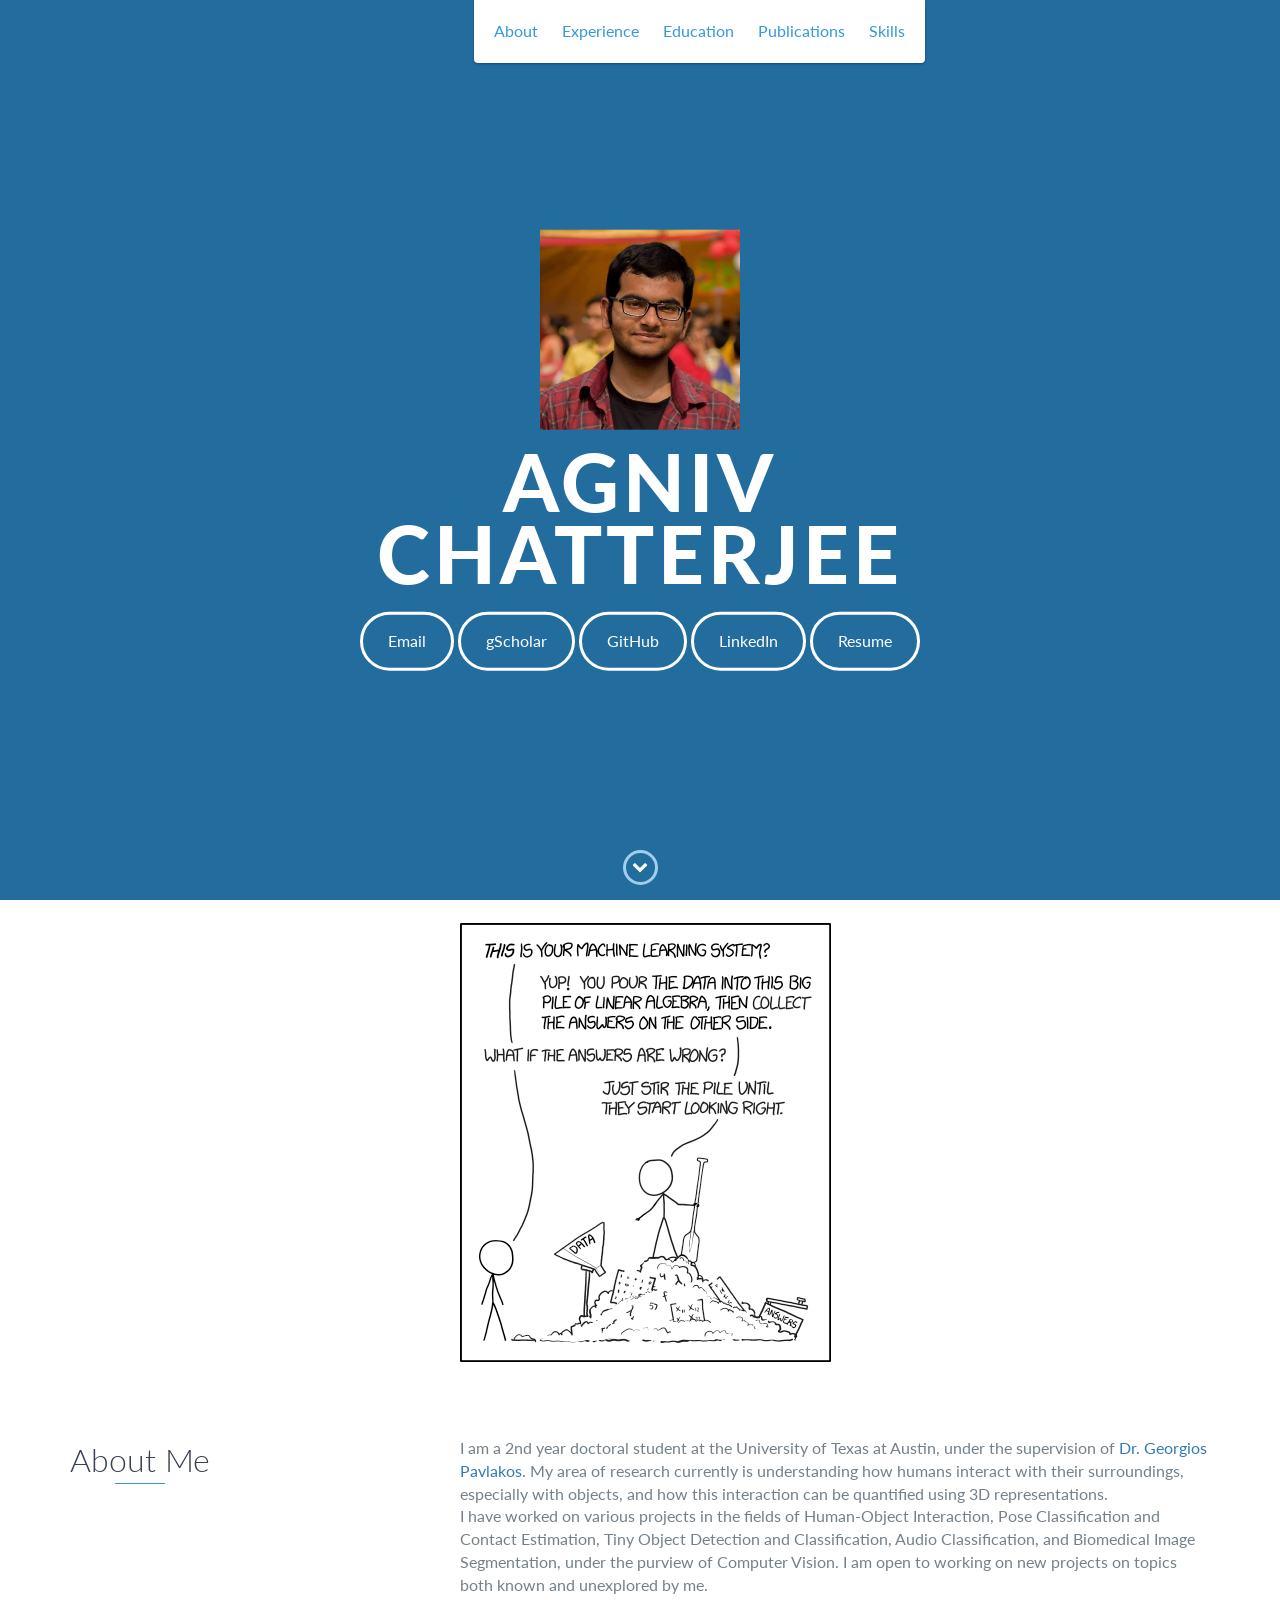
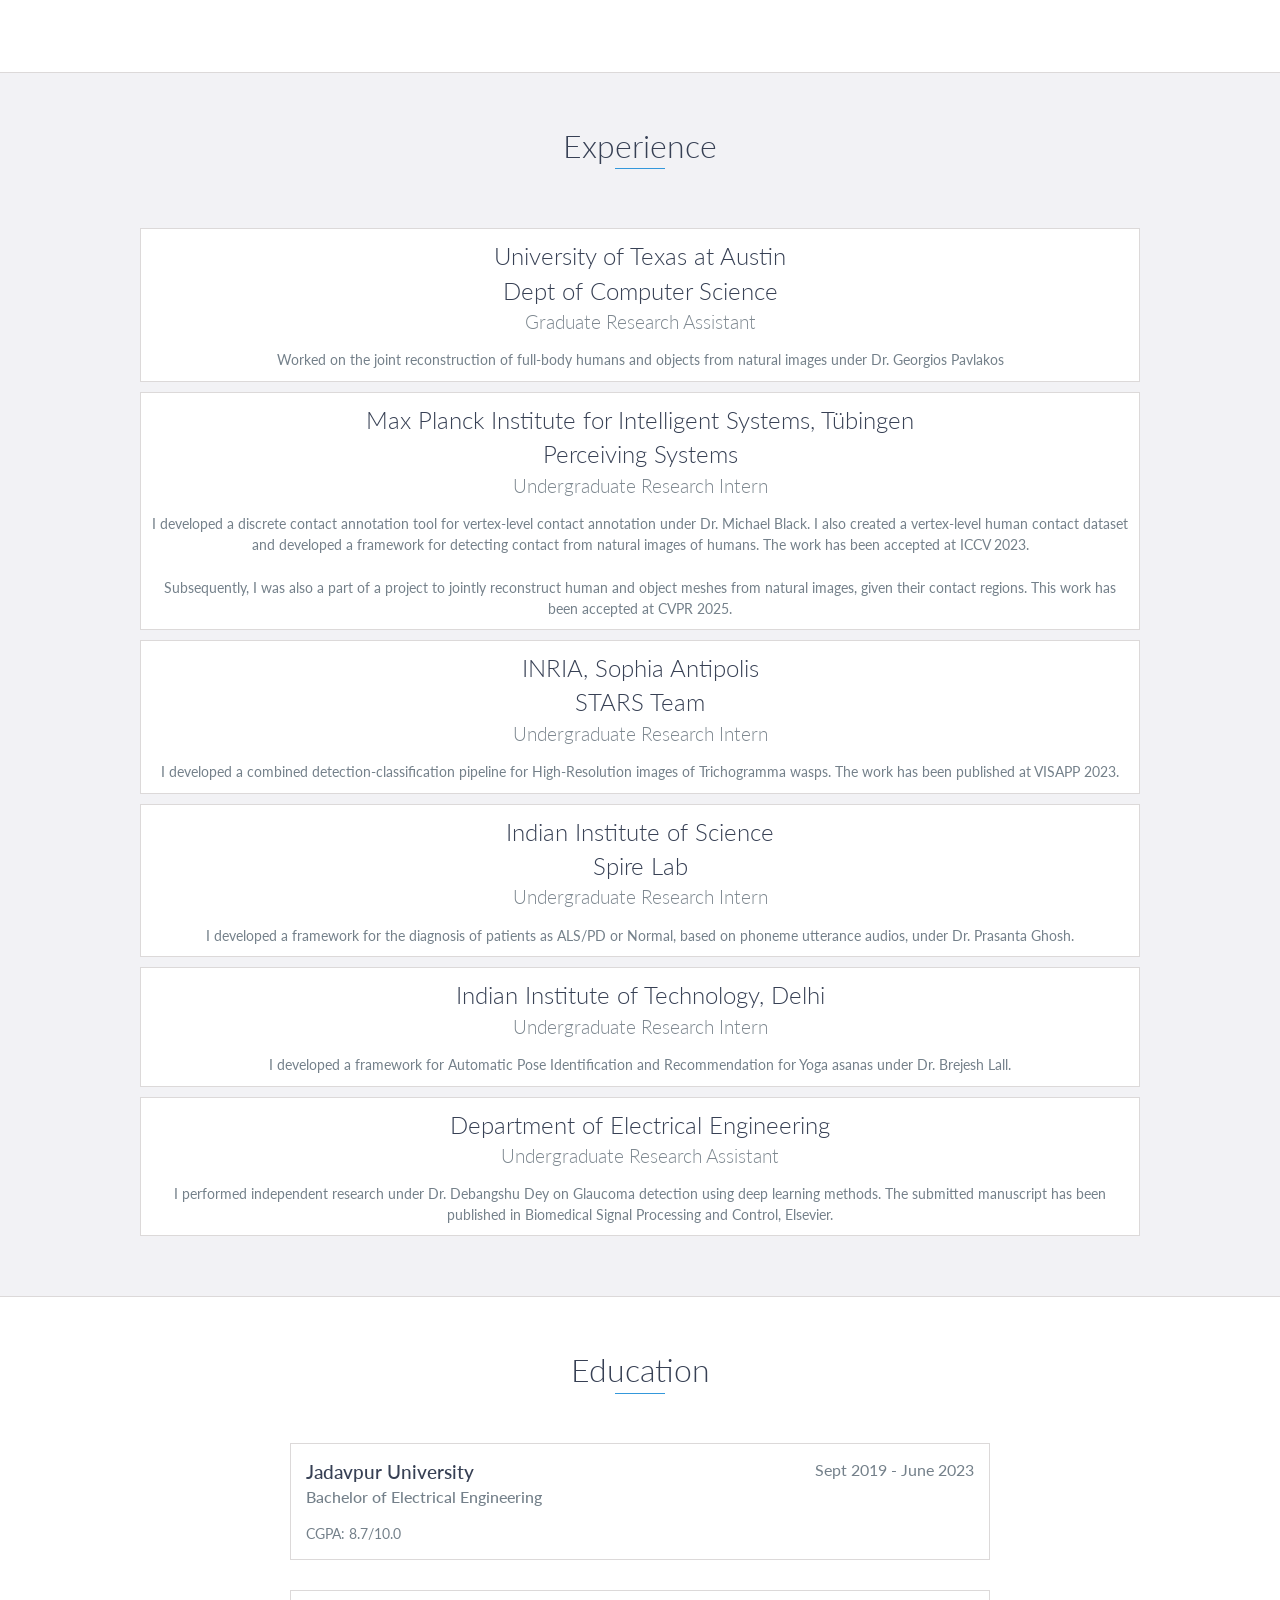
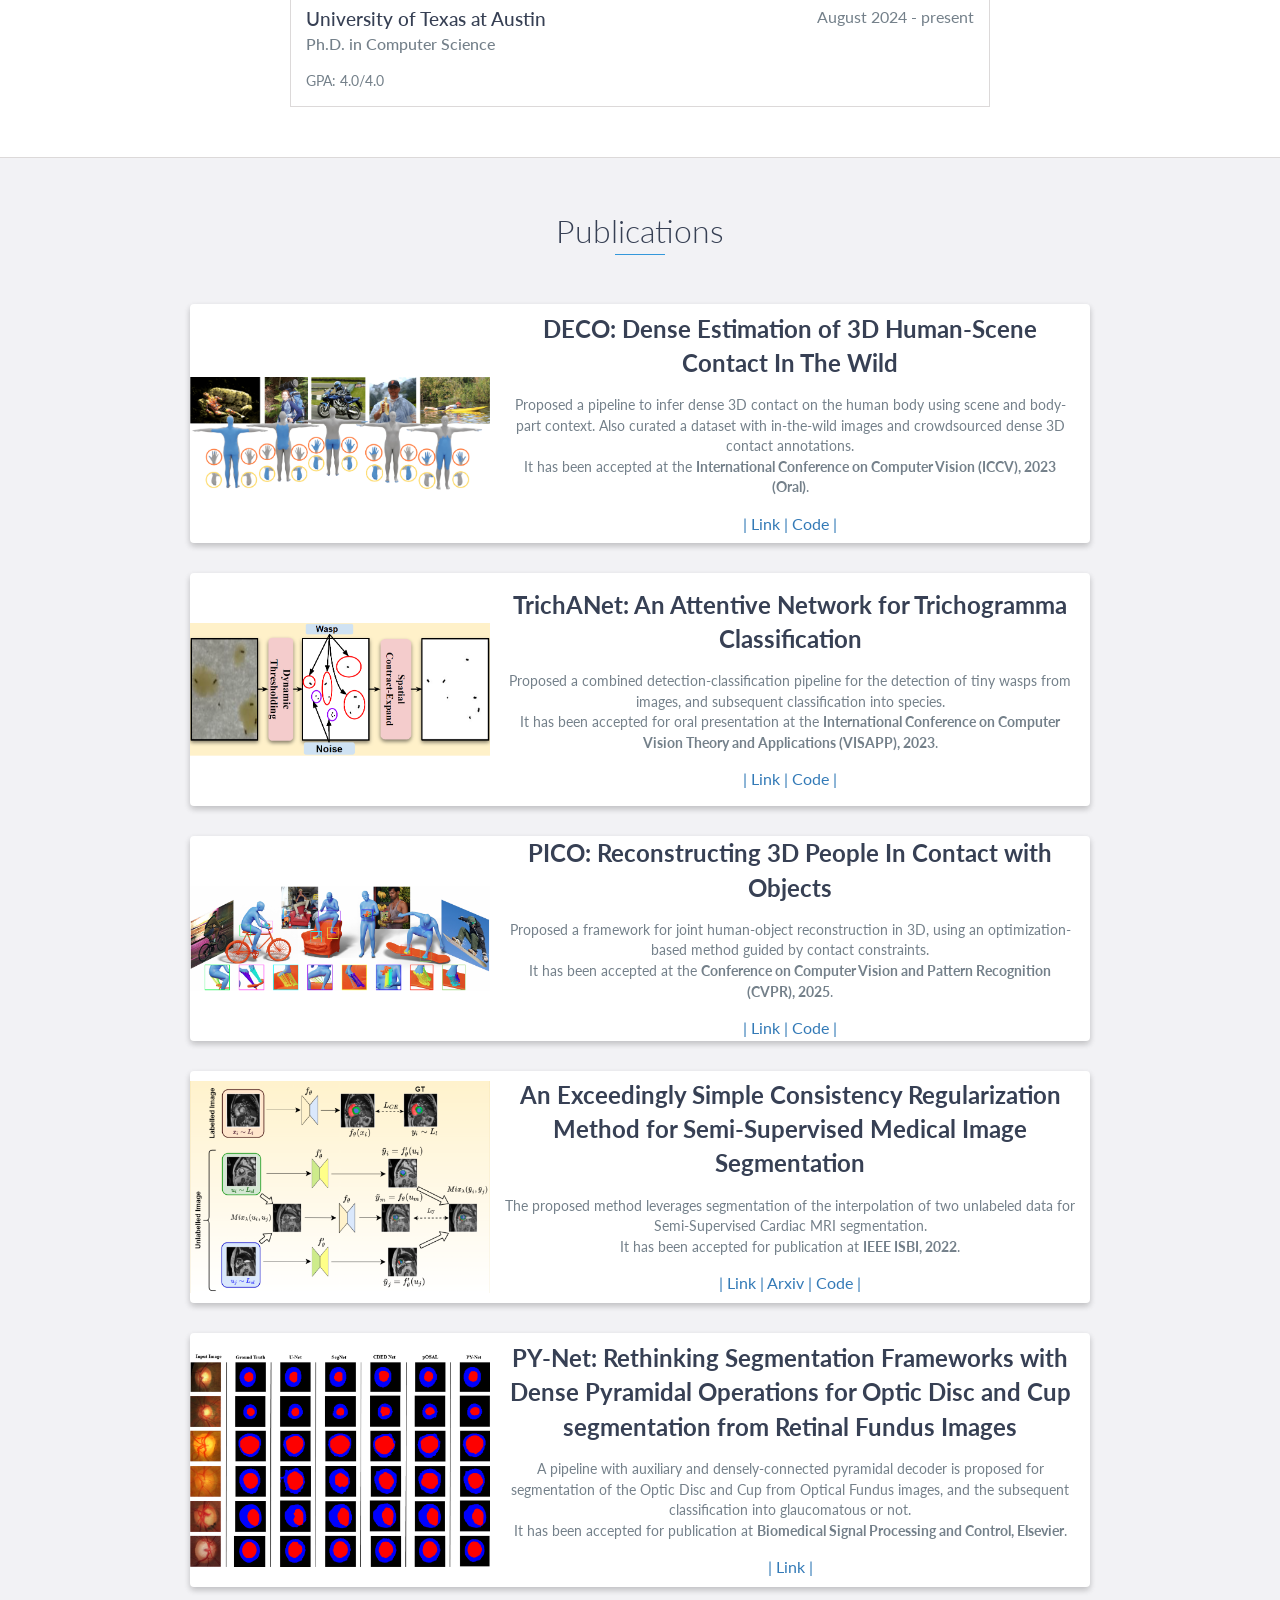
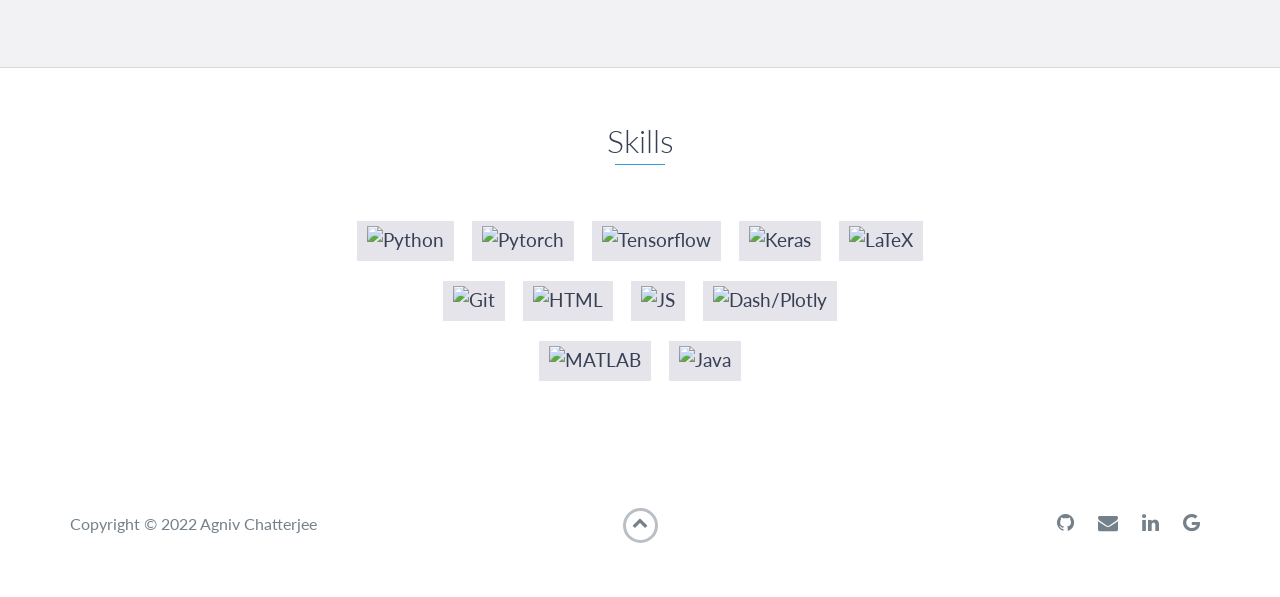
==== index.html @ f7934257 "fixed typo" ====
<!DOCTYPE html>
<html class="no-js" lang="en">

<head>
    <meta charset="utf-8">
    <meta http-equiv="X-UA-Compatible" content="IE=edge">
    <meta name="viewport" content="width=device-width, initial-scale=1">
    <title>My Portfolio</title>
	<link rel="shortcut icon" href="favicon.ico" type="image/x-icon">
	<link rel="icon" href="favicon.ico" type="image/x-icon">
    <link href="https://fonts.googleapis.com/css?family=Lato:300,400,700,900" rel="stylesheet">
    <link rel="stylesheet" href="libs/font-awesome/css/font-awesome.min.css">
    <link href="css/bootstrap.min.css" rel="stylesheet">
    <link href="css/styles.css" rel="stylesheet">
    <link rel="stylesheet" href="https://fonts.googleapis.com/icon?family=Material+Icons">

    <style>
        .floating-menu {
            z-index: 100;
            position: fixed;
            padding-left: 37%;
        }
    </style>
</head>

<body>
    <div id="mobile-menu-open" class="shadow-large">
        <i class="fa fa-bars" aria-hidden="true"></i>
    </div>
    <!-- End #mobile-menu-toggle -->
    <header>
        <nav class="floating-menu">
            <div id="mobile-menu-close">
                <span>Close</span> <i class="fa fa-times" aria-hidden="true"></i>
            </div>
            <ul id="menu" class="shadow">
                <li>
                    <a href="#about">About</a>
                </li>
                <li>
                    <a href="#experience">Experience</a>
                </li>
                <li>
                    <a href="#education">Education</a>
                </li>
                <li>
                    <a href="#projects">Publications</a>
                </li>
                <li>
                    <a href="#skills">Skills</a>
                </li>
            </ul>
        </nav>    
    </header>
    <!-- End header -->

    <div id="lead" style="background-color: #2a2a2b">
        <div id="lead-content">
            <div class="project-image">
                <img src="images/Face.jpg" width="200"/>
                <h2></h2>
                <h1>Agniv Chatterjee</h1>
                <br>
            </div>
            <br>
            <a href="mailto:agniv.chatterjee@utexas.edu" class="btn-rounded-white">Email</a>
            <a href="https://scholar.google.com/citations?user=C69lK0gAAAAJ&hl=en" class="btn-rounded-white">gScholar</a>
            <a href="https://github.com/ac5113" class="btn-rounded-white">GitHub</a>
            <a href="http://www.linkedin.com/in/JohnDoe13" class="btn-rounded-white">LinkedIn</a>
            <a href="https://drive.google.com/file/d/1-mnoyV4NvBw6qJG9e70wozYXZrZTGsiD/view?usp=sharing" class="btn-rounded-white">Resume</a>
        </div>
        <!-- End #lead-content -->

        <div id="lead-overlay"></div>

        <div id="lead-down">
            <span>
                <i class="fa fa-chevron-down" aria-hidden="true"></i>
            </span>
        </div>
        <!-- End #lead-down -->
    </div>
    <!-- End #lead -->

    <div id="philosophy">
        <div class="container">
            <div class="row">
                <div class="col-md-4">
                    <!-- <h2 class="heading">Philosophy</h2> -->
                </div>
                <div class="col-md-8">
                    <br>
                    <img src="images/machine_learning.png" alt="Wannabe ML pic">
                </div>
            </div>
        </div>
    </div>
    
    <div id="about">
        <div class="container">
            <div class="row">
                <div class="col-md-4">
                    <h2 class="heading">About Me</h2>
                </div>
                <div class="col-md-8">
                    <p>
                        I am a 2nd year doctoral student at the University of Texas at Austin, under the supervision of <a href=https://geopavlakos.github.io/>Dr. Georgios Pavlakos</a>. 
                        My area of research currently is understanding how humans interact with their surroundings, especially with objects, and how this interaction can be quantified using 3D representations.
		    </p>
			<p>
                        I have worked on various projects in the fields of Human-Object Interaction, Pose Classification and Contact Estimation, Tiny Object Detection and Classification, Audio Classification, and Biomedical Image Segmentation, under the purview of Computer Vision. 
                        I am open to working on new projects on topics both known and unexplored by me.
                    </p>
                </div>
            </div>
        </div>
    </div>
    <!-- End #about -->

    <div id="experience" class="background-alt">
        <h2 class="heading">Experience</h2>
        <div id="experience-timeline">
			<div data-date="August, 2024 - Present">
                <h3>University of Texas at Austin</h3>
                <p></p>
                <h3>Dept of Computer Science</h3>
                <h4>Graduate Research Assistant</h4>
                <p>
                    Worked on the joint reconstruction of full-body humans and objects from natural images under Dr. Georgios Pavlakos
                </p>
            </div>

            <div data-date="December, 2021 - June, 2025">
                <h3>Max Planck Institute for Intelligent Systems, Tübingen</h3>
                <p></p>
                <h3>Perceiving Systems</h3>
                <h4>Undergraduate Research Intern</h4>
                <p>
                    I developed a discrete contact annotation tool for vertex-level contact annotation under Dr. Michael Black.
                    I also created a vertex-level human contact dataset and developed a framework for detecting contact from natural images of humans.
                    The work has been accepted at ICCV 2023.
                </p>
                <br>
                <p>
                    Subsequently, I was also a part of a project to jointly reconstruct human and object meshes from natural images, given their contact regions.
                    This work has been accepted at CVPR 2025.
                </p>
            </div>

            <div data-date="May, 2022 - August, 2022">
                <h3>INRIA, Sophia Antipolis</h3>
                <p></p>
                <h3>STARS Team</h3>
                <h4>Undergraduate Research Intern</h4>
                <p>
                    I developed a combined detection-classification pipeline for High-Resolution images of Trichogramma wasps.
                    The work has been published at VISAPP 2023.
                </p>
            </div>

            <div data-date="January, 2021 - May, 2023">
                <h3>Indian Institute of Science</h3>
                <p></p>
                <h3>Spire Lab</h3>
                <h4>Undergraduate Research Intern</h4>
                <p>
                    I developed a framework for the diagnosis of patients as ALS/PD or Normal, based on phoneme utterance audios, under Dr. Prasanta Ghosh.
                </p>
            </div>

            <div data-date="August, 2021 - September, 2022">
                <h3>Indian Institute of Technology, Delhi</h3>
                <h4>Undergraduate Research Intern</h4>
                <p>
                    I developed a framework for Automatic Pose Identification and Recommendation for Yoga asanas under Dr. Brejesh Lall.
                </p>
            </div>

            <div data-date="May, 2021 – March, 2023">
                <h3>Department of Electrical Engineering</h3>
                <h4>Undergraduate Research Assistant</h4>
                <p>
                    I performed independent research under Dr. Debangshu Dey on Glaucoma detection using deep learning methods. 
                    The submitted manuscript has been published in Biomedical Signal Processing and Control, Elsevier.
                </p>
            </div>
        </div>
    </div>
    <!-- End #experience - reverse -->

    <div id="education">
        <h2 class="heading">Education</h2>
        <div class="education-block">
            <h3>Jadavpur University</h3>
            <span class="education-date">Sept 2019 - June 2023</span>
            <h4>Bachelor of Electrical Engineering</h4>
            <p>
                CGPA: 8.7/10.0
            </p>
        </div>
        <!-- End .education-block -->

        <div class="education-block">
            <h3>University of Texas at Austin</h3>
            <span class="education-date">August 2024 - present</span>
            <h4>Ph.D. in Computer Science</h4>
            <p>
                GPA: 4.0/4.0 
            </p>
        </div>
        <!-- End .education-block -->
    </div>
    <!-- End #education -->

    <div id="projects" class="background-alt">
        <h2 class="heading">Publications</h2>
        <div class="container">
            <div class="row">
                <div class="project shadow-large">
                    <br>
                    <div class="project-image">
                        <img src="images/deco_teaser.png" width="300" vspace="50"/>
                    </div>
                    <!-- End .project-image -->
                    <div class="project-info">
                        <h3><b>DECO: Dense Estimation of 3D Human-Scene Contact In The Wild</b></h3>
                        <p>
                            Proposed a pipeline to infer dense 3D contact on the human body using scene and body-part context. 
                            Also curated a dataset with in-the-wild images and crowdsourced dense 3D contact annotations.
                        <!-- </p>
                        <p> -->
                            <br>It has been accepted at the <b>International Conference on Computer Vision (ICCV), 2023 (Oral)</b>.
                        </p>
                        <a href="https://deco.is.tue.mpg.de">| Link |</a>
                        <a href="https://github.com/sha2nkt/deco">Code |</a>
                    </div>
                    <!-- End .project-info -->
                    <br>
                </div>
                <!-- End .project -->
            </div>
        </div>
        <div class="container">
            <div class="row">
                <div class="project shadow-large">
                    <div class="project-image">
                        <img src="images/visapp_visual.png" width="300" vspace="50"/>
                    </div>
                    <!-- End .project-image -->
                    <div class="project-info">
                        <h3><b>TrichANet: An Attentive Network for Trichogramma Classification</b></h3>
                        <p>
                            Proposed a combined detection-classification pipeline for the detection of tiny wasps from images, and subsequent classification into species.
                        <!-- </p>
                        <p> -->
                            <br>It has been accepted for oral presentation at the <b>International Conference on Computer Vision Theory and Applications (VISAPP), 2023</b>.
                        </p>
                        <a href="https://www.scitepress.org/PublicationsDetail.aspx?ID=5IVILEia0fs=&t=1">| Link |</a>
                        <a href="https://github.com/ac5113/TrichANet"> Code |</a>
                    </div>
                    <!-- End .project-info -->
                </div>
                <!-- End .project -->
            </div>
        </div>
        <div class="container">
            <div class="row">
                <div class="project shadow-large">
                    <div class="project-image">
                        <img src="images/pico_teaser.png" width="300" vspace="50"/>
                    </div>
                    <!-- End .project-image -->
                    <div class="project-info">
                        <h3><b>PICO: Reconstructing 3D People In Contact with Objects</b></h3>
                        <p>
                            Proposed a framework for joint human-object reconstruction in 3D, using an optimization-based method guided by contact constraints.
                        <!-- </p>
                        <p> -->
                            <br>It has been accepted at the <b>Conference on Computer Vision and Pattern Recognition (CVPR), 2025</b>.
                        </p>
                        <a href="https://pico.is.tue.mpg.de/">| Link |</a>
                        <a href="https://github.com/alparius/pico"> Code |</a>
                    </div>
                    <!-- End .project-info -->
                </div>
                <!-- End .project -->
            </div>
        </div>
        <div class="container">
            <div class="row">
                <div class="project shadow-large">
                    <div class="project-image">
                        <img src="images/isbi_visual.png" width="300" vspace="10"/>
                    </div>
                    <!-- End .project-image -->
                    <div class="project-info">
                        <h3><b>An Exceedingly Simple Consistency Regularization Method for Semi-Supervised Medical Image Segmentation</b></h3>
                        <p>
                            The proposed method leverages segmentation of the interpolation of two unlabeled data for Semi-Supervised Cardiac MRI segmentation.
                        <!-- </p>
                        <p> -->
                            <br>It has been accepted for publication at <b>IEEE ISBI, 2022</b>.
                        </p>
                        <a href="https://ieeexplore.ieee.org/document/9761602">| Link |</a>
                        <a href="https://arxiv.org/abs/2202.00677v2"> Arxiv |</a>
                        <a href="https://github.com/hritam-98/ICT-MedSeg"> Code |</a>
                    </div>
                    <!-- End .project-info -->
                </div>
                <!-- End .project -->
            </div>
        </div>
        <div class="container">
            <div class="row">
                <div class="project shadow-large">
                    <div class="project-image">
                        <img src="images/pynet_visual.png" width="300" vspace="20"/>
                    </div>
                    <!-- End .project-image -->
                    <div class="project-info">
                        <h3><b>PY-Net: Rethinking Segmentation Frameworks with Dense Pyramidal Operations for Optic Disc and Cup segmentation from Retinal Fundus Images</b></h3>
                        <p>
                            A pipeline with auxiliary and densely-connected pyramidal decoder is proposed for segmentation of the Optic Disc and Cup from Optical Fundus images, and the subsequent classification into glaucomatous or not.
                        <!-- </p>
                        <p> -->
                            <br>It has been accepted for publication at <b>Biomedical Signal Processing and Control, Elsevier</b>.
                        </p>
                        <a href="https://www.sciencedirect.com/science/article/pii/S1746809423003282">| Link |</a>
                    </div>
                    <!-- End .project-info -->
                </div>
                <!-- End .project -->
            </div>
        </div>
    </div>
    <!-- End #projects -->

    <!-- <div id="submissions" class="optional-section background-alt">
        <h2 class="heading">Under Review</h2>
    
        <div class="optional-section-block">
            <h3>DECO: Dense Estimation of 3D Human-Scene Contact In The Wild</h3>
            <p>
                <b>Submitted to: </b> International Conference on Computer Vision (ICCV), 2023
            </p>
        </div>
    
    </div> -->
    <!-- End .optional-section -->

    <div id="skills">
        <h2 class="heading">Skills</h2>
        <ul>
            <li><img align="left" alt="Python" height="30px" src="https://raw.githubusercontent.com/github/explore/80688e429a7d4ef2fca1e82350fe8e3517d3494d/topics/python/python.png" /></li>
            <li><img align="left" alt="Pytorch" height="30px" src="https://upload.wikimedia.org/wikipedia/commons/1/10/PyTorch_logo_icon.svg" /></li>
            <li><img align="left" alt="Tensorflow" height="30px" src="https://raw.githubusercontent.com/github/explore/80688e429a7d4ef2fca1e82350fe8e3517d3494d/topics/tensorflow/tensorflow.png" /></li>
            <li><img align="left" alt="Keras" height="30px" src="https://upload.wikimedia.org/wikipedia/commons/a/ae/Keras_logo.svg" /></li>
            <li><img align="left" alt="LaTeX" height="30px" src="https://upload.wikimedia.org/wikipedia/commons/9/92/LaTeX_logo.svg" /></li><br>
            <li><img align="left" alt="Git" height="30px" src="https://raw.githubusercontent.com/github/explore/80688e429a7d4ef2fca1e82350fe8e3517d3494d/topics/git/git.png" /></li>
            <li><img align="left" alt="HTML" height="30px" src="https://upload.wikimedia.org/wikipedia/commons/thumb/6/61/HTML5_logo_and_wordmark.svg/1024px-HTML5_logo_and_wordmark.svg.png" /></li>
            <li><img align="left" alt="JS" height="30px" src="https://upload.wikimedia.org/wikipedia/commons/6/6a/JavaScript-logo.png" /></li>
            <li><img align="left" alt="Dash/Plotly" height="30px" src="https://upload.wikimedia.org/wikipedia/commons/8/8a/Plotly-logo.png" /></li><br>
            <li><img align="left" alt="MATLAB" height="30px" src="https://raw.githubusercontent.com/github/explore/80688e429a7d4ef2fca1e82350fe8e3517d3494d/topics/matlab/matlab.png" /></li>
            <li><img align="left" alt="Java" height="30px" src="https://upload.wikimedia.org/wikipedia/en/thumb/3/30/Java_programming_language_logo.svg/800px-Java_programming_language_logo.svg.png" /></li>
        </ul>
    </div>
    <!-- End #skills -->

    <footer>
        <div class="container">
            <div class="row">
                <div class="col-sm-5 copyright">
                    <p>
                        Copyright &copy; <span id="current-year">2022</span> Agniv Chatterjee
                    </p>
                </div>
                <div class="col-sm-2 top">
                    <span id="to-top">
                        <i class="fa fa-chevron-up" aria-hidden="true"></i>
                    </span>
                </div>
                <div class="col-sm-5 social">
                    <ul>
                        <li>
                            <a href="https://github.com/ac5113" target="_blank"><i class="fa fa-github" aria-hidden="true"></i></a>
                        </li>
                        <li>
                            <a href="mailto:agniv.chatterjee@utexas.edu" target="_blank"><i class="fa fa-regular fa-envelope" aria-hidden="true"></i></a>
                        </li>
                        <li>
                            <a href="http://www.linkedin.com/in/JohnDoe13" target="_blank"><i class="fa fa-linkedin" aria-hidden="true"></i></a>
                        </li>
                        <li>
                            <a href="https://scholar.google.com/citations?user=C69lK0gAAAAJ&hl=en" target="_blank"><i class="fa fa-brands fa-google" aria-hidden="true"></i></a>
                        </li>
                    </ul>
                </div>
            </div>
        </div>
    </footer>
    <!-- End footer -->

    <script src="https://ajax.googleapis.com/ajax/libs/jquery/1.12.4/jquery.min.js"></script>
    <script src="js/scripts.min.js"></script>
</body>

</html>
---- css/styles.css ----
/*!
    Title: Dev Portfolio Template
    Version: 1.2.2
    Last Change: 03/25/2020
    Author: Ryan Fitzgerald
    Repo: https://github.com/RyanFitzgerald/devportfolio-template
    Issues: https://github.com/RyanFitzgerald/devportfolio-template/issues

    Description: This file contains all the styles associated with the page
    that don't come from third party libraries. This file gets compiled using
    Gulp and send to the /css folder which is then loaded on the page.
*/body{font-family:'Lato', sans-serif;font-size:16px}body.active{overflow:hidden;z-index:-1}.no-js #experience-timeline>div{background:#fff;padding:10px;margin-bottom:10px;border:1px solid #dcd9d9}.no-js #experience-timeline>div h3{font-size:1.5em;font-weight:300;color:#374054;display:inline-block;margin:0}.no-js #experience-timeline>div h4{font-size:1.2em;font-weight:300;color:#7e8890;margin:0 0 15px 0}.no-js #experience-timeline>div p{color:#74808a;font-size:0.9em;margin:0}.no-js #experience-timeline:before,.no-js #experience-timeline:after{content:none}@keyframes dropHeader{0%{transform:translateY(-100%)}100%{transform:translateY(0)}}header{position:absolute;top:0;left:0;right:0;text-align:center;z-index:10;animation-name:dropHeader;animation-iteration-count:1;animation-timing-function:ease;animation-duration:0.75s}header ul{display:inline-block;background:#fff;text-align:center;padding:10px;margin:0;border-bottom-right-radius:4px;border-bottom-left-radius:4px}header li{display:inline-block}header a{display:block;color:#3498db;padding:10px}header a:hover{color:#217dbb;text-decoration:none;background:#eee;border-radius:4px}header a:focus{color:#3498db;text-decoration:none}header.active{display:block}header.sticky{position:fixed;z-index:999}#menu.active{display:block}#mobile-menu-open{display:none;cursor:pointer;position:fixed;right:15px;top:10px;color:#3498db;font-size:1.5em;z-index:20;padding:0 7px;border-radius:4px;background:#fff}#mobile-menu-close{display:none;text-align:right;width:100%;background:#fff;font-size:1.5em;padding-right:15px;padding-top:10px;cursor:pointer;color:#3498db}#mobile-menu-close span{font-size:0.5em;text-transform:uppercase}#mobile-menu-close i{vertical-align:middle}footer{padding:50px 0}.copyright{padding-top:20px}.copyright p{margin:0;color:#74808a}.top{text-align:center}.top span{cursor:pointer;display:block;margin:15px auto 0 auto;width:35px;height:35px;border-radius:50%;border:3px solid #b9bfc4;text-align:center}.top i{color:#74808a}.social{text-align:right}.social ul{margin:5px 0 0 0;padding:0}.social li{display:inline-block;font-size:1.25em;list-style:none}.social a{display:block;color:#74808a;padding:10px}.social a:hover{color:#3498db}.btn-rounded-white{display:inline-block;color:#fff;padding:15px 25px;border:3px solid #fff;border-radius:30px;transition:.5s ease all}.btn-rounded-white:hover{color:#3498db;background:#fff;text-decoration:none}.shadow{box-shadow:0 1px 3px rgba(0,0,0,0.12),0 1px 2px rgba(0,0,0,0.24)}.shadow-large{box-shadow:0 3px 6px rgba(0,0,0,0.08),0 3px 6px rgba(0,0,0,0.15)}.heading{position:relative;display:inline-block;font-size:2em;font-weight:300;margin:0 0 30px 0}.heading:after{position:absolute;content:'';top:100%;height:1px;width:50px;left:0;right:0;margin:0 auto;background:#3498db}.background-alt{background:#f2f2f5}#lead{position:relative;height:100vh;min-height:500px;max-height:1080px;background:url(../images/lead-bg.jpg);background-size:cover;padding:15px;overflow:hidden}#lead-content{position:absolute;z-index:10;top:50%;left:50%;transform:translate(-50%, -50%);text-align:center}#lead-content h1,#lead-content h2{margin:0}#lead-content h1{color:#fff;font-weight:900;font-size:5em;text-transform:uppercase;letter-spacing:0.05em;line-height:0.9em}#lead-content h2{color:#a0cfee;font-weight:500;font-size:2.25em;margin-bottom:15px}#lead-overlay{position:absolute;height:100%;width:100%;top:0;right:0;bottom:0;left:0;background:rgba(33,125,187,0.8);z-index:1}#lead-down{position:absolute;left:0;right:0;width:100%;text-align:center;z-index:10;bottom:15px;color:#fff}#lead-down span{cursor:pointer;display:block;margin:0 auto;width:35px;height:35px;border-radius:50%;border:3px solid #a0cfee;text-align:center}#lead-down i{animation:pulsate 1.5s ease;animation-iteration-count:infinite;padding-top:5px}@keyframes pulsate{0%{transform:scale(1, 1)}50%{transform:scale(1.2, 1.2)}100%{transform:scale(1, 1)}}#about{padding:75px 15px;border-bottom:1px solid #dcd9d9}#about h2{color:#374054}#about p{color:#74808a;margin:0}#experience{padding:50px 15px;text-align:center;border-bottom:1px solid #dcd9d9}#experience h2{color:#374054}#experience-timeline{margin:30px auto 0 auto;position:relative;max-width:1000px}#experience-timeline:before{position:absolute;content:'';top:0;bottom:0;left:303px;right:auto;height:100%;width:3px;background:#3498db;z-index:0}#experience-timeline:after{position:absolute;content:'';width:3px;height:40px;background:#3498db;background:linear-gradient(to bottom, #3498db, rgba(52,152,219,0));top:100%;left:303px}.vtimeline-content{margin-left:350px;background:#fff;border:1px solid #e6e6e6;padding:15px;border-radius:3px;text-align:left}.vtimeline-content h3{font-size:1.5em;font-weight:300;color:#374054;display:inline-block;margin:0}.vtimeline-content h4{font-size:1.2em;font-weight:300;color:#7e8890;margin:0 0 15px 0}.vtimeline-content p{color:#74808a;font-size:0.9em;margin:0}.vtimeline-point{position:relative;display:block;vertical-align:top;margin-bottom:30px}.vtimeline-icon{position:relative;color:#fff;width:50px;height:50px;background:#3498db;border-radius:50%;float:left;z-index:99;margin-left:280px}.vtimeline-icon i{display:block;font-size:2em;margin-top:10px}.vtimeline-date{width:260px;text-align:right;position:absolute;left:0;top:10px;font-weight:300;color:#374054}#education{padding:50px 15px 20px 15px;border-bottom:1px solid #dcd9d9;text-align:center}#education h2{color:#374054;margin-bottom:50px}.education-block{max-width:700px;margin:0 auto 30px auto;padding:15px;border:1px solid #dcd9d9;text-align:left}.education-block h3{font-weight:500;float:left;margin:0;color:#374054}.education-block span{color:#74808a;float:right}.education-block h4{color:#74808a;clear:both;font-weight:500;margin:0 0 15px 0}.education-block p,.education-block ul{margin:0;color:#74808a;font-size:0.9em}.education-block ul{padding:0 0 0 15px}#projects{padding:50px 15px;border-bottom:1px solid #dcd9d9;text-align:center}#projects h2{color:#374054;margin-bottom:50px}.project{position:relative;max-width:900px;margin:0 auto 30px auto;overflow:hidden;background:#fff;border-radius:4px}.project-image{float:left}.project-info{position:absolute;top:50%;transform:translateY(-50%);margin-left:300px;padding:15px}.project-info h3{font-size:1.5em;font-weight:300;color:#374054;margin:0 0 15px 0}.project-info p{color:#74808a;margin:0 0 15px 0;font-size:0.9em}.no-image .project-info{position:relative;margin:0;padding:30px 15px;transform:none}#more-projects{display:none}#skills{padding:50px 15px;text-align:center}#skills h2{color:#374054;margin-bottom:50px}#skills ul{display:block;margin:0 auto;padding:0;max-width:800px}#skills li{display:inline-block;margin:7px;padding:5px 10px;color:#374054;background:#e4e4ea;list-style:none;cursor:default;font-size:1.2em}#contact{padding:50px 15px;background:#3498db;text-align:center}#contact h2{margin:0 0 15px 0;color:#fff;font-weight:500}#contact-form{max-width:500px;margin:0 auto}#contact-form input,#contact-form textarea{display:block;width:100%;padding:10px;border-radius:4px;border:none;margin-bottom:10px;background:#1d6fa5;color:#fff;transition:.5s ease all}#contact-form input::-webkit-input-placeholder,#contact-form textarea::-webkit-input-placeholder{color:#fff}#contact-form input:-moz-placeholder,#contact-form textarea:-moz-placeholder{color:#fff;opacity:1}#contact-form input::-moz-placeholder,#contact-form textarea::-moz-placeholder{color:#fff;opacity:1}#contact-form input:-ms-input-placeholder,#contact-form textarea:-ms-input-placeholder{color:#fff}#contact-form input:focus,#contact-form textarea:focus{outline:none;background:#16527a}#contact-form textarea{height:150px;resize:none}#contact-form button{display:block;width:100%;background:#fff;border-radius:4px;padding:5px 10px;border:none;color:#3498db;font-weight:700;box-shadow:0 1px 3px rgba(0,0,0,0.12),0 1px 2px rgba(0,0,0,0.24);transition:.5s ease all}#contact-form button:hover{box-shadow:0 10px 20px rgba(0,0,0,0.19),0 6px 6px rgba(0,0,0,0.23)}.optional-section{padding:50px 15px;text-align:center;border-top:1px solid #dcd9d9}.optional-section h2{color:#374054}.optional-section-block{max-width:700px;margin:0 auto 30px auto;padding:15px;border:1px solid #dcd9d9;background:#fff;text-align:left}.optional-section-block h3{font-weight:500;margin:0 0 15px 0;color:#374054}.optional-section-block h4{color:#74808a;clear:both;font-weight:500;margin:0 0 15px 0}.optional-section-block p,.optional-section-block ul{margin:0 0 15px 0;color:#74808a;font-size:0.9em}.optional-section-block ul{padding:0 0 0 15px}@media only screen and (max-width: 750px){#experience-timeline:before,#experience-timeline:after{left:23px}.vtimeline-date{width:auto;text-align:left;position:relative;margin-bottom:15px;display:block;margin-left:70px}.vtimeline-icon{margin-left:0}.vtimeline-content{margin-left:70px}}@media only screen and (max-width: 992px){#lead{height:auto;min-height:auto;max-height:auto;padding:100px 15px}#lead-content{position:relative;transform:none;left:auto;top:auto}#lead-content h1{font-size:3em}#lead-content h2{font-size:1.75em}#about{text-align:center}#about p{text-align:left}}@media only screen and (max-width: 768px){header{position:fixed;display:none;z-index:999;animation:none;bottom:0;height:100%}#mobile-menu-open,#mobile-menu-close{display:block}#menu{height:100%;overflow-y:auto;box-shadow:none;border-radius:0;width:100%}#menu li{display:block;margin-bottom:10px}#lead-content h1{font-size:2em}#lead-content h2{font-size:1.3em}#lead-content a{padding:10px 20px}#lead-down{display:none}.education-block h3,.education-block span{float:none}.project-image{display:none}.project-info{position:relative;margin:0;padding:30px 15px;top:auto;transform:none}footer{text-align:center}.social{text-align:center}}@media only screen and (max-width: 480px){#lead-content h1{font-size:1.5em}#lead-content h2{font-size:1em}#lead-content a{font-size:0.9em;padding:5px 10px}}
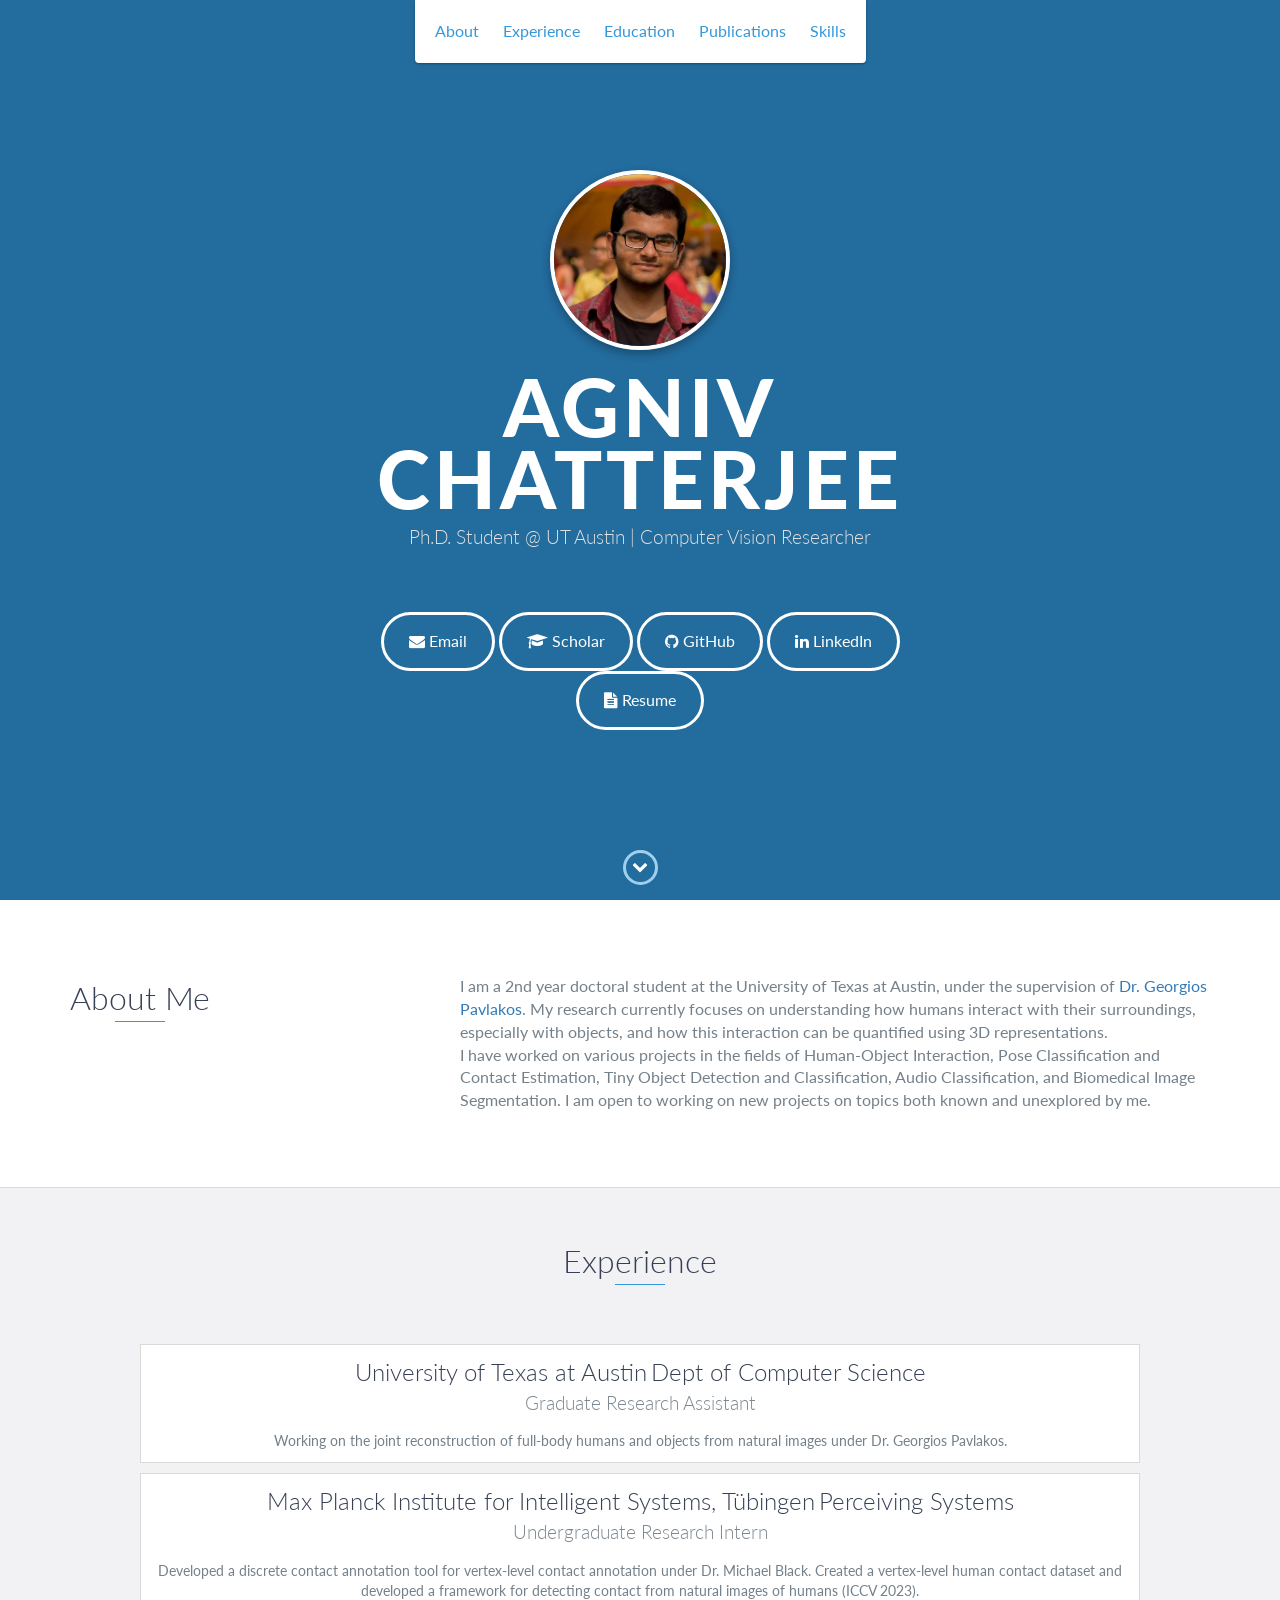
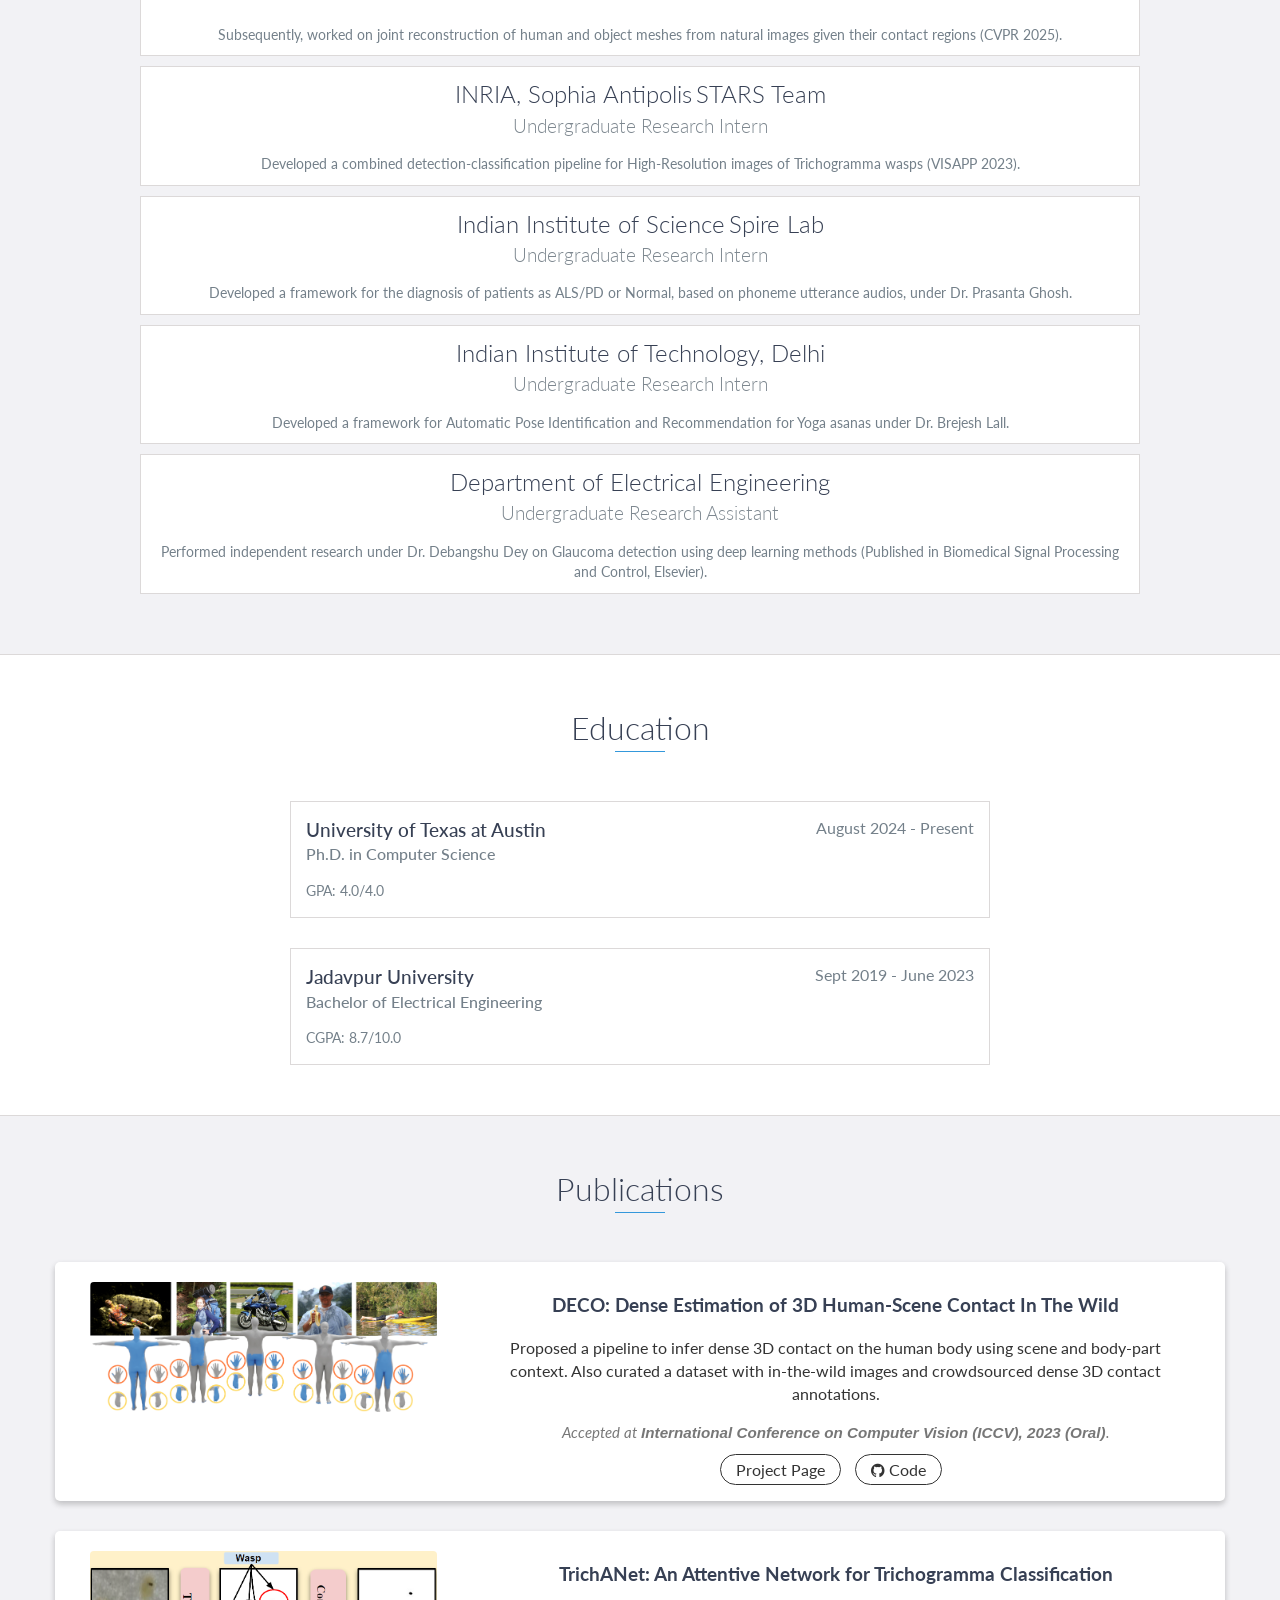
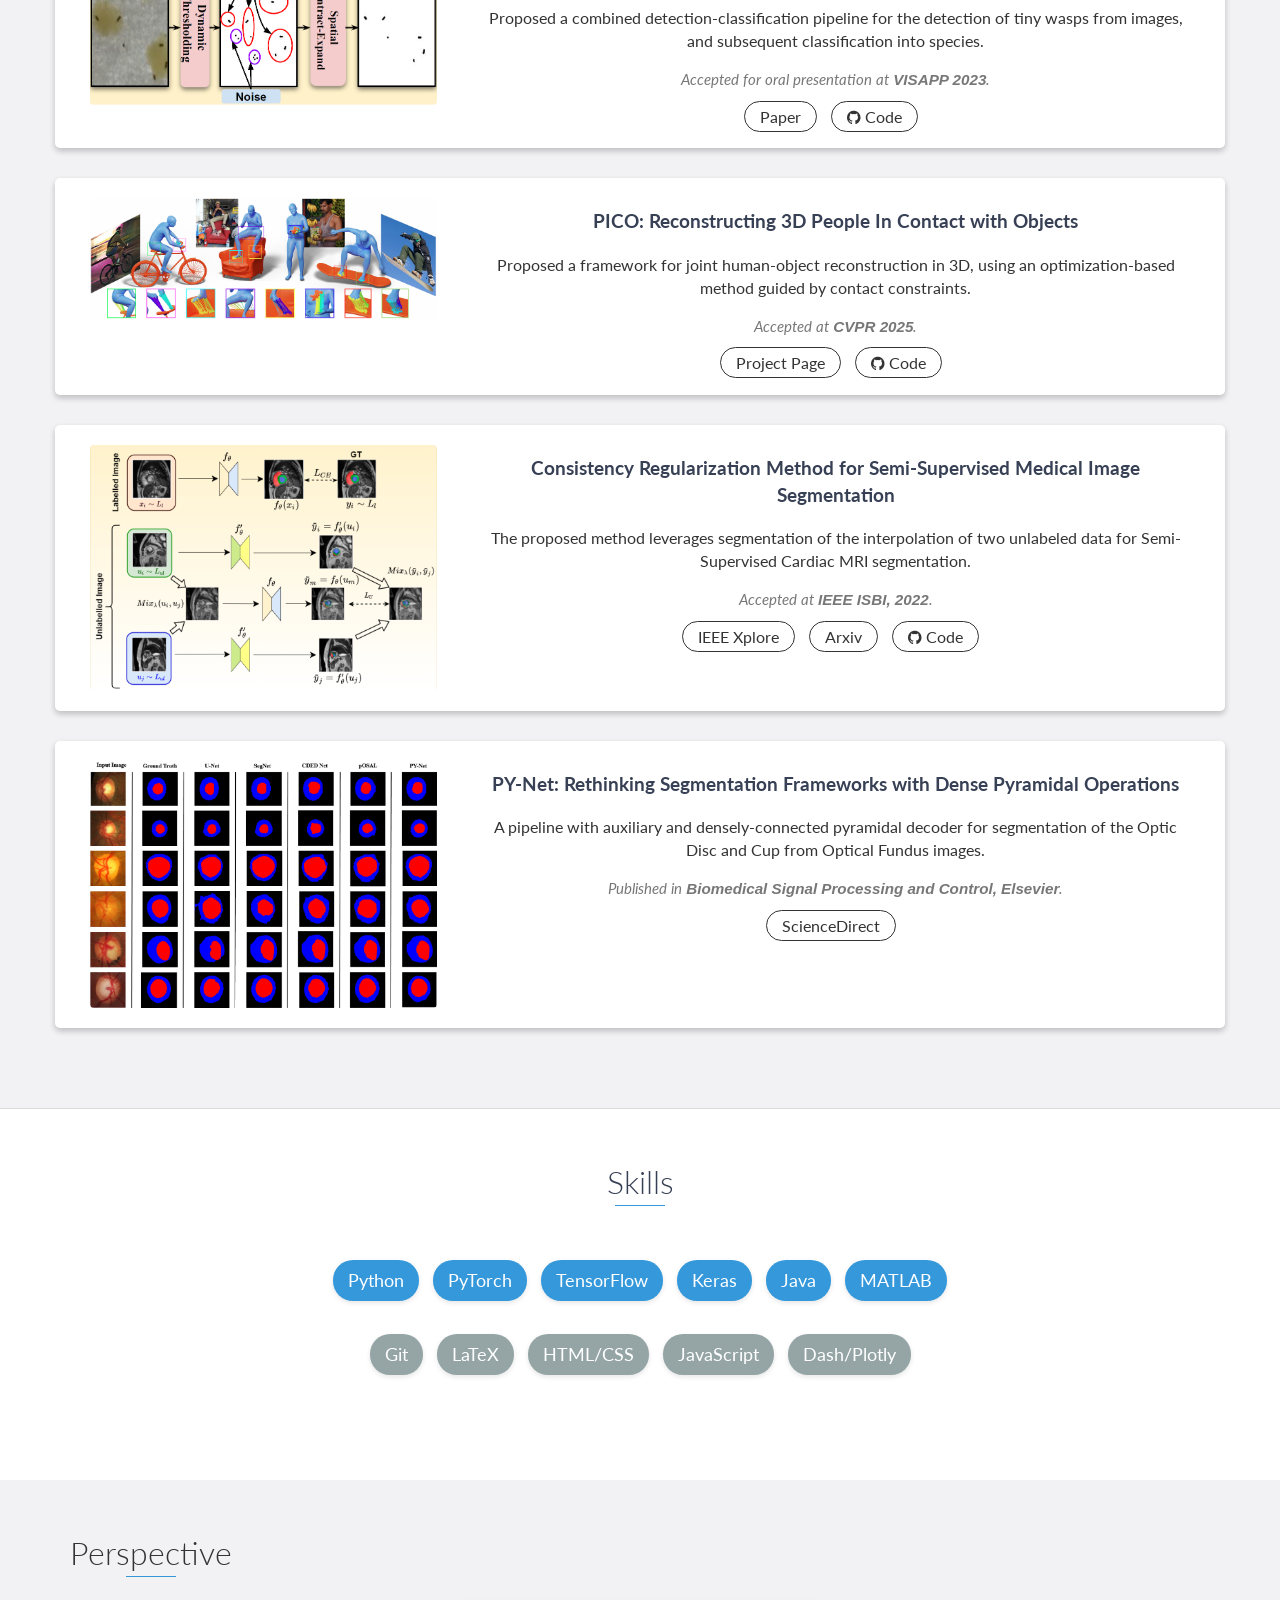
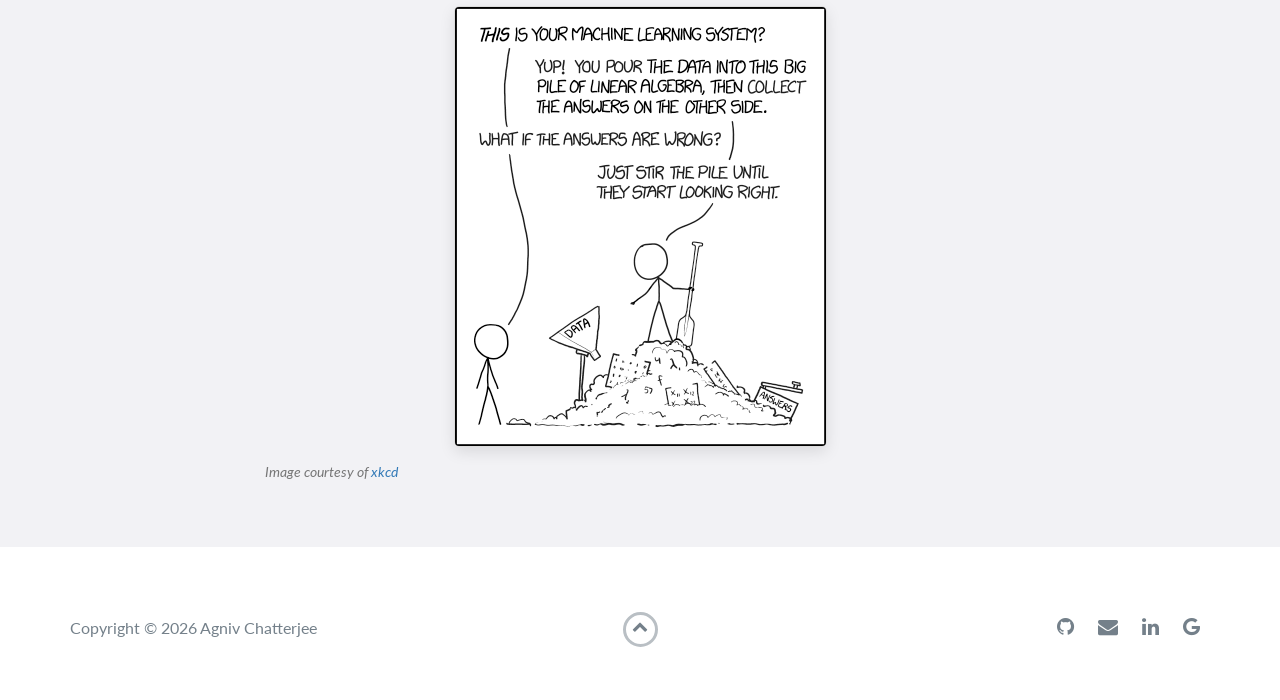
==== commit 483c5ee8: "initial polishing" ====
--- a/index.html
+++ b/index.html
@@ -5,20 +5,66 @@
     <meta charset="utf-8">
     <meta http-equiv="X-UA-Compatible" content="IE=edge">
     <meta name="viewport" content="width=device-width, initial-scale=1">
-    <title>My Portfolio</title>
-	<link rel="shortcut icon" href="favicon.ico" type="image/x-icon">
-	<link rel="icon" href="favicon.ico" type="image/x-icon">
+    
+    <meta name="description" content="Agniv Chatterjee is a Ph.D. student at UT Austin specializing in Computer Vision, Human-Object Interaction, and 3D Reconstruction.">
+    <meta name="keywords" content="Agniv Chatterjee, UT Austin, Computer Vision, PhD, Machine Learning, Research, 3D Reconstruction">
+    <meta name="author" content="Agniv Chatterjee">
+
+    <title>Agniv Chatterjee | Portfolio</title>
+    
+    <link rel="shortcut icon" href="favicon.ico" type="image/x-icon">
+    <link rel="icon" href="favicon.ico" type="image/x-icon">
+    
     <link href="https://fonts.googleapis.com/css?family=Lato:300,400,700,900" rel="stylesheet">
     <link rel="stylesheet" href="libs/font-awesome/css/font-awesome.min.css">
+    <link rel="stylesheet" href="https://fonts.googleapis.com/icon?family=Material+Icons">
+    
     <link href="css/bootstrap.min.css" rel="stylesheet">
     <link href="css/styles.css" rel="stylesheet">
-    <link rel="stylesheet" href="https://fonts.googleapis.com/icon?family=Material+Icons">
 
     <style>
         .floating-menu {
             z-index: 100;
             position: fixed;
-            padding-left: 37%;
+            width: 100%;
+            text-align: center;
+        }
+        
+        /* Modern Badge Styles for Skills */
+        .skill-badge {
+            font-size: 1.1em;
+            margin: 5px;
+            padding: 8px 15px;
+            border-radius: 20px;
+            display: inline-block;
+            font-weight: 400;
+            box-shadow: 0 2px 5px rgba(0,0,0,0.1);
+        }
+        .bg-tech { background-color: #3498db; color: white; } /* Blue for core tech */
+        .bg-tool { background-color: #95a5a6; color: white; } /* Grey for tools */
+        
+        /* Button overrides for Publications */
+        .btn-outline-custom {
+            border: 1px solid #333;
+            color: #333;
+            padding: 5px 15px;
+            border-radius: 20px;
+            text-decoration: none;
+            margin-right: 10px;
+            transition: all 0.3s;
+        }
+        .btn-outline-custom:hover {
+            background-color: #333;
+            color: #fff;
+            text-decoration: none;
+        }
+        
+        /* Profile Image Styling */
+        .profile-img {
+            border-radius: 50%;
+            border: 4px solid #fff;
+            box-shadow: 0 4px 10px rgba(0,0,0,0.3);
+            margin-bottom: 20px;
         }
     </style>
 </head>
@@ -27,49 +73,38 @@
     <div id="mobile-menu-open" class="shadow-large">
         <i class="fa fa-bars" aria-hidden="true"></i>
     </div>
-    <!-- End #mobile-menu-toggle -->
+    
     <header>
         <nav class="floating-menu">
             <div id="mobile-menu-close">
                 <span>Close</span> <i class="fa fa-times" aria-hidden="true"></i>
             </div>
             <ul id="menu" class="shadow">
-                <li>
-                    <a href="#about">About</a>
-                </li>
-                <li>
-                    <a href="#experience">Experience</a>
-                </li>
-                <li>
-                    <a href="#education">Education</a>
-                </li>
-                <li>
-                    <a href="#projects">Publications</a>
-                </li>
-                <li>
-                    <a href="#skills">Skills</a>
-                </li>
+                <li><a href="#about">About</a></li>
+                <li><a href="#experience">Experience</a></li>
+                <li><a href="#education">Education</a></li>
+                <li><a href="#projects">Publications</a></li>
+                <li><a href="#skills">Skills</a></li>
             </ul>
         </nav>    
     </header>
-    <!-- End header -->
 
     <div id="lead" style="background-color: #2a2a2b">
         <div id="lead-content">
-            <div class="project-image">
-                <img src="images/Face.jpg" width="200"/>
-                <h2></h2>
+            <div class="text-center">
+                <img src="images/Face.jpg" class="profile-img" width="180" alt="Agniv Chatterjee"/>
                 <h1>Agniv Chatterjee</h1>
-                <br>
+                <h3 style="color: #e0e0e0; font-weight: 300; margin-top: 10px;">Ph.D. Student @ UT Austin | Computer Vision Researcher</h3>
             </div>
             <br>
-            <a href="mailto:agniv.chatterjee@utexas.edu" class="btn-rounded-white">Email</a>
-            <a href="https://scholar.google.com/citations?user=C69lK0gAAAAJ&hl=en" class="btn-rounded-white">gScholar</a>
-            <a href="https://github.com/ac5113" class="btn-rounded-white">GitHub</a>
-            <a href="http://www.linkedin.com/in/JohnDoe13" class="btn-rounded-white">LinkedIn</a>
-            <a href="https://drive.google.com/file/d/1-mnoyV4NvBw6qJG9e70wozYXZrZTGsiD/view?usp=sharing" class="btn-rounded-white">Resume</a>
-        </div>
-        <!-- End #lead-content -->
+            <div style="margin-top: 20px;">
+                <a href="mailto:agniv.chatterjee@utexas.edu" class="btn-rounded-white"><i class="fa fa-envelope"></i> Email</a>
+                <a href="https://scholar.google.com/citations?user=C69lK0gAAAAJ&hl=en" target="_blank" class="btn-rounded-white"><i class="fa fa-graduation-cap"></i> Scholar</a>
+                <a href="https://github.com/ac5113" target="_blank" class="btn-rounded-white"><i class="fa fa-github"></i> GitHub</a>
+                <a href="https://www.linkedin.com/in/YOUR_LINKEDIN_ID_HERE" target="_blank" class="btn-rounded-white"><i class="fa fa-linkedin"></i> LinkedIn</a>
+                <a href="https://drive.google.com/file/d/1-mnoyV4NvBw6qJG9e70wozYXZrZTGsiD/view?usp=sharing" target="_blank" class="btn-rounded-white"><i class="fa fa-file-text"></i> Resume</a>
+            </div>
+        </div>
 
         <div id="lead-overlay"></div>
 
@@ -78,24 +113,8 @@
                 <i class="fa fa-chevron-down" aria-hidden="true"></i>
             </span>
         </div>
-        <!-- End #lead-down -->
-    </div>
-    <!-- End #lead -->
-
-    <div id="philosophy">
-        <div class="container">
-            <div class="row">
-                <div class="col-md-4">
-                    <!-- <h2 class="heading">Philosophy</h2> -->
-                </div>
-                <div class="col-md-8">
-                    <br>
-                    <img src="images/machine_learning.png" alt="Wannabe ML pic">
-                </div>
-            </div>
-        </div>
-    </div>
-    
+    </div>
+
     <div id="about">
         <div class="container">
             <div class="row">
@@ -104,67 +123,59 @@
                 </div>
                 <div class="col-md-8">
                     <p>
-                        I am a 2nd year doctoral student at the University of Texas at Austin, under the supervision of <a href=https://geopavlakos.github.io/>Dr. Georgios Pavlakos</a>. 
-                        My area of research currently is understanding how humans interact with their surroundings, especially with objects, and how this interaction can be quantified using 3D representations.
-		    </p>
-			<p>
-                        I have worked on various projects in the fields of Human-Object Interaction, Pose Classification and Contact Estimation, Tiny Object Detection and Classification, Audio Classification, and Biomedical Image Segmentation, under the purview of Computer Vision. 
+                        I am a 2nd year doctoral student at the University of Texas at Austin, under the supervision of <a href="https://geopavlakos.github.io/" target="_blank">Dr. Georgios Pavlakos</a>. 
+                        My research currently focuses on understanding how humans interact with their surroundings, especially with objects, and how this interaction can be quantified using 3D representations.
+                    </p>
+                    <p>
+                        I have worked on various projects in the fields of Human-Object Interaction, Pose Classification and Contact Estimation, Tiny Object Detection and Classification, Audio Classification, and Biomedical Image Segmentation. 
                         I am open to working on new projects on topics both known and unexplored by me.
                     </p>
                 </div>
             </div>
         </div>
     </div>
-    <!-- End #about -->
 
     <div id="experience" class="background-alt">
         <h2 class="heading">Experience</h2>
         <div id="experience-timeline">
-			<div data-date="August, 2024 - Present">
+            <div data-date="August, 2024 - Present">
                 <h3>University of Texas at Austin</h3>
-                <p></p>
                 <h3>Dept of Computer Science</h3>
                 <h4>Graduate Research Assistant</h4>
                 <p>
-                    Worked on the joint reconstruction of full-body humans and objects from natural images under Dr. Georgios Pavlakos
+                    Working on the joint reconstruction of full-body humans and objects from natural images under Dr. Georgios Pavlakos.
                 </p>
             </div>
 
             <div data-date="December, 2021 - June, 2025">
                 <h3>Max Planck Institute for Intelligent Systems, Tübingen</h3>
-                <p></p>
                 <h3>Perceiving Systems</h3>
                 <h4>Undergraduate Research Intern</h4>
                 <p>
-                    I developed a discrete contact annotation tool for vertex-level contact annotation under Dr. Michael Black.
-                    I also created a vertex-level human contact dataset and developed a framework for detecting contact from natural images of humans.
-                    The work has been accepted at ICCV 2023.
+                    Developed a discrete contact annotation tool for vertex-level contact annotation under Dr. Michael Black.
+                    Created a vertex-level human contact dataset and developed a framework for detecting contact from natural images of humans (ICCV 2023).
                 </p>
                 <br>
                 <p>
-                    Subsequently, I was also a part of a project to jointly reconstruct human and object meshes from natural images, given their contact regions.
-                    This work has been accepted at CVPR 2025.
+                    Subsequently, worked on joint reconstruction of human and object meshes from natural images given their contact regions (CVPR 2025).
                 </p>
             </div>
 
             <div data-date="May, 2022 - August, 2022">
                 <h3>INRIA, Sophia Antipolis</h3>
-                <p></p>
                 <h3>STARS Team</h3>
                 <h4>Undergraduate Research Intern</h4>
                 <p>
-                    I developed a combined detection-classification pipeline for High-Resolution images of Trichogramma wasps.
-                    The work has been published at VISAPP 2023.
+                    Developed a combined detection-classification pipeline for High-Resolution images of Trichogramma wasps (VISAPP 2023).
                 </p>
             </div>
 
             <div data-date="January, 2021 - May, 2023">
                 <h3>Indian Institute of Science</h3>
-                <p></p>
                 <h3>Spire Lab</h3>
                 <h4>Undergraduate Research Intern</h4>
                 <p>
-                    I developed a framework for the diagnosis of patients as ALS/PD or Normal, based on phoneme utterance audios, under Dr. Prasanta Ghosh.
+                    Developed a framework for the diagnosis of patients as ALS/PD or Normal, based on phoneme utterance audios, under Dr. Prasanta Ghosh.
                 </p>
             </div>
 
@@ -172,7 +183,7 @@
                 <h3>Indian Institute of Technology, Delhi</h3>
                 <h4>Undergraduate Research Intern</h4>
                 <p>
-                    I developed a framework for Automatic Pose Identification and Recommendation for Yoga asanas under Dr. Brejesh Lall.
+                    Developed a framework for Automatic Pose Identification and Recommendation for Yoga asanas under Dr. Brejesh Lall.
                 </p>
             </div>
 
@@ -180,198 +191,186 @@
                 <h3>Department of Electrical Engineering</h3>
                 <h4>Undergraduate Research Assistant</h4>
                 <p>
-                    I performed independent research under Dr. Debangshu Dey on Glaucoma detection using deep learning methods. 
-                    The submitted manuscript has been published in Biomedical Signal Processing and Control, Elsevier.
-                </p>
-            </div>
-        </div>
-    </div>
-    <!-- End #experience - reverse -->
+                    Performed independent research under Dr. Debangshu Dey on Glaucoma detection using deep learning methods (Published in Biomedical Signal Processing and Control, Elsevier).
+                </p>
+            </div>
+        </div>
+    </div>
 
     <div id="education">
         <h2 class="heading">Education</h2>
+        <div class="education-block">
+            <h3>University of Texas at Austin</h3>
+            <span class="education-date">August 2024 - Present</span>
+            <h4>Ph.D. in Computer Science</h4>
+            <p>GPA: 4.0/4.0</p>
+        </div>
+        
         <div class="education-block">
             <h3>Jadavpur University</h3>
             <span class="education-date">Sept 2019 - June 2023</span>
             <h4>Bachelor of Electrical Engineering</h4>
-            <p>
-                CGPA: 8.7/10.0
-            </p>
-        </div>
-        <!-- End .education-block -->
-
-        <div class="education-block">
-            <h3>University of Texas at Austin</h3>
-            <span class="education-date">August 2024 - present</span>
-            <h4>Ph.D. in Computer Science</h4>
-            <p>
-                GPA: 4.0/4.0 
-            </p>
-        </div>
-        <!-- End .education-block -->
-    </div>
-    <!-- End #education -->
+            <p>CGPA: 8.7/10.0</p>
+        </div>
+    </div>
 
     <div id="projects" class="background-alt">
         <h2 class="heading">Publications</h2>
         <div class="container">
-            <div class="row">
-                <div class="project shadow-large">
-                    <br>
-                    <div class="project-image">
-                        <img src="images/deco_teaser.png" width="300" vspace="50"/>
-                    </div>
-                    <!-- End .project-image -->
-                    <div class="project-info">
-                        <h3><b>DECO: Dense Estimation of 3D Human-Scene Contact In The Wild</b></h3>
+            
+            <div class="row shadow-large" style="background: #fff; padding: 20px; margin-bottom: 30px; border-radius: 5px; overflow: hidden;">
+                <div class="col-md-4 d-flex align-items-center justify-content-center">
+                    <img src="images/deco_teaser.png" alt="DECO Teaser" style="width: 100%; height: auto; border-radius: 4px;">
+                </div>
+                <div class="col-md-8">
+                    <div style="padding: 10px 0 0 15px;">
+                        <h3 style="margin-top: 0; color: #374054;"><b>DECO: Dense Estimation of 3D Human-Scene Contact In The Wild</b></h3>
                         <p>
                             Proposed a pipeline to infer dense 3D contact on the human body using scene and body-part context. 
                             Also curated a dataset with in-the-wild images and crowdsourced dense 3D contact annotations.
-                        <!-- </p>
-                        <p> -->
-                            <br>It has been accepted at the <b>International Conference on Computer Vision (ICCV), 2023 (Oral)</b>.
-                        </p>
-                        <a href="https://deco.is.tue.mpg.de">| Link |</a>
-                        <a href="https://github.com/sha2nkt/deco">Code |</a>
+                        </p>
+                        <p style="color: #777; font-style: italic; font-size: 0.95em;">
+                            Accepted at <b>International Conference on Computer Vision (ICCV), 2023 (Oral)</b>.
+                        </p>
+                        <div style="margin-top: 15px;">
+                            <a href="https://deco.is.tue.mpg.de" class="btn-outline-custom" target="_blank">Project Page</a>
+                            <a href="https://github.com/sha2nkt/deco" class="btn-outline-custom" target="_blank"><i class="fa fa-github"></i> Code</a>
+                        </div>
                     </div>
-                    <!-- End .project-info -->
-                    <br>
-                </div>
-                <!-- End .project -->
-            </div>
-        </div>
+                </div>
+            </div>
+
+            <div class="row shadow-large" style="background: #fff; padding: 20px; margin-bottom: 30px; border-radius: 5px; overflow: hidden;">
+                <div class="col-md-4 d-flex align-items-center justify-content-center">
+                    <img src="images/visapp_visual.png" alt="TrichANet Visual" style="width: 100%; height: auto; border-radius: 4px;">
+                </div>
+                <div class="col-md-8">
+                    <div style="padding: 10px 0 0 15px;">
+                        <h3 style="margin-top: 0; color: #374054;"><b>TrichANet: An Attentive Network for Trichogramma Classification</b></h3>
+                        <p>
+                            Proposed a combined detection-classification pipeline for the detection of tiny wasps from images, and subsequent classification into species.
+                        </p>
+                        <p style="color: #777; font-style: italic; font-size: 0.95em;">
+                            Accepted for oral presentation at <b>VISAPP 2023</b>.
+                        </p>
+                        <div style="margin-top: 15px;">
+                            <a href="https://www.scitepress.org/PublicationsDetail.aspx?ID=5IVILEia0fs=&t=1" class="btn-outline-custom" target="_blank">Paper</a>
+                            <a href="https://github.com/ac5113/TrichANet" class="btn-outline-custom" target="_blank"><i class="fa fa-github"></i> Code</a>
+                        </div>
+                    </div>
+                </div>
+            </div>
+
+            <div class="row shadow-large" style="background: #fff; padding: 20px; margin-bottom: 30px; border-radius: 5px; overflow: hidden;">
+                <div class="col-md-4 d-flex align-items-center justify-content-center">
+                    <img src="images/pico_teaser.png" alt="PICO Teaser" style="width: 100%; height: auto; border-radius: 4px;">
+                </div>
+                <div class="col-md-8">
+                    <div style="padding: 10px 0 0 15px;">
+                        <h3 style="margin-top: 0; color: #374054;"><b>PICO: Reconstructing 3D People In Contact with Objects</b></h3>
+                        <p>
+                            Proposed a framework for joint human-object reconstruction in 3D, using an optimization-based method guided by contact constraints.
+                        </p>
+                        <p style="color: #777; font-style: italic; font-size: 0.95em;">
+                            Accepted at <b>CVPR 2025</b>.
+                        </p>
+                        <div style="margin-top: 15px;">
+                            <a href="https://pico.is.tue.mpg.de/" class="btn-outline-custom" target="_blank">Project Page</a>
+                            <a href="https://github.com/alparius/pico" class="btn-outline-custom" target="_blank"><i class="fa fa-github"></i> Code</a>
+                        </div>
+                    </div>
+                </div>
+            </div>
+
+            <div class="row shadow-large" style="background: #fff; padding: 20px; margin-bottom: 30px; border-radius: 5px; overflow: hidden;">
+                <div class="col-md-4 d-flex align-items-center justify-content-center">
+                    <img src="images/isbi_visual.png" alt="ISBI Visual" style="width: 100%; height: auto; border-radius: 4px;">
+                </div>
+                <div class="col-md-8">
+                    <div style="padding: 10px 0 0 15px;">
+                        <h3 style="margin-top: 0; color: #374054;"><b>Consistency Regularization Method for Semi-Supervised Medical Image Segmentation</b></h3>
+                        <p>
+                            The proposed method leverages segmentation of the interpolation of two unlabeled data for Semi-Supervised Cardiac MRI segmentation.
+                        </p>
+                        <p style="color: #777; font-style: italic; font-size: 0.95em;">
+                            Accepted at <b>IEEE ISBI, 2022</b>.
+                        </p>
+                        <div style="margin-top: 15px;">
+                            <a href="https://ieeexplore.ieee.org/document/9761602" class="btn-outline-custom" target="_blank">IEEE Xplore</a>
+                            <a href="https://arxiv.org/abs/2202.00677v2" class="btn-outline-custom" target="_blank">Arxiv</a>
+                            <a href="https://github.com/hritam-98/ICT-MedSeg" class="btn-outline-custom" target="_blank"><i class="fa fa-github"></i> Code</a>
+                        </div>
+                    </div>
+                </div>
+            </div>
+
+            <div class="row shadow-large" style="background: #fff; padding: 20px; margin-bottom: 30px; border-radius: 5px; overflow: hidden;">
+                <div class="col-md-4 d-flex align-items-center justify-content-center">
+                    <img src="images/pynet_visual.png" alt="PY-Net Visual" style="width: 100%; height: auto; border-radius: 4px;">
+                </div>
+                <div class="col-md-8">
+                    <div style="padding: 10px 0 0 15px;">
+                        <h3 style="margin-top: 0; color: #374054;"><b>PY-Net: Rethinking Segmentation Frameworks with Dense Pyramidal Operations</b></h3>
+                        <p>
+                            A pipeline with auxiliary and densely-connected pyramidal decoder for segmentation of the Optic Disc and Cup from Optical Fundus images.
+                        </p>
+                        <p style="color: #777; font-style: italic; font-size: 0.95em;">
+                            Published in <b>Biomedical Signal Processing and Control, Elsevier</b>.
+                        </p>
+                        <div style="margin-top: 15px;">
+                            <a href="https://www.sciencedirect.com/science/article/pii/S1746809423003282" class="btn-outline-custom" target="_blank">ScienceDirect</a>
+                        </div>
+                    </div>
+                </div>
+            </div>
+
+        </div>
+    </div>
+
+    <div id="skills">
+        <h2 class="heading">Skills</h2>
         <div class="container">
             <div class="row">
-                <div class="project shadow-large">
-                    <div class="project-image">
-                        <img src="images/visapp_visual.png" width="300" vspace="50"/>
-                    </div>
-                    <!-- End .project-image -->
-                    <div class="project-info">
-                        <h3><b>TrichANet: An Attentive Network for Trichogramma Classification</b></h3>
-                        <p>
-                            Proposed a combined detection-classification pipeline for the detection of tiny wasps from images, and subsequent classification into species.
-                        <!-- </p>
-                        <p> -->
-                            <br>It has been accepted for oral presentation at the <b>International Conference on Computer Vision Theory and Applications (VISAPP), 2023</b>.
-                        </p>
-                        <a href="https://www.scitepress.org/PublicationsDetail.aspx?ID=5IVILEia0fs=&t=1">| Link |</a>
-                        <a href="https://github.com/ac5113/TrichANet"> Code |</a>
-                    </div>
-                    <!-- End .project-info -->
-                </div>
-                <!-- End .project -->
-            </div>
-        </div>
-        <div class="container">
+                <div class="col-md-12 text-center" style="padding-bottom: 50px;">
+                    <span class="skill-badge bg-tech">Python</span>
+                    <span class="skill-badge bg-tech">PyTorch</span>
+                    <span class="skill-badge bg-tech">TensorFlow</span>
+                    <span class="skill-badge bg-tech">Keras</span>
+                    <span class="skill-badge bg-tech">Java</span>
+                    <span class="skill-badge bg-tech">MATLAB</span>
+                    <br><br>
+                    <span class="skill-badge bg-tool">Git</span>
+                    <span class="skill-badge bg-tool">LaTeX</span>
+                    <span class="skill-badge bg-tool">HTML/CSS</span>
+                    <span class="skill-badge bg-tool">JavaScript</span>
+                    <span class="skill-badge bg-tool">Dash/Plotly</span>
+                </div>
+            </div>
+        </div>
+    </div>
+
+    <div id="philosophy" class="background-alt" style="padding: 50px 0;">
+        <div class="container text-center">
+            <h2 class="heading">Perspective</h2>
             <div class="row">
-                <div class="project shadow-large">
-                    <div class="project-image">
-                        <img src="images/pico_teaser.png" width="300" vspace="50"/>
-                    </div>
-                    <!-- End .project-image -->
-                    <div class="project-info">
-                        <h3><b>PICO: Reconstructing 3D People In Contact with Objects</b></h3>
-                        <p>
-                            Proposed a framework for joint human-object reconstruction in 3D, using an optimization-based method guided by contact constraints.
-                        <!-- </p>
-                        <p> -->
-                            <br>It has been accepted at the <b>Conference on Computer Vision and Pattern Recognition (CVPR), 2025</b>.
-                        </p>
-                        <a href="https://pico.is.tue.mpg.de/">| Link |</a>
-                        <a href="https://github.com/alparius/pico"> Code |</a>
-                    </div>
-                    <!-- End .project-info -->
-                </div>
-                <!-- End .project -->
-            </div>
-        </div>
-        <div class="container">
-            <div class="row">
-                <div class="project shadow-large">
-                    <div class="project-image">
-                        <img src="images/isbi_visual.png" width="300" vspace="10"/>
-                    </div>
-                    <!-- End .project-image -->
-                    <div class="project-info">
-                        <h3><b>An Exceedingly Simple Consistency Regularization Method for Semi-Supervised Medical Image Segmentation</b></h3>
-                        <p>
-                            The proposed method leverages segmentation of the interpolation of two unlabeled data for Semi-Supervised Cardiac MRI segmentation.
-                        <!-- </p>
-                        <p> -->
-                            <br>It has been accepted for publication at <b>IEEE ISBI, 2022</b>.
-                        </p>
-                        <a href="https://ieeexplore.ieee.org/document/9761602">| Link |</a>
-                        <a href="https://arxiv.org/abs/2202.00677v2"> Arxiv |</a>
-                        <a href="https://github.com/hritam-98/ICT-MedSeg"> Code |</a>
-                    </div>
-                    <!-- End .project-info -->
-                </div>
-                <!-- End .project -->
-            </div>
-        </div>
-        <div class="container">
-            <div class="row">
-                <div class="project shadow-large">
-                    <div class="project-image">
-                        <img src="images/pynet_visual.png" width="300" vspace="20"/>
-                    </div>
-                    <!-- End .project-image -->
-                    <div class="project-info">
-                        <h3><b>PY-Net: Rethinking Segmentation Frameworks with Dense Pyramidal Operations for Optic Disc and Cup segmentation from Retinal Fundus Images</b></h3>
-                        <p>
-                            A pipeline with auxiliary and densely-connected pyramidal decoder is proposed for segmentation of the Optic Disc and Cup from Optical Fundus images, and the subsequent classification into glaucomatous or not.
-                        <!-- </p>
-                        <p> -->
-                            <br>It has been accepted for publication at <b>Biomedical Signal Processing and Control, Elsevier</b>.
-                        </p>
-                        <a href="https://www.sciencedirect.com/science/article/pii/S1746809423003282">| Link |</a>
-                    </div>
-                    <!-- End .project-info -->
-                </div>
-                <!-- End .project -->
-            </div>
-        </div>
-    </div>
-    <!-- End #projects -->
-
-    <!-- <div id="submissions" class="optional-section background-alt">
-        <h2 class="heading">Under Review</h2>
-    
-        <div class="optional-section-block">
-            <h3>DECO: Dense Estimation of 3D Human-Scene Contact In The Wild</h3>
-            <p>
-                <b>Submitted to: </b> International Conference on Computer Vision (ICCV), 2023
-            </p>
-        </div>
-    
-    </div> -->
-    <!-- End .optional-section -->
-
-    <div id="skills">
-        <h2 class="heading">Skills</h2>
-        <ul>
-            <li><img align="left" alt="Python" height="30px" src="https://raw.githubusercontent.com/github/explore/80688e429a7d4ef2fca1e82350fe8e3517d3494d/topics/python/python.png" /></li>
-            <li><img align="left" alt="Pytorch" height="30px" src="https://upload.wikimedia.org/wikipedia/commons/1/10/PyTorch_logo_icon.svg" /></li>
-            <li><img align="left" alt="Tensorflow" height="30px" src="https://raw.githubusercontent.com/github/explore/80688e429a7d4ef2fca1e82350fe8e3517d3494d/topics/tensorflow/tensorflow.png" /></li>
-            <li><img align="left" alt="Keras" height="30px" src="https://upload.wikimedia.org/wikipedia/commons/a/ae/Keras_logo.svg" /></li>
-            <li><img align="left" alt="LaTeX" height="30px" src="https://upload.wikimedia.org/wikipedia/commons/9/92/LaTeX_logo.svg" /></li><br>
-            <li><img align="left" alt="Git" height="30px" src="https://raw.githubusercontent.com/github/explore/80688e429a7d4ef2fca1e82350fe8e3517d3494d/topics/git/git.png" /></li>
-            <li><img align="left" alt="HTML" height="30px" src="https://upload.wikimedia.org/wikipedia/commons/thumb/6/61/HTML5_logo_and_wordmark.svg/1024px-HTML5_logo_and_wordmark.svg.png" /></li>
-            <li><img align="left" alt="JS" height="30px" src="https://upload.wikimedia.org/wikipedia/commons/6/6a/JavaScript-logo.png" /></li>
-            <li><img align="left" alt="Dash/Plotly" height="30px" src="https://upload.wikimedia.org/wikipedia/commons/8/8a/Plotly-logo.png" /></li><br>
-            <li><img align="left" alt="MATLAB" height="30px" src="https://raw.githubusercontent.com/github/explore/80688e429a7d4ef2fca1e82350fe8e3517d3494d/topics/matlab/matlab.png" /></li>
-            <li><img align="left" alt="Java" height="30px" src="https://upload.wikimedia.org/wikipedia/en/thumb/3/30/Java_programming_language_logo.svg/800px-Java_programming_language_logo.svg.png" /></li>
-        </ul>
-    </div>
-    <!-- End #skills -->
+                <div class="col-md-8 col-md-offset-2 offset-md-2 mx-auto">
+                    <img src="images/machine_learning.png" class="img-fluid" alt="Machine Learning xkcd" 
+                         style="display: block; margin-left: auto; margin-right: auto; max-width: 85%; border: 1px solid #ddd; box-shadow: 0 5px 15px rgba(0,0,0,0.1); border-radius: 5px;">
+                    
+                    <p style="margin-top: 15px; color: #777; font-style: italic; font-size: 0.9em;">
+                        Image courtesy of <a href="https://xkcd.com/1838/" target="_blank" style="color: #337ab7;">xkcd</a>
+                    </p>
+                </div>
+            </div>
+        </div>
+    </div>
 
     <footer>
         <div class="container">
             <div class="row">
                 <div class="col-sm-5 copyright">
                     <p>
-                        Copyright &copy; <span id="current-year">2022</span> Agniv Chatterjee
+                        Copyright &copy; <span id="current-year"></span> Agniv Chatterjee
                     </p>
                 </div>
                 <div class="col-sm-2 top">
@@ -381,27 +380,21 @@
                 </div>
                 <div class="col-sm-5 social">
                     <ul>
-                        <li>
-                            <a href="https://github.com/ac5113" target="_blank"><i class="fa fa-github" aria-hidden="true"></i></a>
-                        </li>
-                        <li>
-                            <a href="mailto:agniv.chatterjee@utexas.edu" target="_blank"><i class="fa fa-regular fa-envelope" aria-hidden="true"></i></a>
-                        </li>
-                        <li>
-                            <a href="http://www.linkedin.com/in/JohnDoe13" target="_blank"><i class="fa fa-linkedin" aria-hidden="true"></i></a>
-                        </li>
-                        <li>
-                            <a href="https://scholar.google.com/citations?user=C69lK0gAAAAJ&hl=en" target="_blank"><i class="fa fa-brands fa-google" aria-hidden="true"></i></a>
-                        </li>
+                        <li><a href="https://github.com/ac5113" target="_blank"><i class="fa fa-github" aria-hidden="true"></i></a></li>
+                        <li><a href="mailto:agniv.chatterjee@utexas.edu" target="_blank"><i class="fa fa-envelope" aria-hidden="true"></i></a></li>
+                        <li><a href="https://www.linkedin.com/in/YOUR_LINKEDIN_ID_HERE" target="_blank"><i class="fa fa-linkedin" aria-hidden="true"></i></a></li>
+                        <li><a href="https://scholar.google.com/citations?user=C69lK0gAAAAJ&hl=en" target="_blank"><i class="fa fa-google" aria-hidden="true"></i></a></li>
                     </ul>
                 </div>
             </div>
         </div>
     </footer>
-    <!-- End footer -->
-
-    <script src="https://ajax.googleapis.com/ajax/libs/jquery/1.12.4/jquery.min.js"></script>
+
+    <script src="https://code.jquery.com/jquery-3.6.0.min.js"></script>
     <script src="js/scripts.min.js"></script>
+    
+    <script>
+        document.getElementById('current-year').textContent = new Date().getFullYear();
+    </script>
 </body>
-
-</html>
+</html>
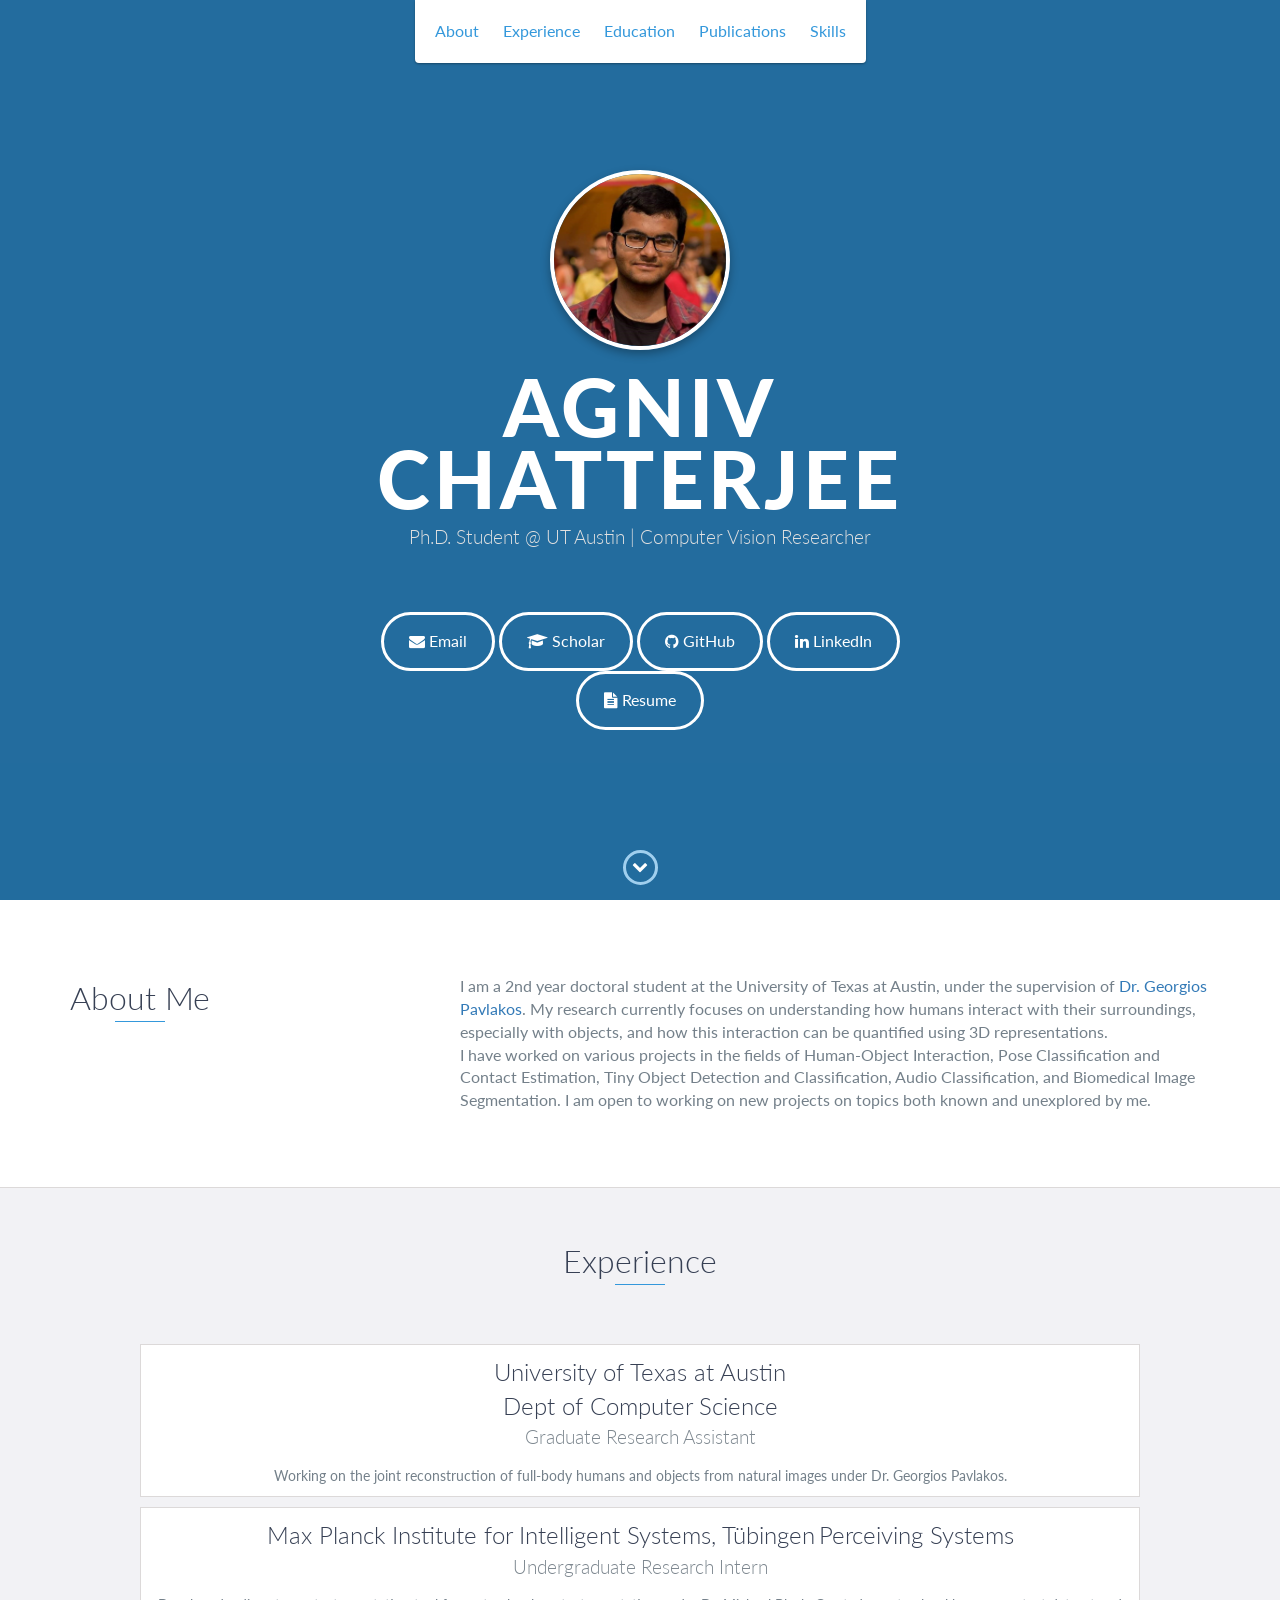
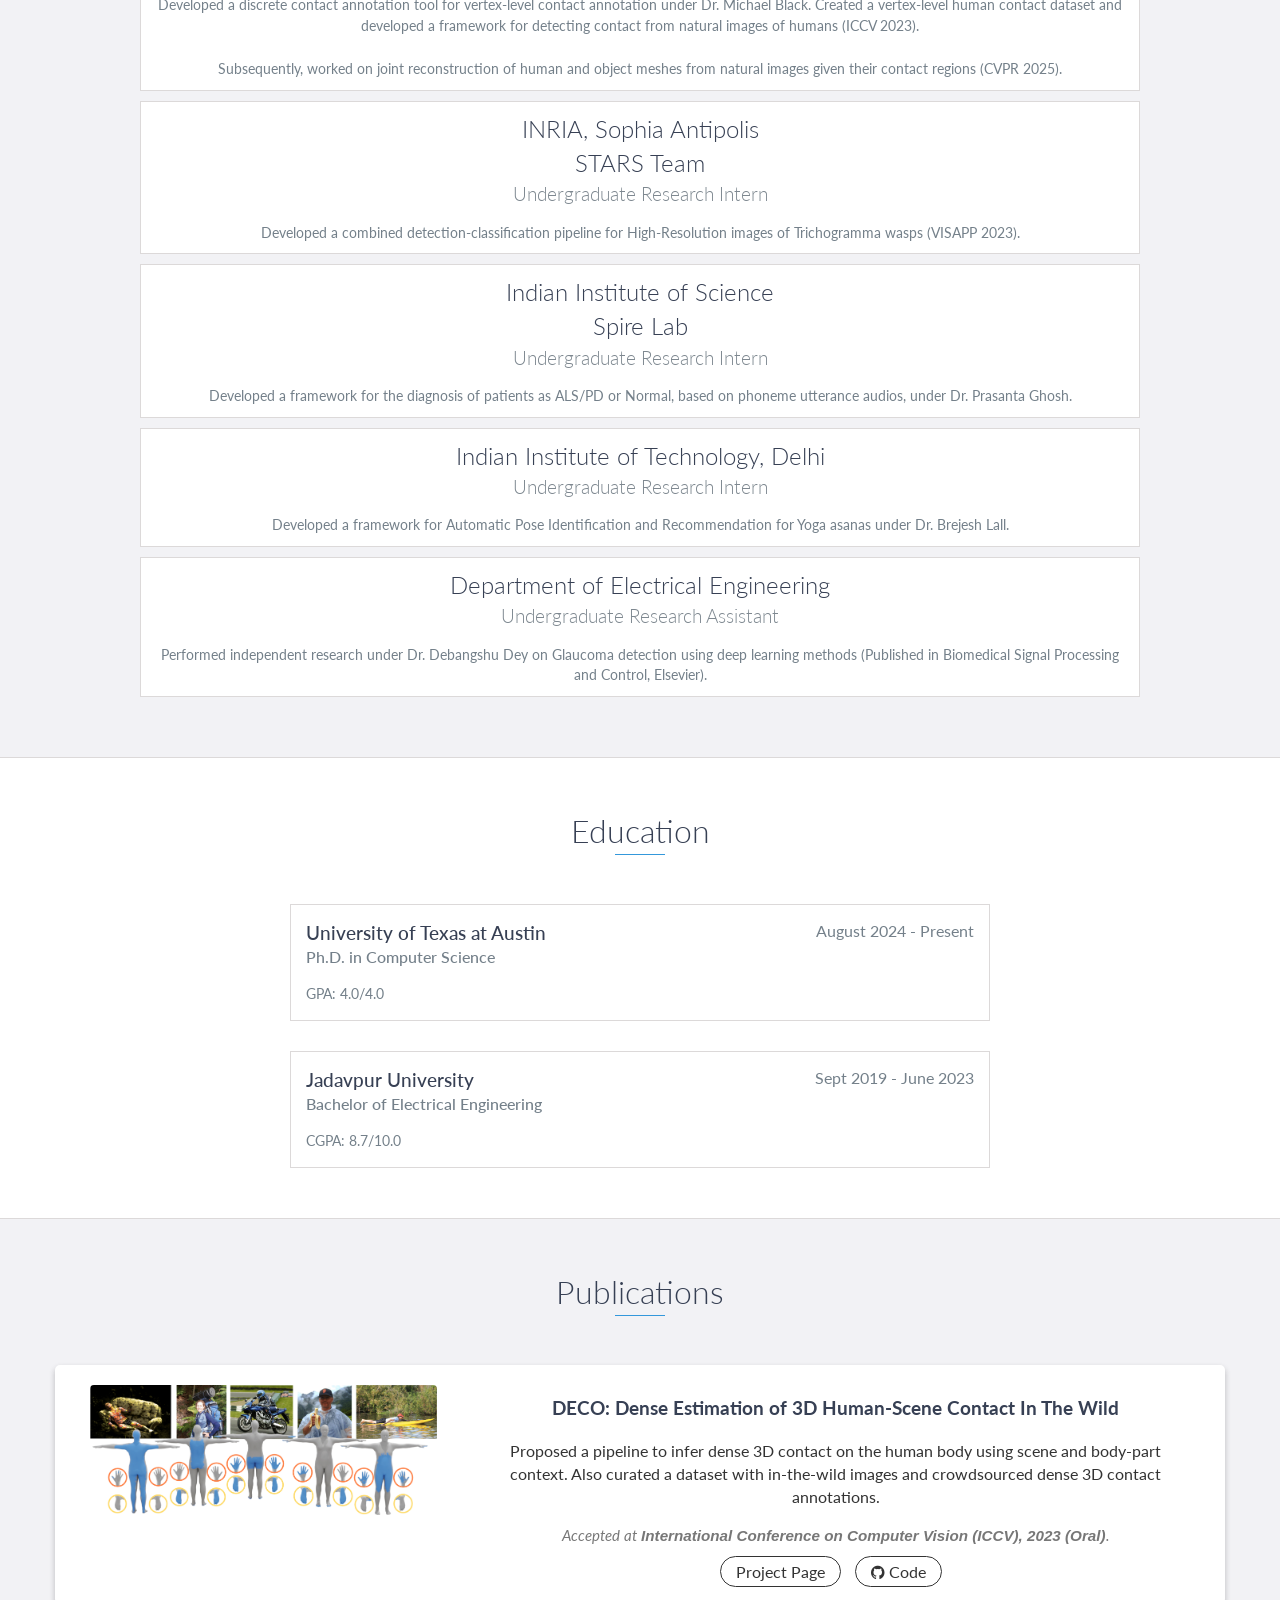
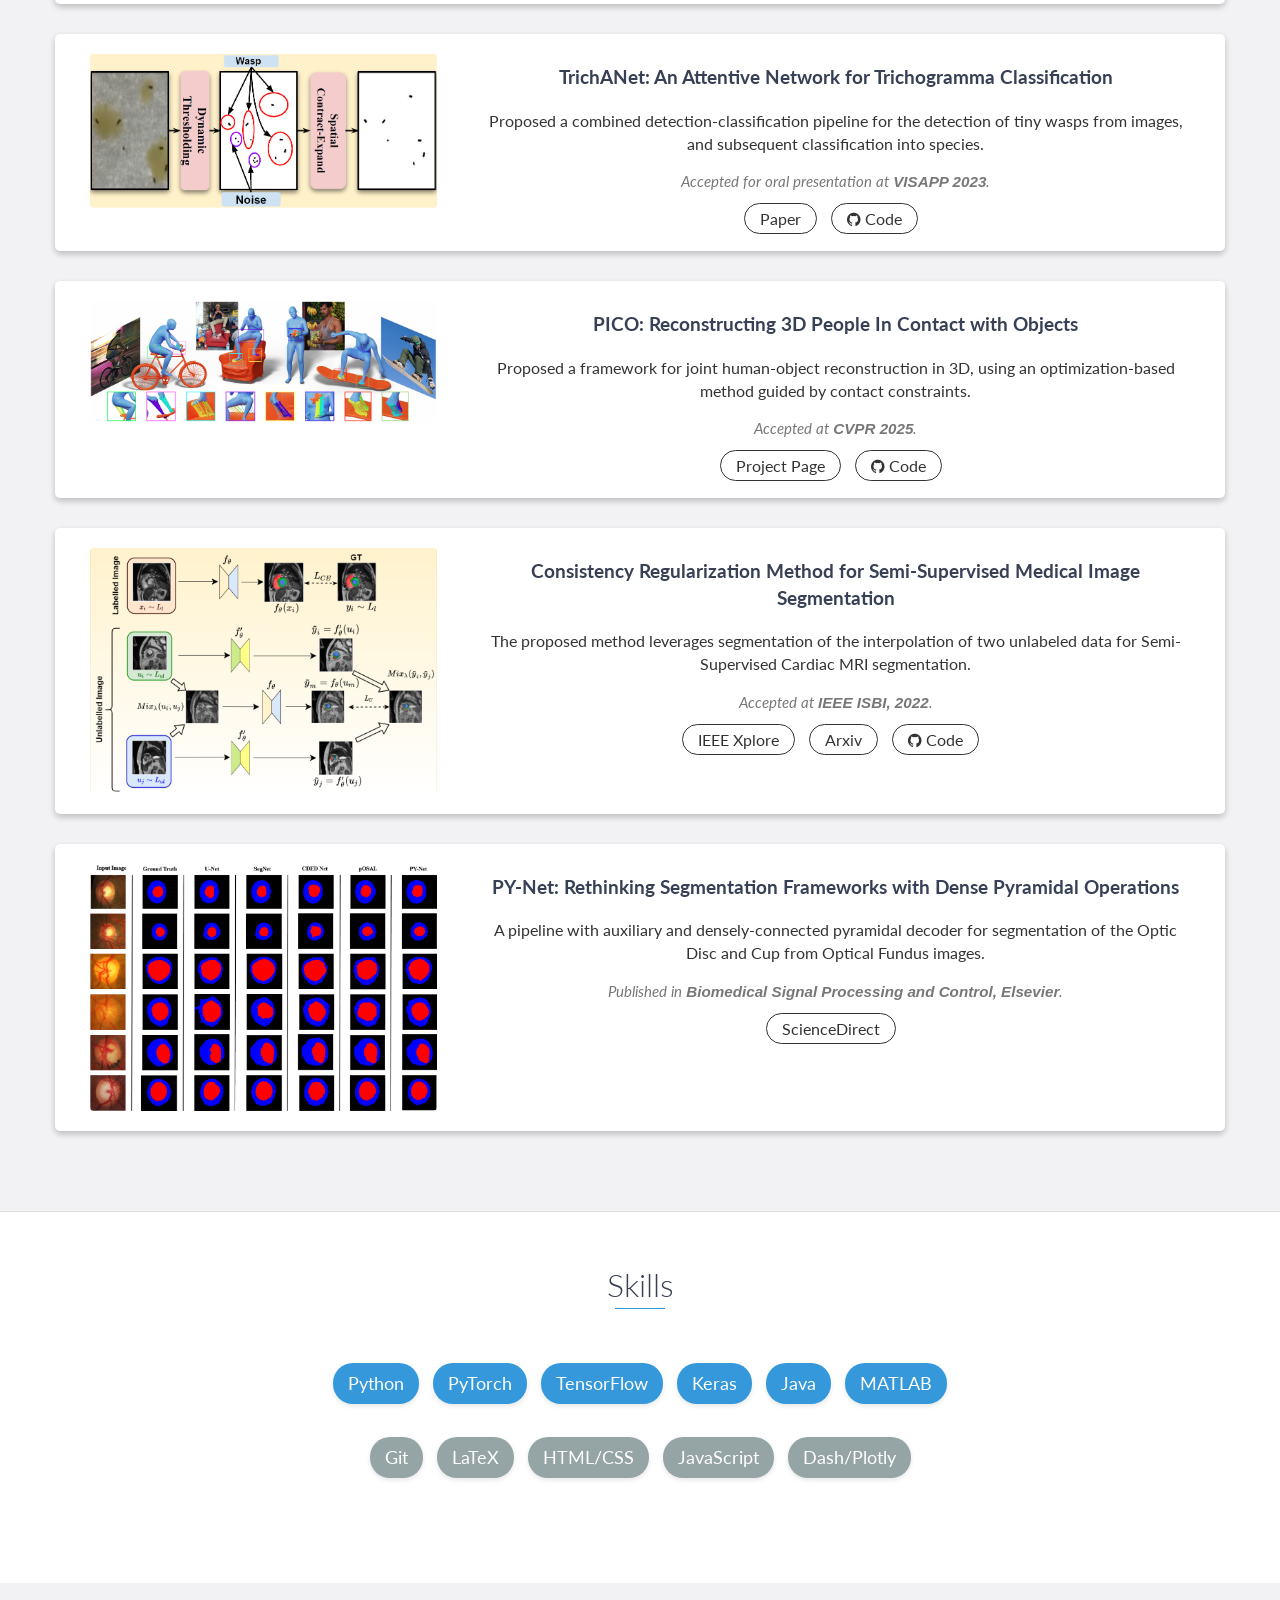
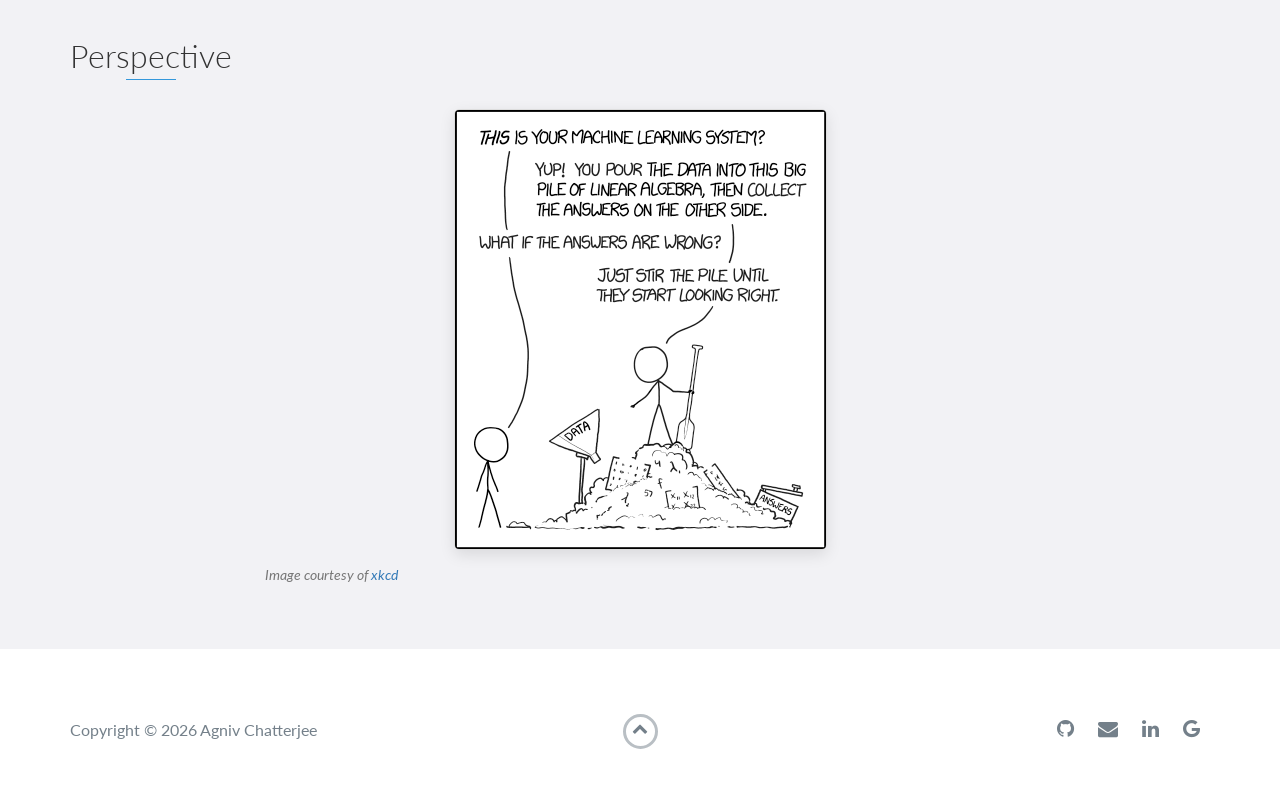
==== commit 79209c0d: "Add line breaks in experience section of index.html" ====
--- a/index.html
+++ b/index.html
@@ -140,6 +140,7 @@
         <div id="experience-timeline">
             <div data-date="August, 2024 - Present">
                 <h3>University of Texas at Austin</h3>
+                <br>
                 <h3>Dept of Computer Science</h3>
                 <h4>Graduate Research Assistant</h4>
                 <p>
@@ -163,6 +164,7 @@
 
             <div data-date="May, 2022 - August, 2022">
                 <h3>INRIA, Sophia Antipolis</h3>
+                <br>
                 <h3>STARS Team</h3>
                 <h4>Undergraduate Research Intern</h4>
                 <p>
@@ -172,6 +174,7 @@
 
             <div data-date="January, 2021 - May, 2023">
                 <h3>Indian Institute of Science</h3>
+                <br>
                 <h3>Spire Lab</h3>
                 <h4>Undergraduate Research Intern</h4>
                 <p>
@@ -397,4 +400,4 @@
         document.getElementById('current-year').textContent = new Date().getFullYear();
     </script>
 </body>
-</html>+</html>
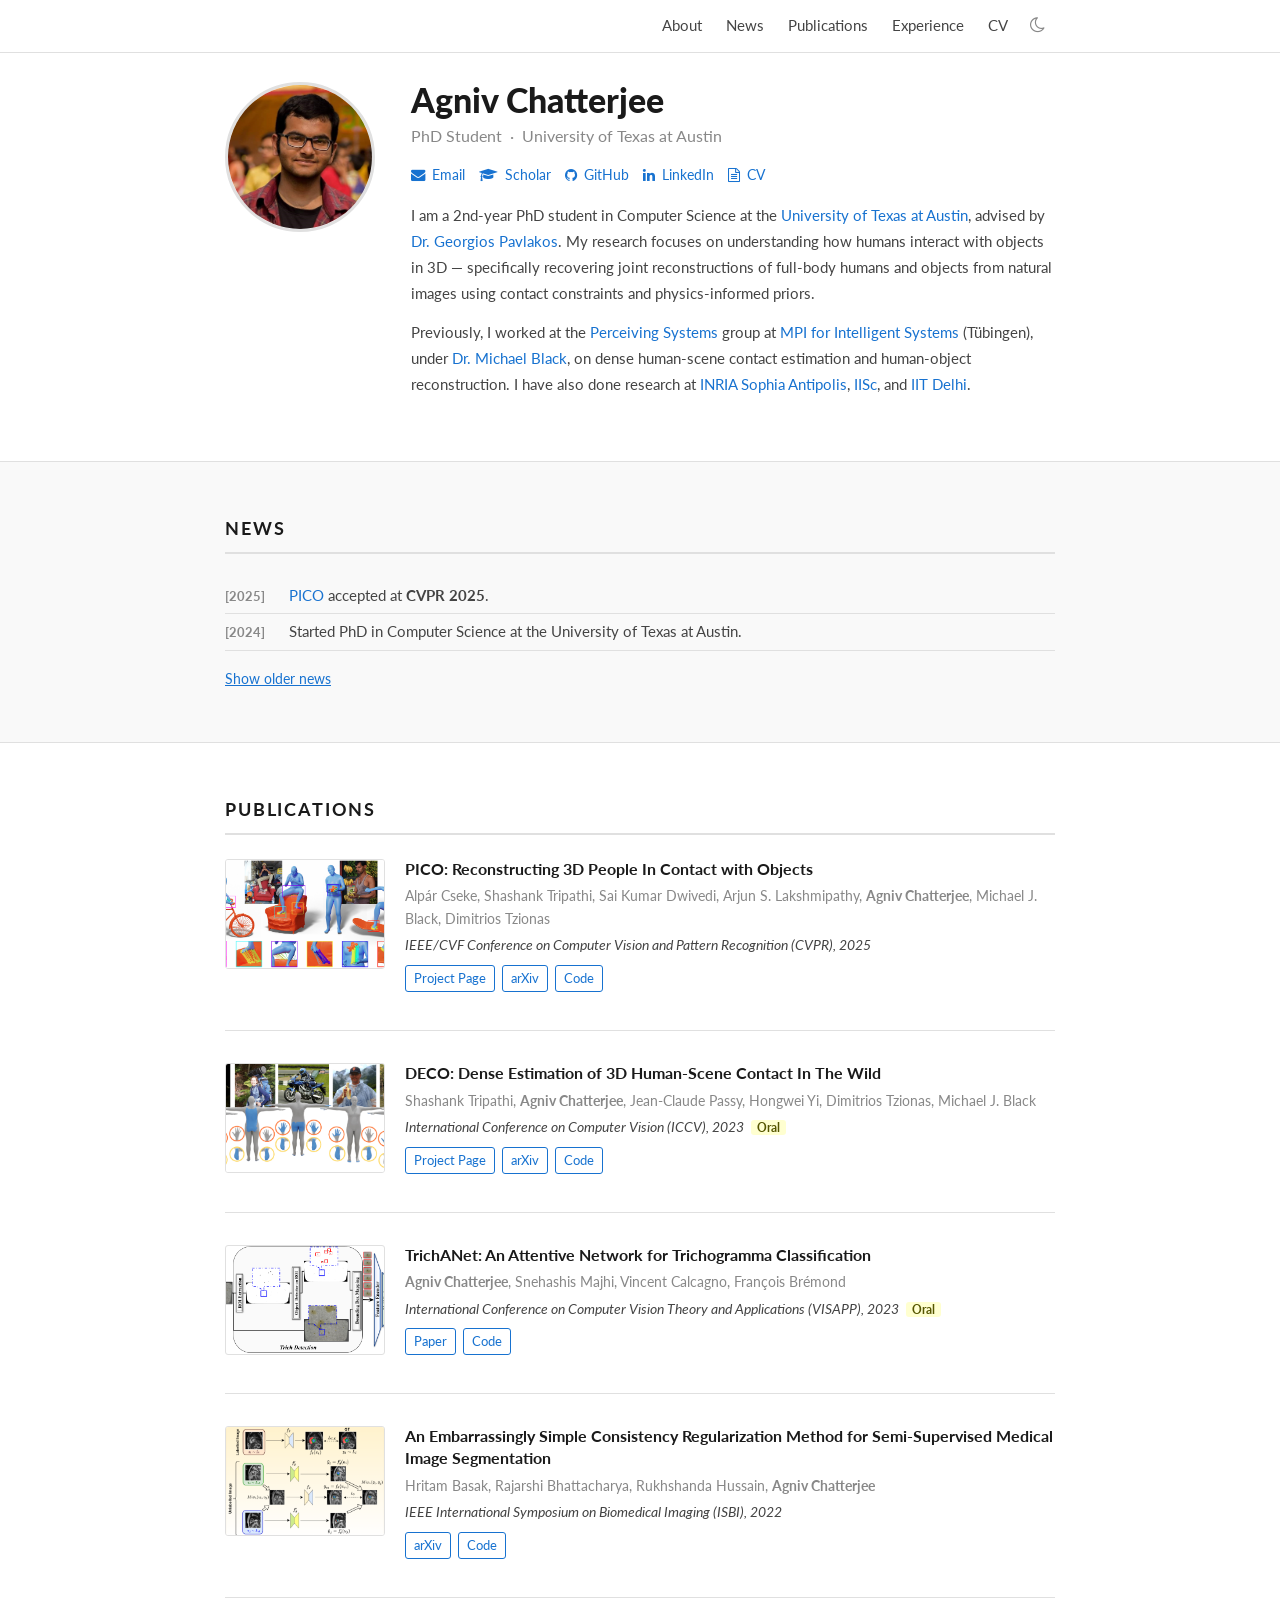
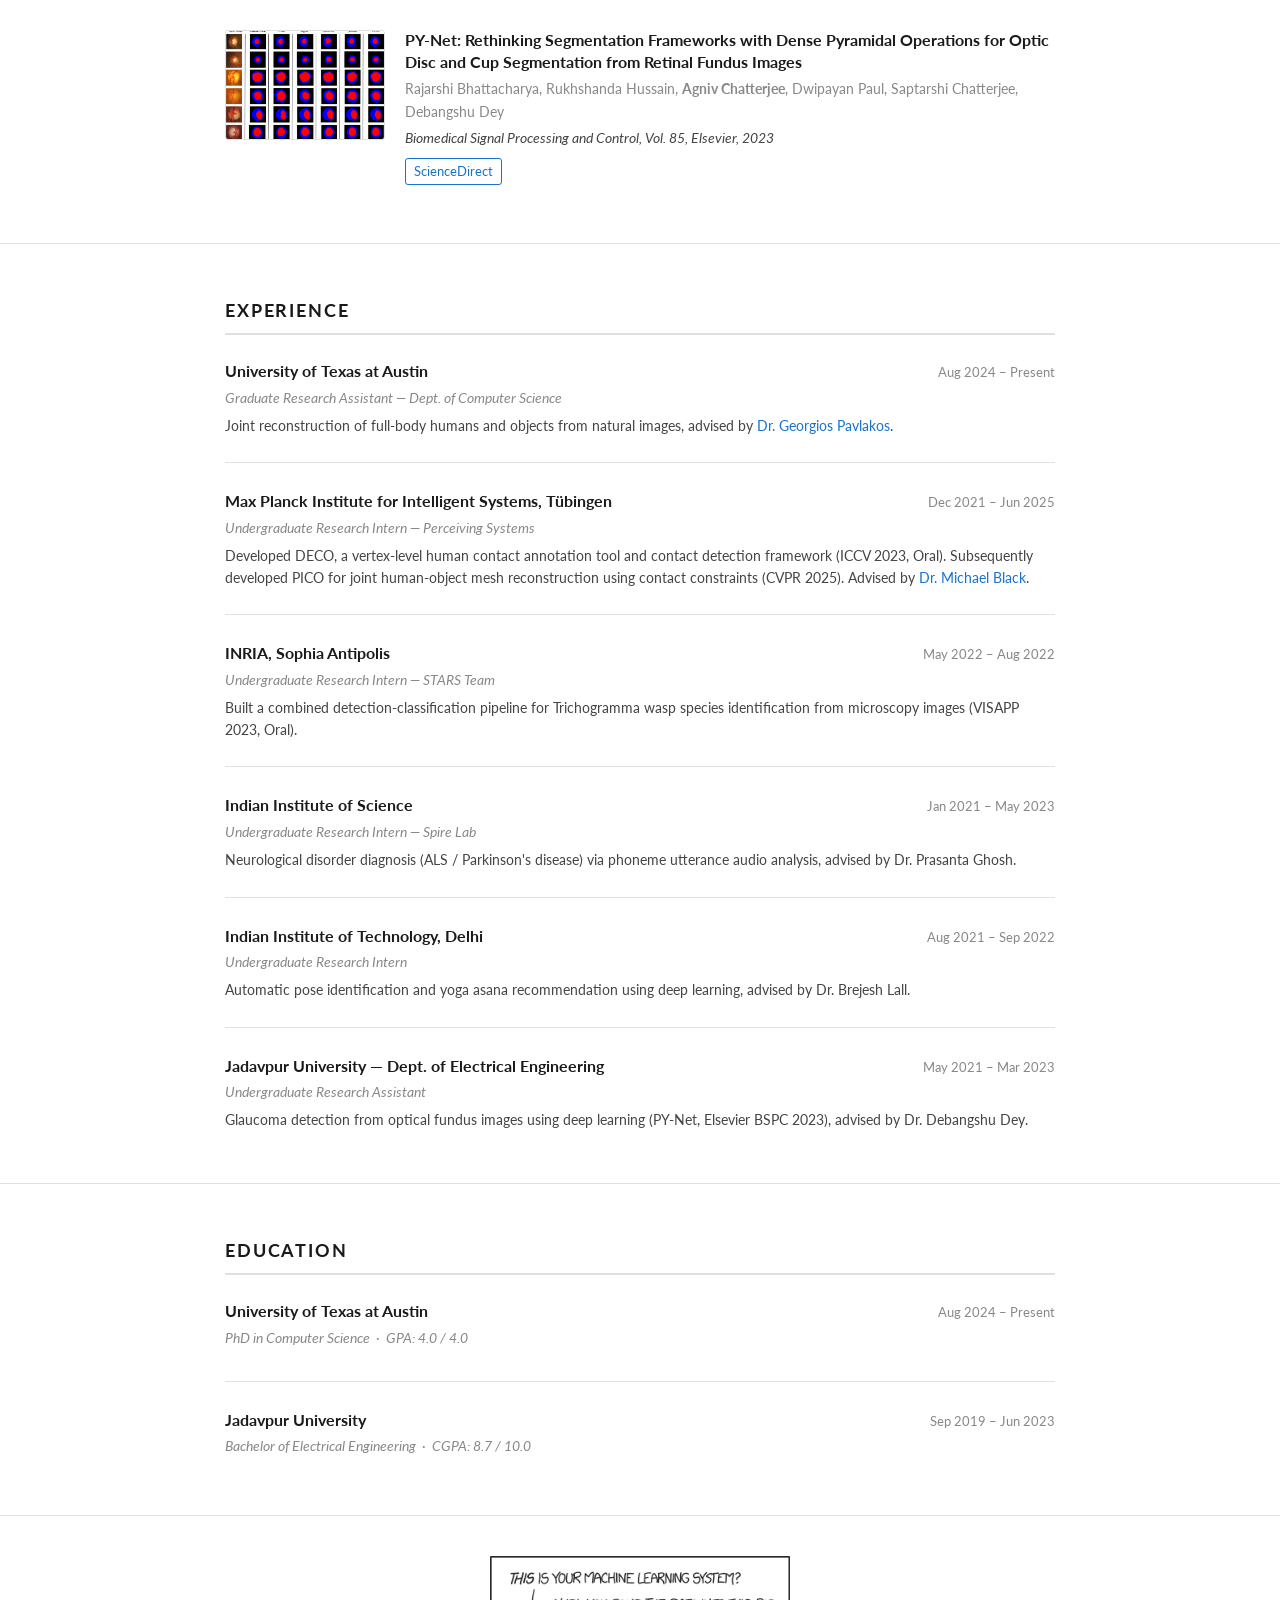
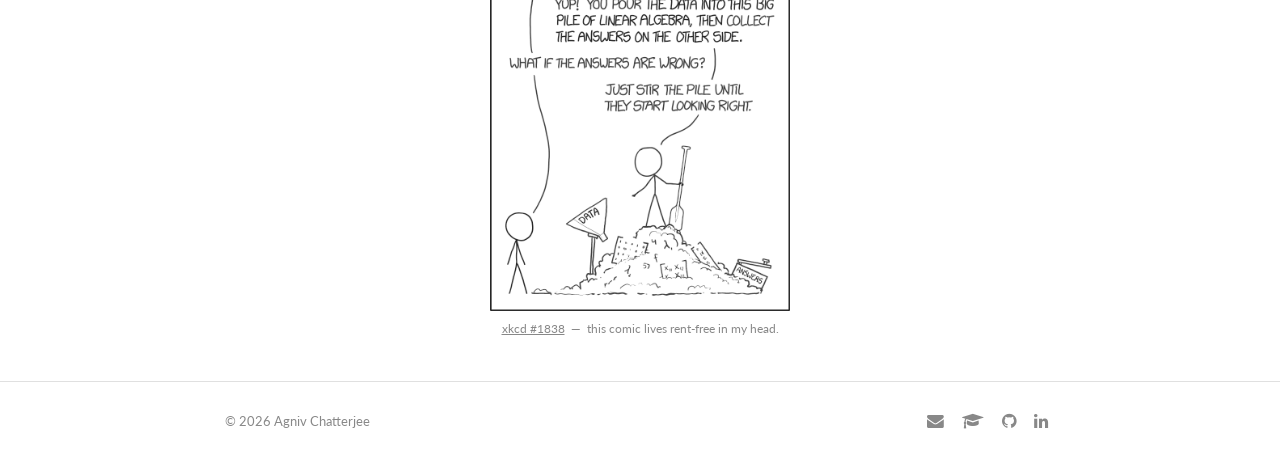
==== commit a8dfb9f4: "major revamp" ====
--- a/index.html
+++ b/index.html
@@ -3,401 +3,403 @@
 
 <head>
     <meta charset="utf-8">
-    <meta http-equiv="X-UA-Compatible" content="IE=edge">
     <meta name="viewport" content="width=device-width, initial-scale=1">
-    
-    <meta name="description" content="Agniv Chatterjee is a Ph.D. student at UT Austin specializing in Computer Vision, Human-Object Interaction, and 3D Reconstruction.">
-    <meta name="keywords" content="Agniv Chatterjee, UT Austin, Computer Vision, PhD, Machine Learning, Research, 3D Reconstruction">
+    <meta name="description" content="Agniv Chatterjee – PhD Student at UT Austin working on 3D Computer Vision, Human-Object Interaction, and 3D Reconstruction.">
+    <meta name="keywords" content="Agniv Chatterjee, UT Austin, Computer Vision, PhD, Human-Object Interaction, 3D Reconstruction, CVPR, ICCV">
     <meta name="author" content="Agniv Chatterjee">
-
-    <title>Agniv Chatterjee | Portfolio</title>
-    
+    <title>Agniv Chatterjee</title>
     <link rel="shortcut icon" href="favicon.ico" type="image/x-icon">
     <link rel="icon" href="favicon.ico" type="image/x-icon">
-    
+
+    <!-- Prevent flash of wrong theme -->
+    <script>
+        (function() {
+            var t = localStorage.getItem('theme');
+            if (t === 'dark') document.documentElement.classList.add('dark');
+        })();
+    </script>
+
     <link href="https://fonts.googleapis.com/css?family=Lato:300,400,700,900" rel="stylesheet">
     <link rel="stylesheet" href="libs/font-awesome/css/font-awesome.min.css">
-    <link rel="stylesheet" href="https://fonts.googleapis.com/icon?family=Material+Icons">
-    
     <link href="css/bootstrap.min.css" rel="stylesheet">
     <link href="css/styles.css" rel="stylesheet">
-
-    <style>
-        .floating-menu {
-            z-index: 100;
-            position: fixed;
-            width: 100%;
-            text-align: center;
-        }
-        
-        /* Modern Badge Styles for Skills */
-        .skill-badge {
-            font-size: 1.1em;
-            margin: 5px;
-            padding: 8px 15px;
-            border-radius: 20px;
-            display: inline-block;
-            font-weight: 400;
-            box-shadow: 0 2px 5px rgba(0,0,0,0.1);
-        }
-        .bg-tech { background-color: #3498db; color: white; } /* Blue for core tech */
-        .bg-tool { background-color: #95a5a6; color: white; } /* Grey for tools */
-        
-        /* Button overrides for Publications */
-        .btn-outline-custom {
-            border: 1px solid #333;
-            color: #333;
-            padding: 5px 15px;
-            border-radius: 20px;
-            text-decoration: none;
-            margin-right: 10px;
-            transition: all 0.3s;
-        }
-        .btn-outline-custom:hover {
-            background-color: #333;
-            color: #fff;
-            text-decoration: none;
-        }
-        
-        /* Profile Image Styling */
-        .profile-img {
-            border-radius: 50%;
-            border: 4px solid #fff;
-            box-shadow: 0 4px 10px rgba(0,0,0,0.3);
-            margin-bottom: 20px;
-        }
-    </style>
 </head>
 
 <body>
-    <div id="mobile-menu-open" class="shadow-large">
-        <i class="fa fa-bars" aria-hidden="true"></i>
-    </div>
-    
-    <header>
-        <nav class="floating-menu">
-            <div id="mobile-menu-close">
-                <span>Close</span> <i class="fa fa-times" aria-hidden="true"></i>
-            </div>
-            <ul id="menu" class="shadow">
+
+    <!-- ===================== NAV ===================== -->
+    <nav id="site-nav">
+        <div class="nav-inner">
+            <ul id="nav-links">
                 <li><a href="#about">About</a></li>
+                <li><a href="#news">News</a></li>
+                <li><a href="#publications">Publications</a></li>
                 <li><a href="#experience">Experience</a></li>
-                <li><a href="#education">Education</a></li>
-                <li><a href="#projects">Publications</a></li>
-                <li><a href="#skills">Skills</a></li>
+                <li><a href="https://drive.google.com/file/d/1-mnoyV4NvBw6qJG9e70wozYXZrZTGsiD/view" target="_blank" class="no-scroll">CV</a></li>
             </ul>
-        </nav>    
-    </header>
-
-    <div id="lead" style="background-color: #2a2a2b">
-        <div id="lead-content">
-            <div class="text-center">
-                <img src="images/Face.jpg" class="profile-img" width="180" alt="Agniv Chatterjee"/>
-                <h1>Agniv Chatterjee</h1>
-                <h3 style="color: #e0e0e0; font-weight: 300; margin-top: 10px;">Ph.D. Student @ UT Austin | Computer Vision Researcher</h3>
-            </div>
-            <br>
-            <div style="margin-top: 20px;">
-                <a href="mailto:agniv.chatterjee@utexas.edu" class="btn-rounded-white"><i class="fa fa-envelope"></i> Email</a>
-                <a href="https://scholar.google.com/citations?user=C69lK0gAAAAJ&hl=en" target="_blank" class="btn-rounded-white"><i class="fa fa-graduation-cap"></i> Scholar</a>
-                <a href="https://github.com/ac5113" target="_blank" class="btn-rounded-white"><i class="fa fa-github"></i> GitHub</a>
-                <a href="https://www.linkedin.com/in/YOUR_LINKEDIN_ID_HERE" target="_blank" class="btn-rounded-white"><i class="fa fa-linkedin"></i> LinkedIn</a>
-                <a href="https://drive.google.com/file/d/1-mnoyV4NvBw6qJG9e70wozYXZrZTGsiD/view?usp=sharing" target="_blank" class="btn-rounded-white"><i class="fa fa-file-text"></i> Resume</a>
-            </div>
-        </div>
-
-        <div id="lead-overlay"></div>
-
-        <div id="lead-down">
-            <span>
-                <i class="fa fa-chevron-down" aria-hidden="true"></i>
-            </span>
-        </div>
-    </div>
-
-    <div id="about">
-        <div class="container">
-            <div class="row">
-                <div class="col-md-4">
-                    <h2 class="heading">About Me</h2>
-                </div>
-                <div class="col-md-8">
-                    <p>
-                        I am a 2nd year doctoral student at the University of Texas at Austin, under the supervision of <a href="https://geopavlakos.github.io/" target="_blank">Dr. Georgios Pavlakos</a>. 
-                        My research currently focuses on understanding how humans interact with their surroundings, especially with objects, and how this interaction can be quantified using 3D representations.
-                    </p>
-                    <p>
-                        I have worked on various projects in the fields of Human-Object Interaction, Pose Classification and Contact Estimation, Tiny Object Detection and Classification, Audio Classification, and Biomedical Image Segmentation. 
-                        I am open to working on new projects on topics both known and unexplored by me.
-                    </p>
-                </div>
-            </div>
-        </div>
-    </div>
-
-    <div id="experience" class="background-alt">
-        <h2 class="heading">Experience</h2>
-        <div id="experience-timeline">
-            <div data-date="August, 2024 - Present">
-                <h3>University of Texas at Austin</h3>
-                <br>
-                <h3>Dept of Computer Science</h3>
-                <h4>Graduate Research Assistant</h4>
-                <p>
-                    Working on the joint reconstruction of full-body humans and objects from natural images under Dr. Georgios Pavlakos.
-                </p>
-            </div>
-
-            <div data-date="December, 2021 - June, 2025">
-                <h3>Max Planck Institute for Intelligent Systems, Tübingen</h3>
-                <h3>Perceiving Systems</h3>
-                <h4>Undergraduate Research Intern</h4>
-                <p>
-                    Developed a discrete contact annotation tool for vertex-level contact annotation under Dr. Michael Black.
-                    Created a vertex-level human contact dataset and developed a framework for detecting contact from natural images of humans (ICCV 2023).
-                </p>
-                <br>
-                <p>
-                    Subsequently, worked on joint reconstruction of human and object meshes from natural images given their contact regions (CVPR 2025).
-                </p>
-            </div>
-
-            <div data-date="May, 2022 - August, 2022">
-                <h3>INRIA, Sophia Antipolis</h3>
-                <br>
-                <h3>STARS Team</h3>
-                <h4>Undergraduate Research Intern</h4>
-                <p>
-                    Developed a combined detection-classification pipeline for High-Resolution images of Trichogramma wasps (VISAPP 2023).
-                </p>
-            </div>
-
-            <div data-date="January, 2021 - May, 2023">
-                <h3>Indian Institute of Science</h3>
-                <br>
-                <h3>Spire Lab</h3>
-                <h4>Undergraduate Research Intern</h4>
-                <p>
-                    Developed a framework for the diagnosis of patients as ALS/PD or Normal, based on phoneme utterance audios, under Dr. Prasanta Ghosh.
-                </p>
-            </div>
-
-            <div data-date="August, 2021 - September, 2022">
-                <h3>Indian Institute of Technology, Delhi</h3>
-                <h4>Undergraduate Research Intern</h4>
-                <p>
-                    Developed a framework for Automatic Pose Identification and Recommendation for Yoga asanas under Dr. Brejesh Lall.
-                </p>
-            </div>
-
-            <div data-date="May, 2021 – March, 2023">
-                <h3>Department of Electrical Engineering</h3>
-                <h4>Undergraduate Research Assistant</h4>
-                <p>
-                    Performed independent research under Dr. Debangshu Dey on Glaucoma detection using deep learning methods (Published in Biomedical Signal Processing and Control, Elsevier).
-                </p>
-            </div>
-        </div>
-    </div>
-
-    <div id="education">
-        <h2 class="heading">Education</h2>
-        <div class="education-block">
-            <h3>University of Texas at Austin</h3>
-            <span class="education-date">August 2024 - Present</span>
-            <h4>Ph.D. in Computer Science</h4>
-            <p>GPA: 4.0/4.0</p>
-        </div>
-        
-        <div class="education-block">
-            <h3>Jadavpur University</h3>
-            <span class="education-date">Sept 2019 - June 2023</span>
-            <h4>Bachelor of Electrical Engineering</h4>
-            <p>CGPA: 8.7/10.0</p>
-        </div>
-    </div>
-
-    <div id="projects" class="background-alt">
-        <h2 class="heading">Publications</h2>
-        <div class="container">
-            
-            <div class="row shadow-large" style="background: #fff; padding: 20px; margin-bottom: 30px; border-radius: 5px; overflow: hidden;">
-                <div class="col-md-4 d-flex align-items-center justify-content-center">
-                    <img src="images/deco_teaser.png" alt="DECO Teaser" style="width: 100%; height: auto; border-radius: 4px;">
-                </div>
-                <div class="col-md-8">
-                    <div style="padding: 10px 0 0 15px;">
-                        <h3 style="margin-top: 0; color: #374054;"><b>DECO: Dense Estimation of 3D Human-Scene Contact In The Wild</b></h3>
-                        <p>
-                            Proposed a pipeline to infer dense 3D contact on the human body using scene and body-part context. 
-                            Also curated a dataset with in-the-wild images and crowdsourced dense 3D contact annotations.
-                        </p>
-                        <p style="color: #777; font-style: italic; font-size: 0.95em;">
-                            Accepted at <b>International Conference on Computer Vision (ICCV), 2023 (Oral)</b>.
-                        </p>
-                        <div style="margin-top: 15px;">
-                            <a href="https://deco.is.tue.mpg.de" class="btn-outline-custom" target="_blank">Project Page</a>
-                            <a href="https://github.com/sha2nkt/deco" class="btn-outline-custom" target="_blank"><i class="fa fa-github"></i> Code</a>
-                        </div>
-                    </div>
-                </div>
-            </div>
-
-            <div class="row shadow-large" style="background: #fff; padding: 20px; margin-bottom: 30px; border-radius: 5px; overflow: hidden;">
-                <div class="col-md-4 d-flex align-items-center justify-content-center">
-                    <img src="images/visapp_visual.png" alt="TrichANet Visual" style="width: 100%; height: auto; border-radius: 4px;">
-                </div>
-                <div class="col-md-8">
-                    <div style="padding: 10px 0 0 15px;">
-                        <h3 style="margin-top: 0; color: #374054;"><b>TrichANet: An Attentive Network for Trichogramma Classification</b></h3>
-                        <p>
-                            Proposed a combined detection-classification pipeline for the detection of tiny wasps from images, and subsequent classification into species.
-                        </p>
-                        <p style="color: #777; font-style: italic; font-size: 0.95em;">
-                            Accepted for oral presentation at <b>VISAPP 2023</b>.
-                        </p>
-                        <div style="margin-top: 15px;">
-                            <a href="https://www.scitepress.org/PublicationsDetail.aspx?ID=5IVILEia0fs=&t=1" class="btn-outline-custom" target="_blank">Paper</a>
-                            <a href="https://github.com/ac5113/TrichANet" class="btn-outline-custom" target="_blank"><i class="fa fa-github"></i> Code</a>
-                        </div>
-                    </div>
-                </div>
-            </div>
-
-            <div class="row shadow-large" style="background: #fff; padding: 20px; margin-bottom: 30px; border-radius: 5px; overflow: hidden;">
-                <div class="col-md-4 d-flex align-items-center justify-content-center">
-                    <img src="images/pico_teaser.png" alt="PICO Teaser" style="width: 100%; height: auto; border-radius: 4px;">
-                </div>
-                <div class="col-md-8">
-                    <div style="padding: 10px 0 0 15px;">
-                        <h3 style="margin-top: 0; color: #374054;"><b>PICO: Reconstructing 3D People In Contact with Objects</b></h3>
-                        <p>
-                            Proposed a framework for joint human-object reconstruction in 3D, using an optimization-based method guided by contact constraints.
-                        </p>
-                        <p style="color: #777; font-style: italic; font-size: 0.95em;">
-                            Accepted at <b>CVPR 2025</b>.
-                        </p>
-                        <div style="margin-top: 15px;">
-                            <a href="https://pico.is.tue.mpg.de/" class="btn-outline-custom" target="_blank">Project Page</a>
-                            <a href="https://github.com/alparius/pico" class="btn-outline-custom" target="_blank"><i class="fa fa-github"></i> Code</a>
-                        </div>
-                    </div>
-                </div>
-            </div>
-
-            <div class="row shadow-large" style="background: #fff; padding: 20px; margin-bottom: 30px; border-radius: 5px; overflow: hidden;">
-                <div class="col-md-4 d-flex align-items-center justify-content-center">
-                    <img src="images/isbi_visual.png" alt="ISBI Visual" style="width: 100%; height: auto; border-radius: 4px;">
-                </div>
-                <div class="col-md-8">
-                    <div style="padding: 10px 0 0 15px;">
-                        <h3 style="margin-top: 0; color: #374054;"><b>Consistency Regularization Method for Semi-Supervised Medical Image Segmentation</b></h3>
-                        <p>
-                            The proposed method leverages segmentation of the interpolation of two unlabeled data for Semi-Supervised Cardiac MRI segmentation.
-                        </p>
-                        <p style="color: #777; font-style: italic; font-size: 0.95em;">
-                            Accepted at <b>IEEE ISBI, 2022</b>.
-                        </p>
-                        <div style="margin-top: 15px;">
-                            <a href="https://ieeexplore.ieee.org/document/9761602" class="btn-outline-custom" target="_blank">IEEE Xplore</a>
-                            <a href="https://arxiv.org/abs/2202.00677v2" class="btn-outline-custom" target="_blank">Arxiv</a>
-                            <a href="https://github.com/hritam-98/ICT-MedSeg" class="btn-outline-custom" target="_blank"><i class="fa fa-github"></i> Code</a>
-                        </div>
-                    </div>
-                </div>
-            </div>
-
-            <div class="row shadow-large" style="background: #fff; padding: 20px; margin-bottom: 30px; border-radius: 5px; overflow: hidden;">
-                <div class="col-md-4 d-flex align-items-center justify-content-center">
-                    <img src="images/pynet_visual.png" alt="PY-Net Visual" style="width: 100%; height: auto; border-radius: 4px;">
-                </div>
-                <div class="col-md-8">
-                    <div style="padding: 10px 0 0 15px;">
-                        <h3 style="margin-top: 0; color: #374054;"><b>PY-Net: Rethinking Segmentation Frameworks with Dense Pyramidal Operations</b></h3>
-                        <p>
-                            A pipeline with auxiliary and densely-connected pyramidal decoder for segmentation of the Optic Disc and Cup from Optical Fundus images.
-                        </p>
-                        <p style="color: #777; font-style: italic; font-size: 0.95em;">
-                            Published in <b>Biomedical Signal Processing and Control, Elsevier</b>.
-                        </p>
-                        <div style="margin-top: 15px;">
-                            <a href="https://www.sciencedirect.com/science/article/pii/S1746809423003282" class="btn-outline-custom" target="_blank">ScienceDirect</a>
-                        </div>
-                    </div>
-                </div>
-            </div>
-
-        </div>
-    </div>
-
-    <div id="skills">
-        <h2 class="heading">Skills</h2>
-        <div class="container">
-            <div class="row">
-                <div class="col-md-12 text-center" style="padding-bottom: 50px;">
-                    <span class="skill-badge bg-tech">Python</span>
-                    <span class="skill-badge bg-tech">PyTorch</span>
-                    <span class="skill-badge bg-tech">TensorFlow</span>
-                    <span class="skill-badge bg-tech">Keras</span>
-                    <span class="skill-badge bg-tech">Java</span>
-                    <span class="skill-badge bg-tech">MATLAB</span>
-                    <br><br>
-                    <span class="skill-badge bg-tool">Git</span>
-                    <span class="skill-badge bg-tool">LaTeX</span>
-                    <span class="skill-badge bg-tool">HTML/CSS</span>
-                    <span class="skill-badge bg-tool">JavaScript</span>
-                    <span class="skill-badge bg-tool">Dash/Plotly</span>
-                </div>
-            </div>
-        </div>
-    </div>
-
-    <div id="philosophy" class="background-alt" style="padding: 50px 0;">
-        <div class="container text-center">
-            <h2 class="heading">Perspective</h2>
-            <div class="row">
-                <div class="col-md-8 col-md-offset-2 offset-md-2 mx-auto">
-                    <img src="images/machine_learning.png" class="img-fluid" alt="Machine Learning xkcd" 
-                         style="display: block; margin-left: auto; margin-right: auto; max-width: 85%; border: 1px solid #ddd; box-shadow: 0 5px 15px rgba(0,0,0,0.1); border-radius: 5px;">
-                    
-                    <p style="margin-top: 15px; color: #777; font-style: italic; font-size: 0.9em;">
-                        Image courtesy of <a href="https://xkcd.com/1838/" target="_blank" style="color: #337ab7;">xkcd</a>
-                    </p>
-                </div>
-            </div>
-        </div>
-    </div>
-
-    <footer>
-        <div class="container">
-            <div class="row">
-                <div class="col-sm-5 copyright">
-                    <p>
-                        Copyright &copy; <span id="current-year"></span> Agniv Chatterjee
-                    </p>
-                </div>
-                <div class="col-sm-2 top">
-                    <span id="to-top">
-                        <i class="fa fa-chevron-up" aria-hidden="true"></i>
+            <button id="theme-toggle" aria-label="Toggle dark mode" title="Toggle dark mode">
+                <i class="fa fa-moon-o" id="theme-icon"></i>
+            </button>
+            <button id="mobile-nav-toggle" aria-label="Toggle navigation">
+                <i class="fa fa-bars"></i>
+            </button>
+        </div>
+    </nav>
+
+    <!-- ===================== ABOUT ===================== -->
+    <section id="about">
+        <div class="container">
+            <div class="about-inner">
+                <div class="about-photo-col">
+                    <img src="images/Face.jpg" alt="Agniv Chatterjee" class="profile-photo">
+                </div>
+                <div class="about-bio-col">
+                    <h1 class="name-heading">Agniv Chatterjee</h1>
+                    <p class="title-line">PhD Student &nbsp;&middot;&nbsp; University of Texas at Austin</p>
+                    <div class="social-links">
+                        <a href="mailto:agniv.chatterjee@utexas.edu"><i class="fa fa-envelope"></i> Email</a>
+                        <a href="https://scholar.google.com/citations?user=C69lK0gAAAAJ&hl=en" target="_blank"><i class="fa fa-graduation-cap"></i> Scholar</a>
+                        <a href="https://github.com/ac5113" target="_blank"><i class="fa fa-github"></i> GitHub</a>
+                        <a href="https://www.linkedin.com/in/agnivc13/" target="_blank"><i class="fa fa-linkedin"></i> LinkedIn</a>
+                        <a href="https://drive.google.com/file/d/1-mnoyV4NvBw6qJG9e70wozYXZrZTGsiD/view" target="_blank"><i class="fa fa-file-text-o"></i> CV</a>
+                    </div>
+                    <p class="bio-text">
+                        I am a 2nd-year PhD student in Computer Science at the <a href="https://www.utexas.edu/" target="_blank">University of Texas at Austin</a>,
+                        advised by <a href="https://geopavlakos.github.io/" target="_blank">Dr. Georgios Pavlakos</a>.
+                        My research focuses on understanding how humans interact with objects in 3D &mdash;
+                        specifically recovering joint reconstructions of full-body humans and objects from
+                        natural images using contact constraints and physics-informed priors.
+                    </p>
+                    <p class="bio-text">
+                        Previously, I worked at the <a href="https://ps.is.mpg.de/" target="_blank">Perceiving Systems</a> group
+                        at <a href="https://is.mpg.de/" target="_blank">MPI for Intelligent Systems</a> (Tübingen), under
+                        <a href="https://is.mpg.de/person/black" target="_blank">Dr. Michael Black</a>, on dense human-scene
+                        contact estimation and human-object reconstruction. I have also done research at
+                        <a href="https://www.inria.fr/en/stars" target="_blank">INRIA Sophia Antipolis</a>,
+                        <a href="https://spire.ee.iisc.ac.in/" target="_blank">IISc</a>, and
+                        <a href="https://home.iitd.ac.in/" target="_blank">IIT Delhi</a>.
+                    </p>
+                </div>
+            </div>
+        </div>
+    </section>
+
+    <!-- ===================== NEWS ===================== -->
+    <section id="news">
+        <div class="container">
+            <h2 class="section-heading">News</h2>
+            <ul class="news-list">
+                <li>
+                    <span class="news-year">[2025]</span>
+                    <span class="news-text">
+                        <a href="https://pico.is.tue.mpg.de/" target="_blank">PICO</a> accepted at
+                        <strong>CVPR 2025</strong>.
                     </span>
-                </div>
-                <div class="col-sm-5 social">
-                    <ul>
-                        <li><a href="https://github.com/ac5113" target="_blank"><i class="fa fa-github" aria-hidden="true"></i></a></li>
-                        <li><a href="mailto:agniv.chatterjee@utexas.edu" target="_blank"><i class="fa fa-envelope" aria-hidden="true"></i></a></li>
-                        <li><a href="https://www.linkedin.com/in/YOUR_LINKEDIN_ID_HERE" target="_blank"><i class="fa fa-linkedin" aria-hidden="true"></i></a></li>
-                        <li><a href="https://scholar.google.com/citations?user=C69lK0gAAAAJ&hl=en" target="_blank"><i class="fa fa-google" aria-hidden="true"></i></a></li>
-                    </ul>
-                </div>
+                </li>
+                <li>
+                    <span class="news-year">[2024]</span>
+                    <span class="news-text">Started PhD in Computer Science at the University of Texas at Austin.</span>
+                </li>
+                <li class="news-older" style="display:none">
+                    <span class="news-year">[2023]</span>
+                    <span class="news-text">
+                        <a href="https://deco.is.tue.mpg.de/" target="_blank">DECO</a> accepted at
+                        <strong>ICCV 2023</strong> as an <em>Oral</em> presentation.
+                    </span>
+                </li>
+                <li class="news-older" style="display:none">
+                    <span class="news-year">[2023]</span>
+                    <span class="news-text">
+                        TrichANet accepted at <strong>VISAPP 2023</strong> as an <em>Oral</em> presentation.
+                    </span>
+                </li>
+            </ul>
+            <button id="news-toggle" class="toggle-btn">Show older news</button>
+        </div>
+    </section>
+
+    <!-- ===================== PUBLICATIONS ===================== -->
+    <section id="publications">
+        <div class="container">
+            <h2 class="section-heading">Publications</h2>
+
+            <!-- PICO -->
+            <div class="pub-item">
+                <div class="pub-thumbnail">
+                    <a href="https://pico.is.tue.mpg.de/" target="_blank">
+                        <img src="images/pico_teaser.png" alt="PICO teaser">
+                    </a>
+                </div>
+                <div class="pub-info">
+                    <p class="pub-title">
+                        <a href="https://pico.is.tue.mpg.de/" target="_blank">
+                            PICO: Reconstructing 3D People In Contact with Objects
+                        </a>
+                    </p>
+                    <p class="pub-authors">
+                        Alp&aacute;r Cseke, Shashank Tripathi, Sai Kumar Dwivedi, Arjun S. Lakshmipathy,
+                        <strong>Agniv Chatterjee</strong>, Michael J. Black, Dimitrios Tzionas
+                    </p>
+                    <p class="pub-venue">
+                        IEEE/CVF Conference on Computer Vision and Pattern Recognition (CVPR), 2025
+                    </p>
+                    <div class="pub-links">
+                        <a href="https://pico.is.tue.mpg.de/" target="_blank">Project Page</a>
+                        <a href="https://arxiv.org/abs/2504.17695" target="_blank">arXiv</a>
+                        <a href="https://github.com/alparius/pico" target="_blank">Code</a>
+                    </div>
+                </div>
+            </div>
+
+            <!-- DECO -->
+            <div class="pub-item">
+                <div class="pub-thumbnail">
+                    <a href="https://deco.is.tue.mpg.de/" target="_blank">
+                        <img src="images/deco_teaser.png" alt="DECO teaser">
+                    </a>
+                </div>
+                <div class="pub-info">
+                    <p class="pub-title">
+                        <a href="https://deco.is.tue.mpg.de/" target="_blank">
+                            DECO: Dense Estimation of 3D Human-Scene Contact In The Wild
+                        </a>
+                    </p>
+                    <p class="pub-authors">
+                        Shashank Tripathi, <strong>Agniv Chatterjee</strong>, Jean-Claude Passy,
+                        Hongwei Yi, Dimitrios Tzionas, Michael J. Black
+                    </p>
+                    <p class="pub-venue">
+                        International Conference on Computer Vision (ICCV), 2023
+                        <span class="award-badge">Oral</span>
+                    </p>
+                    <div class="pub-links">
+                        <a href="https://deco.is.tue.mpg.de/" target="_blank">Project Page</a>
+                        <a href="https://arxiv.org/abs/2309.15273" target="_blank">arXiv</a>
+                        <a href="https://github.com/sha2nkt/deco" target="_blank">Code</a>
+                    </div>
+                </div>
+            </div>
+
+            <!-- TrichANet -->
+            <div class="pub-item">
+                <div class="pub-thumbnail">
+                    <a href="https://www.scitepress.org/PublishedPapers/2023/116777/116777.pdf" target="_blank">
+                        <img src="images/trichanet.png" alt="TrichANet teaser">
+                    </a>
+                </div>
+                <div class="pub-info">
+                    <p class="pub-title">
+                        <a href="https://www.scitepress.org/PublishedPapers/2023/116777/116777.pdf" target="_blank">
+                            TrichANet: An Attentive Network for Trichogramma Classification
+                        </a>
+                    </p>
+                    <p class="pub-authors">
+                        <strong>Agniv Chatterjee</strong>, Snehashis Majhi, Vincent Calcagno, Fran&ccedil;ois Br&eacute;mond
+                    </p>
+                    <p class="pub-venue">
+                        International Conference on Computer Vision Theory and Applications (VISAPP), 2023
+                        <span class="award-badge">Oral</span>
+                    </p>
+                    <div class="pub-links">
+                        <a href="https://www.scitepress.org/PublishedPapers/2023/116777/116777.pdf" target="_blank">Paper</a>
+                        <a href="https://github.com/ac5113/TrichANet" target="_blank">Code</a>
+                    </div>
+                </div>
+            </div>
+
+            <!-- ISBI -->
+            <div class="pub-item">
+                <div class="pub-thumbnail">
+                    <a href="https://arxiv.org/abs/2202.00677" target="_blank">
+                        <img src="images/isbi_visual.png" alt="ISBI 2022 teaser">
+                    </a>
+                </div>
+                <div class="pub-info">
+                    <p class="pub-title">
+                        <a href="https://arxiv.org/abs/2202.00677" target="_blank">
+                            An Embarrassingly Simple Consistency Regularization Method for Semi-Supervised Medical Image Segmentation
+                        </a>
+                    </p>
+                    <p class="pub-authors">
+                        Hritam Basak, Rajarshi Bhattacharya, Rukhshanda Hussain, <strong>Agniv Chatterjee</strong>
+                    </p>
+                    <p class="pub-venue">
+                        IEEE International Symposium on Biomedical Imaging (ISBI), 2022
+                    </p>
+                    <div class="pub-links">
+                        <a href="https://arxiv.org/abs/2202.00677" target="_blank">arXiv</a>
+                        <a href="https://github.com/hritam-98/ICT-MedSeg" target="_blank">Code</a>
+                    </div>
+                </div>
+            </div>
+
+            <!-- PY-Net -->
+            <div class="pub-item">
+                <div class="pub-thumbnail">
+                    <a href="https://www.sciencedirect.com/science/article/pii/S1746809423003282" target="_blank">
+                        <img src="images/pynet_visual.png" alt="PY-Net teaser">
+                    </a>
+                </div>
+                <div class="pub-info">
+                    <p class="pub-title">
+                        <a href="https://www.sciencedirect.com/science/article/pii/S1746809423003282" target="_blank">
+                            PY-Net: Rethinking Segmentation Frameworks with Dense Pyramidal Operations for Optic Disc and Cup Segmentation from Retinal Fundus Images
+                        </a>
+                    </p>
+                    <p class="pub-authors">
+                        Rajarshi Bhattacharya, Rukhshanda Hussain, <strong>Agniv Chatterjee</strong>,
+                        Dwipayan Paul, Saptarshi Chatterjee, Debangshu Dey
+                    </p>
+                    <p class="pub-venue">
+                        Biomedical Signal Processing and Control, Vol. 85, Elsevier, 2023
+                    </p>
+                    <div class="pub-links">
+                        <a href="https://www.sciencedirect.com/science/article/pii/S1746809423003282" target="_blank">ScienceDirect</a>
+                    </div>
+                </div>
+            </div>
+
+        </div>
+    </section>
+
+    <!-- ===================== EXPERIENCE ===================== -->
+    <section id="experience">
+        <div class="container">
+            <h2 class="section-heading">Experience</h2>
+
+            <div class="exp-item">
+                <div class="exp-header">
+                    <span class="exp-org">University of Texas at Austin</span>
+                    <span class="exp-date">Aug 2024 &ndash; Present</span>
+                </div>
+                <p class="exp-role">Graduate Research Assistant &mdash; Dept. of Computer Science</p>
+                <p class="exp-desc">
+                    Joint reconstruction of full-body humans and objects from natural images,
+                    advised by <a href="https://geopavlakos.github.io/" target="_blank">Dr. Georgios Pavlakos</a>.
+                </p>
+            </div>
+
+            <div class="exp-item">
+                <div class="exp-header">
+                    <span class="exp-org">Max Planck Institute for Intelligent Systems, Tübingen</span>
+                    <span class="exp-date">Dec 2021 &ndash; Jun 2025</span>
+                </div>
+                <p class="exp-role">Undergraduate Research Intern &mdash; Perceiving Systems</p>
+                <p class="exp-desc">
+                    Developed DECO, a vertex-level human contact annotation tool and contact detection
+                    framework (ICCV 2023, Oral). Subsequently developed PICO for joint human-object
+                    mesh reconstruction using contact constraints (CVPR 2025).
+                    Advised by <a href="https://is.mpg.de/person/black" target="_blank">Dr. Michael Black</a>.
+                </p>
+            </div>
+
+            <div class="exp-item">
+                <div class="exp-header">
+                    <span class="exp-org">INRIA, Sophia Antipolis</span>
+                    <span class="exp-date">May 2022 &ndash; Aug 2022</span>
+                </div>
+                <p class="exp-role">Undergraduate Research Intern &mdash; STARS Team</p>
+                <p class="exp-desc">
+                    Built a combined detection-classification pipeline for Trichogramma wasp species
+                    identification from microscopy images (VISAPP 2023, Oral).
+                </p>
+            </div>
+
+            <div class="exp-item">
+                <div class="exp-header">
+                    <span class="exp-org">Indian Institute of Science</span>
+                    <span class="exp-date">Jan 2021 &ndash; May 2023</span>
+                </div>
+                <p class="exp-role">Undergraduate Research Intern &mdash; Spire Lab</p>
+                <p class="exp-desc">
+                    Neurological disorder diagnosis (ALS / Parkinson&apos;s disease) via
+                    phoneme utterance audio analysis, advised by Dr. Prasanta Ghosh.
+                </p>
+            </div>
+
+            <div class="exp-item">
+                <div class="exp-header">
+                    <span class="exp-org">Indian Institute of Technology, Delhi</span>
+                    <span class="exp-date">Aug 2021 &ndash; Sep 2022</span>
+                </div>
+                <p class="exp-role">Undergraduate Research Intern</p>
+                <p class="exp-desc">
+                    Automatic pose identification and yoga asana recommendation using deep learning,
+                    advised by Dr. Brejesh Lall.
+                </p>
+            </div>
+
+            <div class="exp-item">
+                <div class="exp-header">
+                    <span class="exp-org">Jadavpur University &mdash; Dept. of Electrical Engineering</span>
+                    <span class="exp-date">May 2021 &ndash; Mar 2023</span>
+                </div>
+                <p class="exp-role">Undergraduate Research Assistant</p>
+                <p class="exp-desc">
+                    Glaucoma detection from optical fundus images using deep learning
+                    (PY-Net, Elsevier BSPC 2023), advised by Dr. Debangshu Dey.
+                </p>
+            </div>
+
+        </div>
+    </section>
+
+    <!-- ===================== EDUCATION ===================== -->
+    <section id="education">
+        <div class="container">
+            <h2 class="section-heading">Education</h2>
+
+            <div class="exp-item">
+                <div class="exp-header">
+                    <span class="exp-org">University of Texas at Austin</span>
+                    <span class="exp-date">Aug 2024 &ndash; Present</span>
+                </div>
+                <p class="exp-role">PhD in Computer Science &nbsp;&middot;&nbsp; GPA: 4.0 / 4.0</p>
+            </div>
+
+            <div class="exp-item">
+                <div class="exp-header">
+                    <span class="exp-org">Jadavpur University</span>
+                    <span class="exp-date">Sep 2019 &ndash; Jun 2023</span>
+                </div>
+                <p class="exp-role">Bachelor of Electrical Engineering &nbsp;&middot;&nbsp; CGPA: 8.7 / 10.0</p>
+            </div>
+
+        </div>
+    </section>
+
+    <!-- ===================== XKCD ===================== -->
+    <section id="xkcd-aside">
+        <div class="container">
+            <div class="xkcd-wrap">
+                <a href="https://xkcd.com/1838/" target="_blank">
+                    <img src="images/machine_learning.png" alt="xkcd: Machine Learning">
+                </a>
+                <p class="xkcd-caption">
+                    <a href="https://xkcd.com/1838/" target="_blank">xkcd #1838</a>
+                    &nbsp;&mdash;&nbsp; this comic lives rent-free in my head.
+                </p>
+            </div>
+        </div>
+    </section>
+
+    <!-- ===================== FOOTER ===================== -->
+    <footer id="site-footer">
+        <div class="container">
+            <div class="footer-inner">
+                <p class="footer-copy">&copy; <span id="current-year"></span> Agniv Chatterjee</p>
+                <ul class="footer-social">
+                    <li><a href="mailto:agniv.chatterjee@utexas.edu" title="Email"><i class="fa fa-envelope"></i></a></li>
+                    <li><a href="https://scholar.google.com/citations?user=C69lK0gAAAAJ&hl=en" target="_blank" title="Google Scholar"><i class="fa fa-graduation-cap"></i></a></li>
+                    <li><a href="https://github.com/ac5113" target="_blank" title="GitHub"><i class="fa fa-github"></i></a></li>
+                    <li><a href="https://www.linkedin.com/in/agnivc13/" target="_blank" title="LinkedIn"><i class="fa fa-linkedin"></i></a></li>
+                </ul>
             </div>
         </div>
     </footer>
 
     <script src="https://code.jquery.com/jquery-3.6.0.min.js"></script>
     <script src="js/scripts.min.js"></script>
-    
-    <script>
-        document.getElementById('current-year').textContent = new Date().getFullYear();
-    </script>
+
 </body>
 </html>
--- a/css/styles.css
+++ b/css/styles.css
@@ -1,12 +1,639 @@
-/*!
-    Title: Dev Portfolio Template
-    Version: 1.2.2
-    Last Change: 03/25/2020
-    Author: Ryan Fitzgerald
-    Repo: https://github.com/RyanFitzgerald/devportfolio-template
-    Issues: https://github.com/RyanFitzgerald/devportfolio-template/issues
-
-    Description: This file contains all the styles associated with the page
-    that don't come from third party libraries. This file gets compiled using
-    Gulp and send to the /css folder which is then loaded on the page.
-*/body{font-family:'Lato', sans-serif;font-size:16px}body.active{overflow:hidden;z-index:-1}.no-js #experience-timeline>div{background:#fff;padding:10px;margin-bottom:10px;border:1px solid #dcd9d9}.no-js #experience-timeline>div h3{font-size:1.5em;font-weight:300;color:#374054;display:inline-block;margin:0}.no-js #experience-timeline>div h4{font-size:1.2em;font-weight:300;color:#7e8890;margin:0 0 15px 0}.no-js #experience-timeline>div p{color:#74808a;font-size:0.9em;margin:0}.no-js #experience-timeline:before,.no-js #experience-timeline:after{content:none}@keyframes dropHeader{0%{transform:translateY(-100%)}100%{transform:translateY(0)}}header{position:absolute;top:0;left:0;right:0;text-align:center;z-index:10;animation-name:dropHeader;animation-iteration-count:1;animation-timing-function:ease;animation-duration:0.75s}header ul{display:inline-block;background:#fff;text-align:center;padding:10px;margin:0;border-bottom-right-radius:4px;border-bottom-left-radius:4px}header li{display:inline-block}header a{display:block;color:#3498db;padding:10px}header a:hover{color:#217dbb;text-decoration:none;background:#eee;border-radius:4px}header a:focus{color:#3498db;text-decoration:none}header.active{display:block}header.sticky{position:fixed;z-index:999}#menu.active{display:block}#mobile-menu-open{display:none;cursor:pointer;position:fixed;right:15px;top:10px;color:#3498db;font-size:1.5em;z-index:20;padding:0 7px;border-radius:4px;background:#fff}#mobile-menu-close{display:none;text-align:right;width:100%;background:#fff;font-size:1.5em;padding-right:15px;padding-top:10px;cursor:pointer;color:#3498db}#mobile-menu-close span{font-size:0.5em;text-transform:uppercase}#mobile-menu-close i{vertical-align:middle}footer{padding:50px 0}.copyright{padding-top:20px}.copyright p{margin:0;color:#74808a}.top{text-align:center}.top span{cursor:pointer;display:block;margin:15px auto 0 auto;width:35px;height:35px;border-radius:50%;border:3px solid #b9bfc4;text-align:center}.top i{color:#74808a}.social{text-align:right}.social ul{margin:5px 0 0 0;padding:0}.social li{display:inline-block;font-size:1.25em;list-style:none}.social a{display:block;color:#74808a;padding:10px}.social a:hover{color:#3498db}.btn-rounded-white{display:inline-block;color:#fff;padding:15px 25px;border:3px solid #fff;border-radius:30px;transition:.5s ease all}.btn-rounded-white:hover{color:#3498db;background:#fff;text-decoration:none}.shadow{box-shadow:0 1px 3px rgba(0,0,0,0.12),0 1px 2px rgba(0,0,0,0.24)}.shadow-large{box-shadow:0 3px 6px rgba(0,0,0,0.08),0 3px 6px rgba(0,0,0,0.15)}.heading{position:relative;display:inline-block;font-size:2em;font-weight:300;margin:0 0 30px 0}.heading:after{position:absolute;content:'';top:100%;height:1px;width:50px;left:0;right:0;margin:0 auto;background:#3498db}.background-alt{background:#f2f2f5}#lead{position:relative;height:100vh;min-height:500px;max-height:1080px;background:url(../images/lead-bg.jpg);background-size:cover;padding:15px;overflow:hidden}#lead-content{position:absolute;z-index:10;top:50%;left:50%;transform:translate(-50%, -50%);text-align:center}#lead-content h1,#lead-content h2{margin:0}#lead-content h1{color:#fff;font-weight:900;font-size:5em;text-transform:uppercase;letter-spacing:0.05em;line-height:0.9em}#lead-content h2{color:#a0cfee;font-weight:500;font-size:2.25em;margin-bottom:15px}#lead-overlay{position:absolute;height:100%;width:100%;top:0;right:0;bottom:0;left:0;background:rgba(33,125,187,0.8);z-index:1}#lead-down{position:absolute;left:0;right:0;width:100%;text-align:center;z-index:10;bottom:15px;color:#fff}#lead-down span{cursor:pointer;display:block;margin:0 auto;width:35px;height:35px;border-radius:50%;border:3px solid #a0cfee;text-align:center}#lead-down i{animation:pulsate 1.5s ease;animation-iteration-count:infinite;padding-top:5px}@keyframes pulsate{0%{transform:scale(1, 1)}50%{transform:scale(1.2, 1.2)}100%{transform:scale(1, 1)}}#about{padding:75px 15px;border-bottom:1px solid #dcd9d9}#about h2{color:#374054}#about p{color:#74808a;margin:0}#experience{padding:50px 15px;text-align:center;border-bottom:1px solid #dcd9d9}#experience h2{color:#374054}#experience-timeline{margin:30px auto 0 auto;position:relative;max-width:1000px}#experience-timeline:before{position:absolute;content:'';top:0;bottom:0;left:303px;right:auto;height:100%;width:3px;background:#3498db;z-index:0}#experience-timeline:after{position:absolute;content:'';width:3px;height:40px;background:#3498db;background:linear-gradient(to bottom, #3498db, rgba(52,152,219,0));top:100%;left:303px}.vtimeline-content{margin-left:350px;background:#fff;border:1px solid #e6e6e6;padding:15px;border-radius:3px;text-align:left}.vtimeline-content h3{font-size:1.5em;font-weight:300;color:#374054;display:inline-block;margin:0}.vtimeline-content h4{font-size:1.2em;font-weight:300;color:#7e8890;margin:0 0 15px 0}.vtimeline-content p{color:#74808a;font-size:0.9em;margin:0}.vtimeline-point{position:relative;display:block;vertical-align:top;margin-bottom:30px}.vtimeline-icon{position:relative;color:#fff;width:50px;height:50px;background:#3498db;border-radius:50%;float:left;z-index:99;margin-left:280px}.vtimeline-icon i{display:block;font-size:2em;margin-top:10px}.vtimeline-date{width:260px;text-align:right;position:absolute;left:0;top:10px;font-weight:300;color:#374054}#education{padding:50px 15px 20px 15px;border-bottom:1px solid #dcd9d9;text-align:center}#education h2{color:#374054;margin-bottom:50px}.education-block{max-width:700px;margin:0 auto 30px auto;padding:15px;border:1px solid #dcd9d9;text-align:left}.education-block h3{font-weight:500;float:left;margin:0;color:#374054}.education-block span{color:#74808a;float:right}.education-block h4{color:#74808a;clear:both;font-weight:500;margin:0 0 15px 0}.education-block p,.education-block ul{margin:0;color:#74808a;font-size:0.9em}.education-block ul{padding:0 0 0 15px}#projects{padding:50px 15px;border-bottom:1px solid #dcd9d9;text-align:center}#projects h2{color:#374054;margin-bottom:50px}.project{position:relative;max-width:900px;margin:0 auto 30px auto;overflow:hidden;background:#fff;border-radius:4px}.project-image{float:left}.project-info{position:absolute;top:50%;transform:translateY(-50%);margin-left:300px;padding:15px}.project-info h3{font-size:1.5em;font-weight:300;color:#374054;margin:0 0 15px 0}.project-info p{color:#74808a;margin:0 0 15px 0;font-size:0.9em}.no-image .project-info{position:relative;margin:0;padding:30px 15px;transform:none}#more-projects{display:none}#skills{padding:50px 15px;text-align:center}#skills h2{color:#374054;margin-bottom:50px}#skills ul{display:block;margin:0 auto;padding:0;max-width:800px}#skills li{display:inline-block;margin:7px;padding:5px 10px;color:#374054;background:#e4e4ea;list-style:none;cursor:default;font-size:1.2em}#contact{padding:50px 15px;background:#3498db;text-align:center}#contact h2{margin:0 0 15px 0;color:#fff;font-weight:500}#contact-form{max-width:500px;margin:0 auto}#contact-form input,#contact-form textarea{display:block;width:100%;padding:10px;border-radius:4px;border:none;margin-bottom:10px;background:#1d6fa5;color:#fff;transition:.5s ease all}#contact-form input::-webkit-input-placeholder,#contact-form textarea::-webkit-input-placeholder{color:#fff}#contact-form input:-moz-placeholder,#contact-form textarea:-moz-placeholder{color:#fff;opacity:1}#contact-form input::-moz-placeholder,#contact-form textarea::-moz-placeholder{color:#fff;opacity:1}#contact-form input:-ms-input-placeholder,#contact-form textarea:-ms-input-placeholder{color:#fff}#contact-form input:focus,#contact-form textarea:focus{outline:none;background:#16527a}#contact-form textarea{height:150px;resize:none}#contact-form button{display:block;width:100%;background:#fff;border-radius:4px;padding:5px 10px;border:none;color:#3498db;font-weight:700;box-shadow:0 1px 3px rgba(0,0,0,0.12),0 1px 2px rgba(0,0,0,0.24);transition:.5s ease all}#contact-form button:hover{box-shadow:0 10px 20px rgba(0,0,0,0.19),0 6px 6px rgba(0,0,0,0.23)}.optional-section{padding:50px 15px;text-align:center;border-top:1px solid #dcd9d9}.optional-section h2{color:#374054}.optional-section-block{max-width:700px;margin:0 auto 30px auto;padding:15px;border:1px solid #dcd9d9;background:#fff;text-align:left}.optional-section-block h3{font-weight:500;margin:0 0 15px 0;color:#374054}.optional-section-block h4{color:#74808a;clear:both;font-weight:500;margin:0 0 15px 0}.optional-section-block p,.optional-section-block ul{margin:0 0 15px 0;color:#74808a;font-size:0.9em}.optional-section-block ul{padding:0 0 0 15px}@media only screen and (max-width: 750px){#experience-timeline:before,#experience-timeline:after{left:23px}.vtimeline-date{width:auto;text-align:left;position:relative;margin-bottom:15px;display:block;margin-left:70px}.vtimeline-icon{margin-left:0}.vtimeline-content{margin-left:70px}}@media only screen and (max-width: 992px){#lead{height:auto;min-height:auto;max-height:auto;padding:100px 15px}#lead-content{position:relative;transform:none;left:auto;top:auto}#lead-content h1{font-size:3em}#lead-content h2{font-size:1.75em}#about{text-align:center}#about p{text-align:left}}@media only screen and (max-width: 768px){header{position:fixed;display:none;z-index:999;animation:none;bottom:0;height:100%}#mobile-menu-open,#mobile-menu-close{display:block}#menu{height:100%;overflow-y:auto;box-shadow:none;border-radius:0;width:100%}#menu li{display:block;margin-bottom:10px}#lead-content h1{font-size:2em}#lead-content h2{font-size:1.3em}#lead-content a{padding:10px 20px}#lead-down{display:none}.education-block h3,.education-block span{float:none}.project-image{display:none}.project-info{position:relative;margin:0;padding:30px 15px;top:auto;transform:none}footer{text-align:center}.social{text-align:center}}@media only screen and (max-width: 480px){#lead-content h1{font-size:1.5em}#lead-content h2{font-size:1em}#lead-content a{font-size:0.9em;padding:5px 10px}}
+/* ============================================================
+   Agniv Chatterjee – Portfolio Styles
+   ============================================================ */
+
+/* ---- CSS Custom Properties ---- */
+:root {
+    --bg:        #ffffff;
+    --bg-alt:    #f9f9f9;
+    --text:      #444444;
+    --heading:   #1a1a1a;
+    --link:      #1772d0;
+    --link-hover:#f09228;
+    --muted:     #888888;
+    --border:    #e0e0e0;
+    --award-bg:  #ffffd0;
+    --award-text:#555500;
+    --nav-bg:    #ffffff;
+}
+
+html.dark {
+    --bg:        #1a1a1a;
+    --bg-alt:    #222222;
+    --text:      #cccccc;
+    --heading:   #f0f0f0;
+    --link:      #5ba4f5;
+    --link-hover:#f09228;
+    --muted:     #777777;
+    --border:    #333333;
+    --award-bg:  #3a3a00;
+    --award-text:#dddd88;
+    --nav-bg:    #1a1a1a;
+}
+
+/* ---- Base ---- */
+*, *::before, *::after {
+    box-sizing: border-box;
+}
+
+html {
+    scroll-behavior: smooth;
+}
+
+body {
+    font-family: 'Lato', sans-serif;
+    font-size: 16px;
+    color: var(--text);
+    background-color: var(--bg);
+    margin: 0;
+    padding: 0;
+    line-height: 1.6;
+    transition: background-color 0.2s, color 0.2s;
+}
+
+a {
+    color: var(--link);
+    text-decoration: none;
+}
+
+a:hover {
+    color: var(--link-hover);
+    text-decoration: underline;
+}
+
+p {
+    margin: 0 0 0.8em 0;
+}
+
+/* Override Bootstrap container */
+.container {
+    max-width: 860px !important;
+}
+
+/* ============================================================
+   NAVIGATION
+   ============================================================ */
+#site-nav {
+    position: fixed;
+    top: 0;
+    left: 0;
+    right: 0;
+    z-index: 1000;
+    background: var(--nav-bg);
+    border-bottom: 1px solid var(--border);
+    transition: background-color 0.2s, border-color 0.2s;
+}
+
+#site-nav.scrolled {
+    box-shadow: 0 1px 8px rgba(0,0,0,0.10);
+}
+
+.nav-inner {
+    max-width: 860px;
+    margin: 0 auto;
+    padding: 0 15px;
+    display: flex;
+    align-items: center;
+    justify-content: flex-end;
+    gap: 0;
+}
+
+.nav-inner ul {
+    list-style: none;
+    margin: 0;
+    padding: 0;
+    display: flex;
+    gap: 0;
+}
+
+.nav-inner ul li {
+    display: inline-block;
+}
+
+.nav-inner ul a {
+    display: block;
+    padding: 14px 12px;
+    font-size: 0.93em;
+    font-weight: 400;
+    color: var(--text);
+    text-decoration: none;
+    transition: color 0.2s;
+}
+
+.nav-inner ul a:hover {
+    color: var(--link);
+    text-decoration: none;
+}
+
+#theme-toggle {
+    background: none;
+    border: none;
+    cursor: pointer;
+    color: var(--muted);
+    font-size: 1.1em;
+    padding: 10px 10px 10px 6px;
+    margin-left: 4px;
+    line-height: 1;
+    transition: color 0.2s;
+    display: flex;
+    align-items: center;
+}
+
+#theme-toggle:hover {
+    color: var(--link);
+}
+
+#mobile-nav-toggle {
+    display: none;
+    background: none;
+    border: none;
+    font-size: 1.3em;
+    cursor: pointer;
+    color: var(--text);
+    padding: 10px;
+    margin-left: 4px;
+}
+
+/* ============================================================
+   SECTIONS — shared
+   ============================================================ */
+section {
+    padding: 52px 0;
+    border-bottom: 1px solid var(--border);
+}
+
+#about {
+    padding-top: 82px;
+    border-bottom: 1px solid var(--border);
+}
+
+.section-heading {
+    font-size: 1.15em;
+    font-weight: 700;
+    color: var(--heading);
+    text-transform: uppercase;
+    letter-spacing: 0.1em;
+    margin: 0 0 24px 0;
+    padding-bottom: 8px;
+    border-bottom: 2px solid var(--border);
+}
+
+/* ============================================================
+   ABOUT / HERO
+   ============================================================ */
+.about-inner {
+    display: flex;
+    align-items: flex-start;
+    gap: 36px;
+}
+
+.about-photo-col {
+    flex: 0 0 150px;
+}
+
+.profile-photo {
+    width: 150px;
+    height: 150px;
+    border-radius: 50%;
+    object-fit: cover;
+    display: block;
+    border: 3px solid var(--border);
+}
+
+.about-bio-col {
+    flex: 1;
+}
+
+.name-heading {
+    font-size: 2.1em;
+    font-weight: 900;
+    color: var(--heading);
+    margin: 0 0 4px 0;
+    line-height: 1.1;
+}
+
+.title-line {
+    font-size: 1.02em;
+    color: var(--muted);
+    margin: 0 0 14px 0;
+}
+
+.social-links {
+    display: flex;
+    flex-wrap: wrap;
+    gap: 5px 14px;
+    margin-bottom: 16px;
+}
+
+.social-links a {
+    font-size: 0.9em;
+    color: var(--link);
+    text-decoration: none;
+    white-space: nowrap;
+    transition: color 0.2s;
+}
+
+.social-links a:hover {
+    color: var(--link-hover);
+    text-decoration: none;
+}
+
+.social-links a i {
+    margin-right: 3px;
+}
+
+.bio-text {
+    font-size: 0.96em;
+    color: var(--text);
+    line-height: 1.7;
+}
+
+/* ============================================================
+   NEWS
+   ============================================================ */
+#news {
+    background-color: var(--bg-alt);
+}
+
+.news-list {
+    list-style: none;
+    padding: 0;
+    margin: 0 0 14px 0;
+}
+
+.news-list li {
+    display: flex;
+    align-items: baseline;
+    gap: 10px;
+    padding: 6px 0;
+    border-bottom: 1px solid var(--border);
+    font-size: 0.95em;
+}
+
+.news-list li:last-child {
+    border-bottom: none;
+}
+
+.news-year {
+    flex: 0 0 54px;
+    font-weight: 700;
+    color: var(--muted);
+    font-size: 0.88em;
+    white-space: nowrap;
+}
+
+.news-text {
+    color: var(--text);
+    line-height: 1.5;
+}
+
+.toggle-btn {
+    background: none;
+    border: none;
+    color: var(--link);
+    cursor: pointer;
+    font-size: 0.88em;
+    padding: 0;
+    text-decoration: underline;
+    font-family: inherit;
+}
+
+.toggle-btn:hover {
+    color: var(--link-hover);
+}
+
+/* ============================================================
+   PUBLICATIONS
+   ============================================================ */
+.pub-item {
+    display: flex;
+    align-items: flex-start;
+    gap: 20px;
+    margin-bottom: 32px;
+    padding-bottom: 32px;
+    border-bottom: 1px solid var(--border);
+}
+
+.pub-item:last-child {
+    border-bottom: none;
+    margin-bottom: 0;
+    padding-bottom: 0;
+}
+
+.pub-thumbnail {
+    flex: 0 0 160px;
+}
+
+.pub-thumbnail img {
+    width: 160px;
+    height: 110px;
+    object-fit: cover;
+    border-radius: 3px;
+    display: block;
+    border: 1px solid var(--border);
+    opacity: 1;
+    transition: opacity 0.25s;
+}
+
+.pub-thumbnail a:hover img {
+    opacity: 0.72;
+}
+
+.pub-info {
+    flex: 1;
+}
+
+.pub-title {
+    font-size: 0.97em;
+    font-weight: 700;
+    margin: 0 0 5px 0;
+    line-height: 1.4;
+}
+
+.pub-title a {
+    color: var(--heading);
+    text-decoration: none;
+}
+
+.pub-title a:hover {
+    color: var(--link);
+    text-decoration: underline;
+}
+
+.pub-authors {
+    font-size: 0.88em;
+    color: var(--muted);
+    margin: 0 0 4px 0;
+}
+
+.pub-venue {
+    font-size: 0.88em;
+    font-style: italic;
+    color: var(--text);
+    margin: 0 0 8px 0;
+}
+
+.award-badge {
+    font-style: normal;
+    font-weight: 700;
+    color: var(--award-text);
+    background: var(--award-bg);
+    padding: 1px 6px;
+    border-radius: 3px;
+    font-size: 0.82em;
+    margin-left: 4px;
+}
+
+.pub-links {
+    display: flex;
+    gap: 7px;
+    flex-wrap: wrap;
+    margin-bottom: 6px;
+}
+
+.pub-links a {
+    font-size: 0.82em;
+    color: var(--link);
+    text-decoration: none;
+    padding: 2px 8px;
+    border: 1px solid var(--link);
+    border-radius: 3px;
+    transition: background 0.2s, color 0.2s;
+    white-space: nowrap;
+}
+
+.pub-links a:hover {
+    background: var(--link);
+    color: #fff;
+    text-decoration: none;
+}
+
+
+/* ============================================================
+   EXPERIENCE & EDUCATION (shared .exp-item structure)
+   ============================================================ */
+.exp-item {
+    margin-bottom: 26px;
+    padding-bottom: 26px;
+    border-bottom: 1px solid var(--border);
+}
+
+.exp-item:last-child {
+    border-bottom: none;
+    margin-bottom: 0;
+    padding-bottom: 0;
+}
+
+.exp-header {
+    display: flex;
+    align-items: baseline;
+    justify-content: space-between;
+    gap: 12px;
+    margin-bottom: 3px;
+}
+
+.exp-org {
+    font-weight: 700;
+    font-size: 0.97em;
+    color: var(--heading);
+    flex: 1;
+}
+
+.exp-date {
+    font-size: 0.83em;
+    color: var(--muted);
+    white-space: nowrap;
+    flex-shrink: 0;
+}
+
+.exp-role {
+    font-size: 0.88em;
+    color: var(--muted);
+    font-style: italic;
+    margin: 0 0 5px 0;
+}
+
+.exp-desc {
+    font-size: 0.88em;
+    color: var(--text);
+    margin: 0;
+    line-height: 1.55;
+}
+
+/* ============================================================
+   XKCD ASIDE
+   ============================================================ */
+#xkcd-aside {
+    border-bottom: none;
+    padding: 40px 0 32px;
+    text-align: center;
+}
+
+.xkcd-wrap {
+    display: inline-block;
+}
+
+.xkcd-wrap img {
+    max-width: 300px;
+    width: 100%;
+    display: block;
+    margin: 0 auto 8px;
+    opacity: 0.85;
+}
+
+html.dark .pub-thumbnail img {
+    filter: brightness(0.85);
+}
+
+html.dark .xkcd-wrap img {
+    filter: invert(0.88) hue-rotate(180deg);
+}
+
+.xkcd-caption {
+    font-size: 0.78em;
+    color: var(--muted);
+}
+
+.xkcd-caption a {
+    color: var(--muted);
+    text-decoration: underline;
+}
+
+.xkcd-caption a:hover {
+    color: var(--link-hover);
+}
+
+/* ============================================================
+   FOOTER
+   ============================================================ */
+#site-footer {
+    padding: 26px 0;
+    border-top: 1px solid var(--border);
+}
+
+.footer-inner {
+    display: flex;
+    align-items: center;
+    justify-content: space-between;
+}
+
+.footer-copy {
+    font-size: 0.83em;
+    color: var(--muted);
+    margin: 0;
+}
+
+.footer-social {
+    list-style: none;
+    margin: 0;
+    padding: 0;
+    display: flex;
+    gap: 4px;
+}
+
+.footer-social li {
+    display: inline-block;
+}
+
+.footer-social a {
+    color: var(--muted);
+    font-size: 1.05em;
+    padding: 5px 7px;
+    text-decoration: none;
+    transition: color 0.2s;
+}
+
+.footer-social a:hover {
+    color: var(--link);
+    text-decoration: none;
+}
+
+/* ============================================================
+   RESPONSIVE
+   ============================================================ */
+
+@media (max-width: 768px) {
+    .container {
+        padding: 0 20px !important;
+    }
+
+    .about-inner {
+        flex-direction: column;
+        align-items: center;
+        text-align: center;
+        gap: 20px;
+    }
+
+    .about-photo-col {
+        flex: 0 0 auto;
+    }
+
+    .social-links {
+        justify-content: center;
+    }
+
+    .pub-thumbnail {
+        flex: 0 0 130px;
+    }
+
+    .pub-thumbnail img {
+        width: 130px;
+        height: 90px;
+    }
+
+    .exp-header {
+        flex-wrap: wrap;
+        gap: 4px;
+    }
+
+    .nav-inner ul {
+        display: none;
+        position: absolute;
+        top: 100%;
+        left: 0;
+        right: 0;
+        background: var(--nav-bg);
+        border-bottom: 1px solid var(--border);
+        flex-direction: column;
+        padding: 6px 0;
+    }
+
+    .nav-inner ul.is-open {
+        display: flex;
+    }
+
+    .nav-inner ul a {
+        padding: 10px 20px;
+    }
+
+    #mobile-nav-toggle {
+        display: block;
+    }
+}
+
+@media (max-width: 520px) {
+    .pub-item {
+        flex-direction: column;
+    }
+
+    .pub-thumbnail {
+        flex: 0 0 auto;
+        width: 100%;
+    }
+
+    .pub-thumbnail img {
+        width: 100%;
+        height: auto;
+        max-height: 200px;
+    }
+
+    .footer-inner {
+        flex-direction: column;
+        gap: 10px;
+        text-align: center;
+    }
+
+    .name-heading {
+        font-size: 1.8em;
+    }
+}
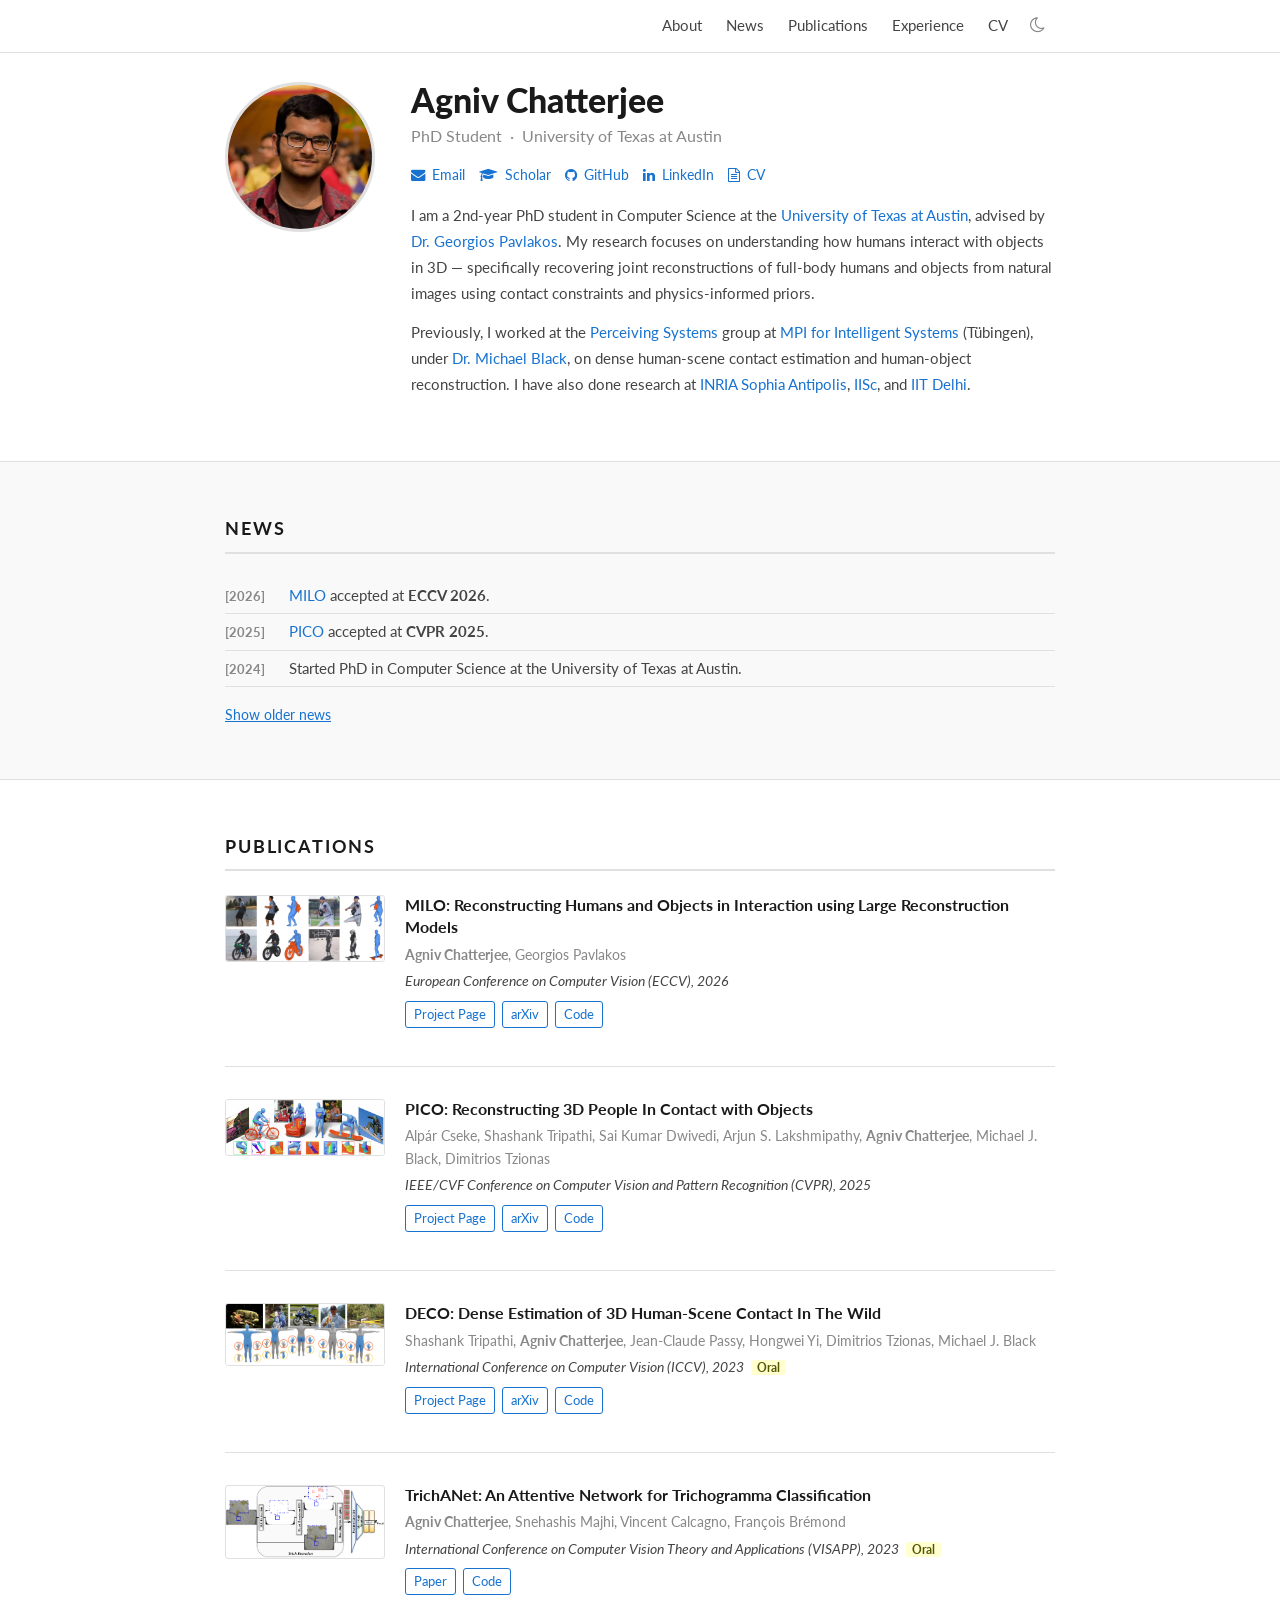
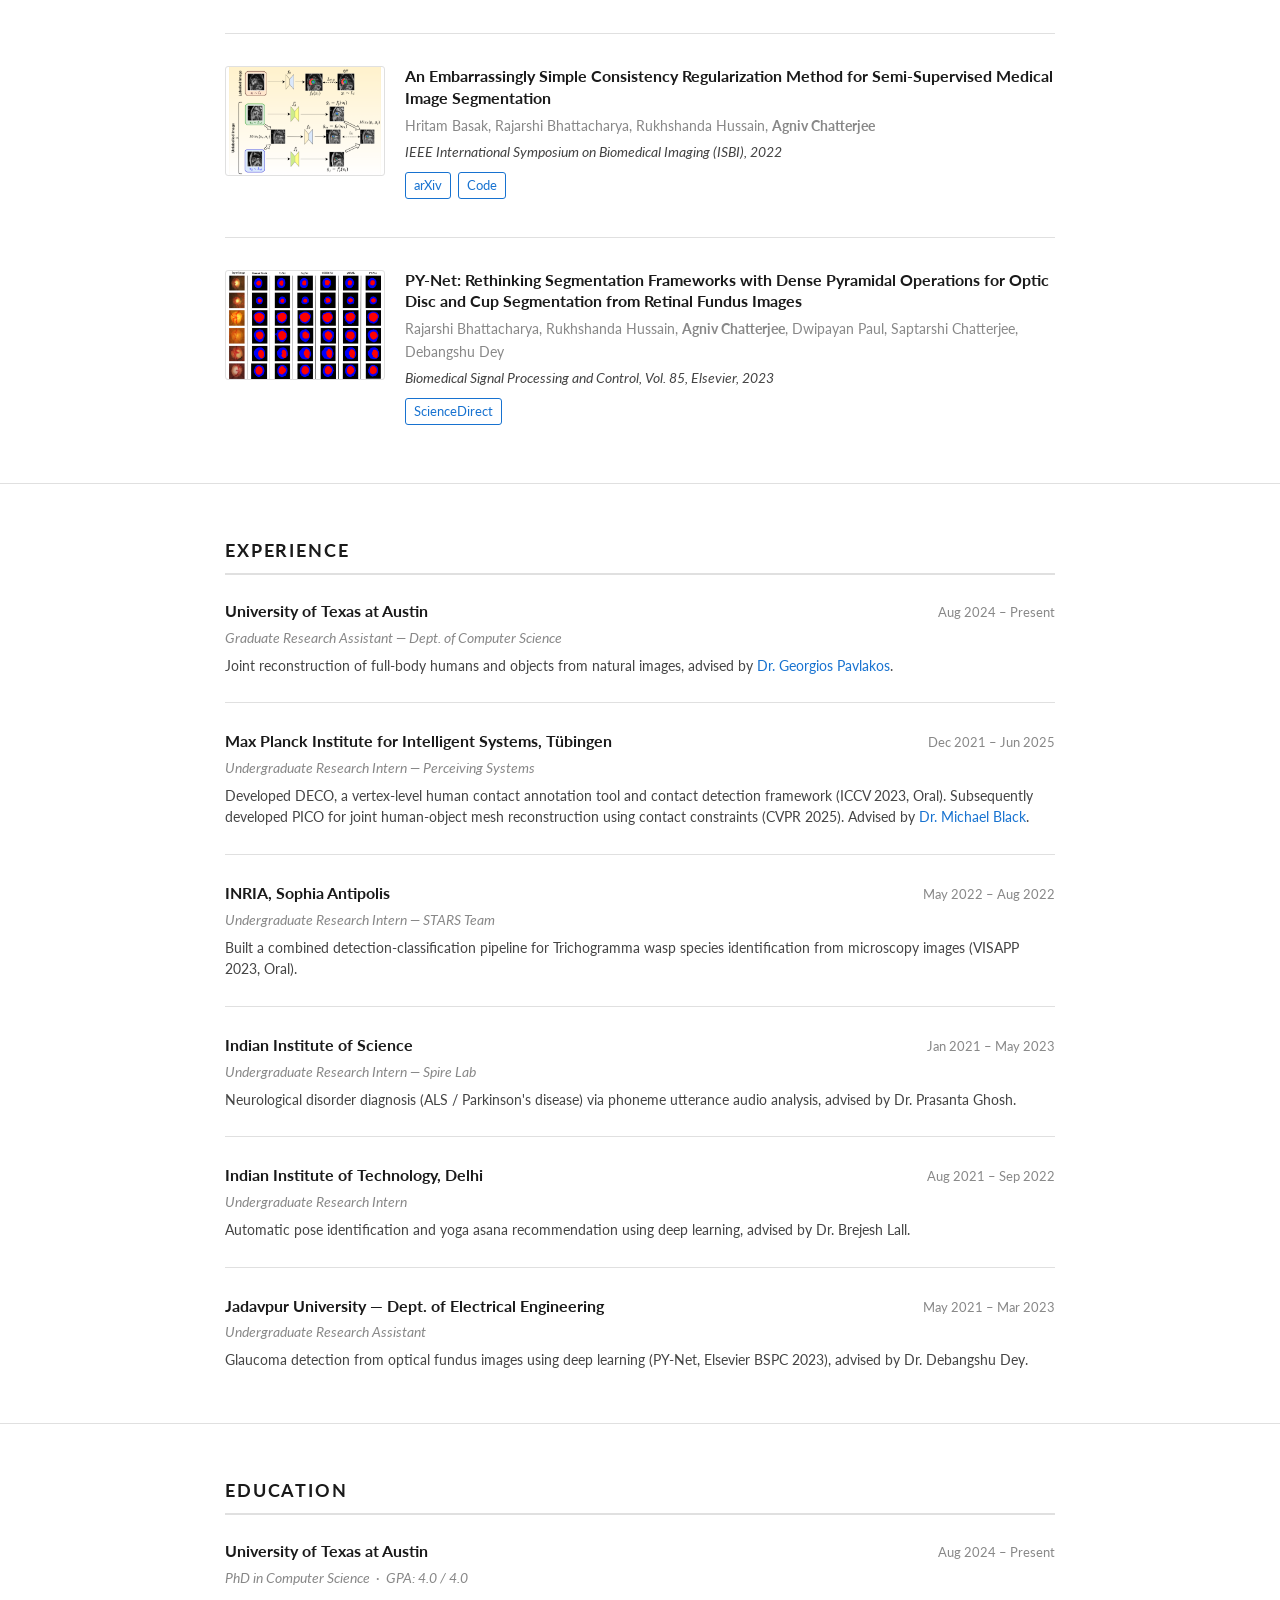
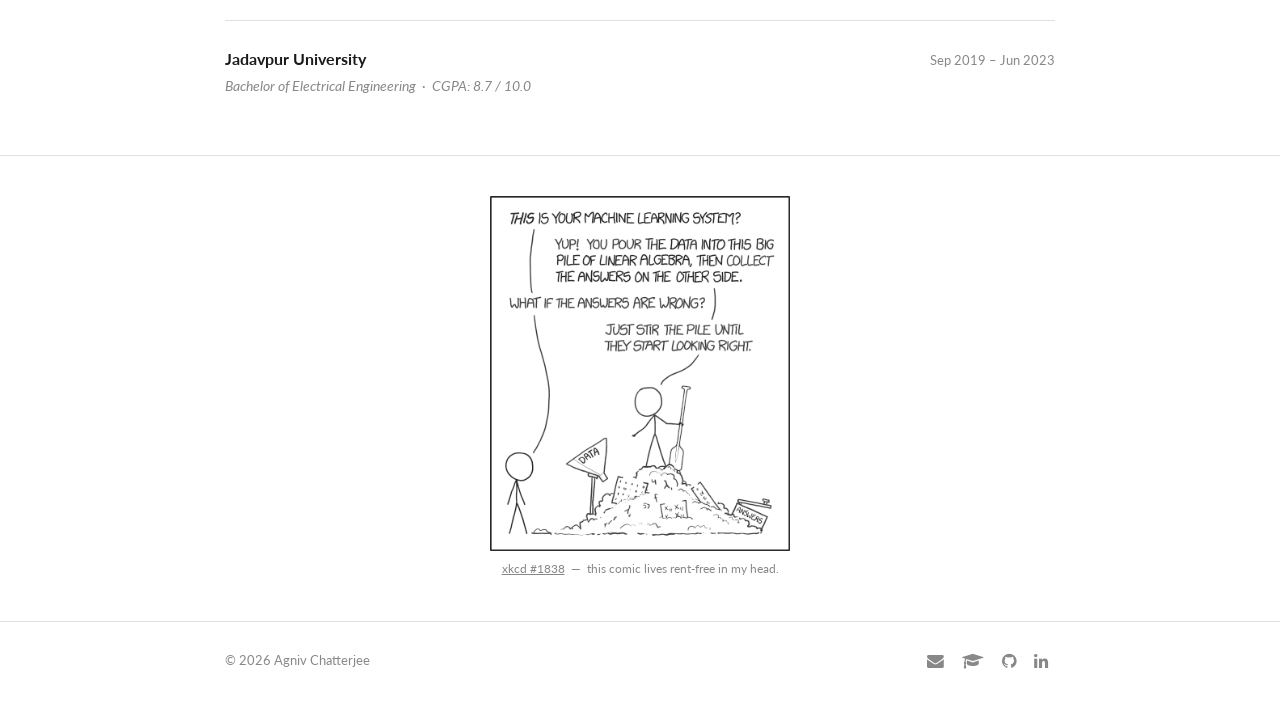
==== commit cc6a722f: "added milo" ====
--- a/index.html
+++ b/index.html
@@ -89,6 +89,13 @@
         <div class="container">
             <h2 class="section-heading">News</h2>
             <ul class="news-list">
+                <li>
+                    <span class="news-year">[2026]</span>
+                    <span class="news-text">
+                        <a href="MILO/index.html">MILO</a> accepted at
+                        <strong>ECCV 2026</strong>.
+                    </span>
+                </li>
                 <li>
                     <span class="news-year">[2025]</span>
                     <span class="news-text">
@@ -123,6 +130,33 @@
         <div class="container">
             <h2 class="section-heading">Publications</h2>
 
+            <!-- MILO -->
+            <div class="pub-item">
+                <div class="pub-thumbnail">
+                    <a href="MILO/index.html">
+                        <img src="images/milo_teaser.jpg" alt="MILO teaser">
+                    </a>
+                </div>
+                <div class="pub-info">
+                    <p class="pub-title">
+                        <a href="MILO/index.html">
+                            MILO: Reconstructing Humans and Objects in Interaction using Large Reconstruction Models
+                        </a>
+                    </p>
+                    <p class="pub-authors">
+                        <strong>Agniv Chatterjee</strong>, Georgios Pavlakos
+                    </p>
+                    <p class="pub-venue">
+                        European Conference on Computer Vision (ECCV), 2026
+                    </p>
+                    <div class="pub-links">
+                        <a href="MILO/index.html">Project Page</a>
+                        <a href="#" target="_blank">arXiv</a>
+                        <a href="https://github.com/ac5113/MILO" target="_blank">Code</a>
+                    </div>
+                </div>
+            </div>
+
             <!-- PICO -->
             <div class="pub-item">
                 <div class="pub-thumbnail">
--- a/css/styles.css
+++ b/css/styles.css
@@ -326,8 +326,9 @@
 
 .pub-thumbnail img {
     width: 160px;
-    height: 110px;
-    object-fit: cover;
+    height: auto;
+    max-height: 110px;
+    object-fit: contain;
     border-radius: 3px;
     display: block;
     border: 1px solid var(--border);
@@ -578,7 +579,8 @@
 
     .pub-thumbnail img {
         width: 130px;
-        height: 90px;
+        height: auto;
+        max-height: 90px;
     }
 
     .exp-header {
